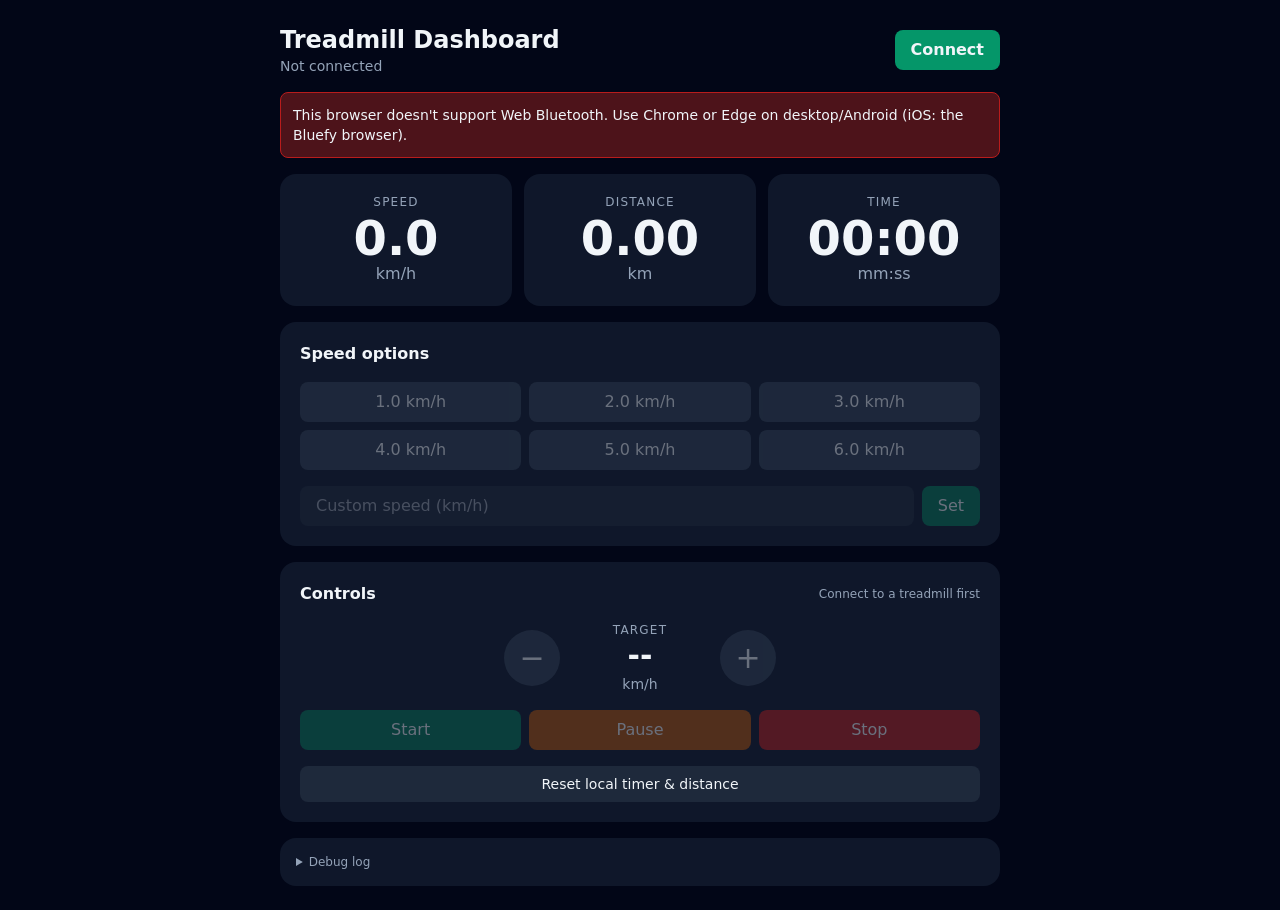
==== public/index.html @ bdf8dfa7 "Add full treadmill controller project Add project docs, Tailwind config, and component notes; move t" ====
<!DOCTYPE html>
<html lang="en">
<head>
  <meta charset="UTF-8" />
  <meta name="viewport" content="width=device-width, initial-scale=1" />
  <title>Treadmill Dashboard (FTMS)</title>
  <link rel="stylesheet" href="styles.css" />
</head>
<body class="bg-slate-950 text-slate-100 min-h-screen">
  <main class="max-w-3xl mx-auto p-4 sm:p-6 space-y-4">

    <header class="flex items-center justify-between gap-3">
      <div>
        <h1 class="text-xl sm:text-2xl font-bold">Treadmill Dashboard</h1>
        <p id="status" class="text-sm text-slate-400">Not connected</p>
      </div>
      <button id="connectBtn"
        class="px-4 py-2 rounded-lg bg-emerald-600 hover:bg-emerald-500 font-semibold transition">
        Connect
      </button>
    </header>

    <div id="error" class="hidden rounded-lg bg-red-900/60 border border-red-700 p-3 text-sm"></div>

    <section class="grid grid-cols-1 sm:grid-cols-3 gap-3">
      <div class="rounded-2xl bg-slate-900 p-5 text-center">
        <div class="text-xs uppercase tracking-widest text-slate-400">Speed</div>
        <div id="speed" class="text-5xl font-bold tabular-nums mt-1">0.0</div>
        <div class="text-slate-400">km/h</div>
      </div>
      <div class="rounded-2xl bg-slate-900 p-5 text-center">
        <div class="text-xs uppercase tracking-widest text-slate-400">Distance</div>
        <div id="distance" class="text-5xl font-bold tabular-nums mt-1">0.00</div>
        <div class="text-slate-400">km</div>
      </div>
      <div class="rounded-2xl bg-slate-900 p-5 text-center">
        <div class="text-xs uppercase tracking-widest text-slate-400">Time</div>
        <div id="time" class="text-5xl font-bold tabular-nums mt-1">00:00</div>
        <div class="text-slate-400">mm:ss</div>
      </div>
    </section>

    <section class="rounded-2xl bg-slate-900 p-5 space-y-4">
      <h2 class="font-semibold">Speed options</h2>
      <div class="grid grid-cols-3 gap-2">
        <button class="ctrl preset py-2 rounded-lg bg-slate-700 hover:bg-slate-600 disabled:opacity-40" data-speed="1" disabled>1.0 km/h</button>
        <button class="ctrl preset py-2 rounded-lg bg-slate-700 hover:bg-slate-600 disabled:opacity-40" data-speed="2" disabled>2.0 km/h</button>
        <button class="ctrl preset py-2 rounded-lg bg-slate-700 hover:bg-slate-600 disabled:opacity-40" data-speed="3" disabled>3.0 km/h</button>
        <button class="ctrl preset py-2 rounded-lg bg-slate-700 hover:bg-slate-600 disabled:opacity-40" data-speed="4" disabled>4.0 km/h</button>
        <button class="ctrl preset py-2 rounded-lg bg-slate-700 hover:bg-slate-600 disabled:opacity-40" data-speed="5" disabled>5.0 km/h</button>
        <button class="ctrl preset py-2 rounded-lg bg-slate-700 hover:bg-slate-600 disabled:opacity-40" data-speed="6" disabled>6.0 km/h</button>
      </div>
      <div class="flex gap-2">
        <input id="customSpeed" type="number" min="0" max="6" step="0.1" inputmode="decimal" placeholder="Custom speed (km/h)"
          class="ctrl w-full px-4 py-2 rounded-lg bg-slate-800 disabled:opacity-40" disabled />
        <button id="customBtn" class="ctrl px-4 py-2 rounded-lg bg-emerald-700 hover:bg-emerald-600 disabled:opacity-40" disabled>Set</button>
      </div>
    </section>

    <section class="rounded-2xl bg-slate-900 p-5 space-y-4">
      <div class="flex items-center justify-between">
        <h2 class="font-semibold">Controls</h2>
        <span id="ctrlState" class="text-xs text-slate-400">Connect to a treadmill first</span>
      </div>

      <div class="flex items-center justify-center gap-4">
        <button id="slower" class="ctrl w-14 h-14 rounded-full bg-slate-700 hover:bg-slate-600 text-3xl disabled:opacity-40" disabled>−</button>
        <div class="text-center w-32">
          <div class="text-xs uppercase tracking-widest text-slate-400">Target</div>
          <div id="target" class="text-3xl font-bold tabular-nums">--</div>
          <div class="text-slate-400 text-sm">km/h</div>
        </div>
        <button id="faster" class="ctrl w-14 h-14 rounded-full bg-slate-700 hover:bg-slate-600 text-3xl disabled:opacity-40" disabled>+</button>
      </div>

      <div class="grid grid-cols-3 gap-2">
        <button id="startBtn" class="ctrl py-2 rounded-lg bg-emerald-700 hover:bg-emerald-600 disabled:opacity-40" disabled>Start</button>
        <button id="pauseBtn" class="ctrl py-2 rounded-lg bg-amber-700 hover:bg-amber-600 disabled:opacity-40" disabled>Pause</button>
        <button id="stopBtn" class="ctrl py-2 rounded-lg bg-red-700 hover:bg-red-600 disabled:opacity-40" disabled>Stop</button>
      </div>
      <button id="resetBtn" class="w-full py-2 rounded-lg bg-slate-800 hover:bg-slate-700 text-sm">Reset local timer &amp; distance</button>
    </section>

    <details class="rounded-2xl bg-slate-900 p-4 text-xs">
      <summary class="cursor-pointer text-slate-400">Debug log</summary>
      <pre id="log" class="mt-2 max-h-48 overflow-auto whitespace-pre-wrap text-slate-300"></pre>
    </details>
  </main>

<script>
"use strict";

const UUID = {
  FTMS_SERVICE:      0x1826,
  FTMS_FEATURE:      0x2acc,
  TREADMILL_DATA:    0x2acd,
  SPEED_RANGE:       0x2ad4,
  CONTROL_POINT:     0x2ad9,
};

// FTMS Control Point opcodes
const OP = { REQUEST_CONTROL: 0x00, RESET: 0x01, SET_SPEED: 0x02, START: 0x07, STOP_PAUSE: 0x08, RESPONSE: 0x80 };
const RESULT = { 1: "Success", 2: "Op code not supported", 3: "Invalid parameter", 4: "Operation failed", 5: "Control not permitted" };

/* FTMS Treadmill Data (0x2ACD) parser. Little-endian. 16-bit Flags, then fields in fixed order,
   each present only if its flag bit is set (bit 0 is INVERTED: 0 => speed present). */
function parseTreadmillData(dv) {
  let o = 0;
  const u8  = () => { const v = dv.getUint8(o);          o += 1; return v; };
  const u16 = () => { const v = dv.getUint16(o, true);   o += 2; return v; };
  const s16 = () => { const v = dv.getInt16(o, true);    o += 2; return v; };
  const u24 = () => { const v = dv.getUint16(o, true) | (dv.getUint8(o + 2) << 16); o += 3; return v; };

  const flags = u16();
  const has = (bit) => (flags & (1 << bit)) !== 0;
  const r = {};

  if (!has(0)) r.speedKmh = u16() * 0.01;
  if (has(1))  r.avgSpeedKmh = u16() * 0.01;
  if (has(2))  r.distanceM = u24();
  if (has(3)) {
    r.inclinePct = s16() * 0.1;
    r.rampAngleDeg = s16() * 0.1;
  }
  if (has(4)) {
    r.elevGainPosM = u16() * 0.1;
    r.elevGainNegM = u16() * 0.1;
  }
  if (has(5))  r.paceMinPerKm = u8() * 0.1;
  if (has(6))  r.avgPaceMinPerKm = u8() * 0.1;
  if (has(7)) {
    const total = u16(), perHour = u16(), perMin = u8();
    if (total !== 0xffff)   r.energyKcal = total;
    if (perHour !== 0xffff) r.energyPerHour = perHour;
    if (perMin !== 0xff)    r.energyPerMin = perMin;
  }
  if (has(8))  r.heartRate = u8();
  if (has(9))  r.metabolicEq = u8() * 0.1;
  if (has(10)) r.elapsedS = u16();
  if (has(11)) r.remainingS = u16();
  if (has(12)) { r.forceOnBeltN = s16(); r.powerW = s16(); }
  return r;
}

const state = {
  device: null,
  userDisconnected: false,
  reconnecting: false,
  controlPoint: null,
  hasControl: false,
  pending: null,
  queue: Promise.resolve(),
  speedMin: 0, speedMax: 6.0, speedStep: 0.1,
  targetKmh: null,
  speed: 0,
  deviceDistanceM: null, deviceElapsedS: null,
  localDistanceKm: 0, localSeconds: 0,
  lastTick: performance.now(),
};

const $ = (id) => document.getElementById(id);
const el = {
  status: $("status"), error: $("error"), connect: $("connectBtn"), log: $("log"),
  speed: $("speed"), distance: $("distance"), time: $("time"),
  custom: $("customSpeed"),
  target: $("target"), ctrlState: $("ctrlState"),
  slower: $("slower"), faster: $("faster"), start: $("startBtn"), pause: $("pauseBtn"), stop: $("stopBtn"),
};

function log(msg) {
  el.log.textContent += `[${new Date().toLocaleTimeString()}] ${msg}\n`;
  el.log.scrollTop = el.log.scrollHeight;
  console.log(msg);
}
function setStatus(msg) { el.status.textContent = msg; }
function showError(msg) { el.error.textContent = msg; el.error.classList.remove("hidden"); log("ERROR: " + msg); }
function clearError() { el.error.classList.add("hidden"); }
function setControlsEnabled(on) {
  document.querySelectorAll(".ctrl").forEach((b) => (b.disabled = !on));
  el.ctrlState.textContent = on ? "Control granted" : "Controls unavailable";
}

/* Translate Web Bluetooth errors into something a human can act on */
function explainError(e) {
  switch (e && e.name) {
    case "NotFoundError":
      return /cancel/i.test(e.message) ? "Device selection was cancelled."
        : "No matching device found. Make sure the treadmill is on, awake, and not connected to another app/phone.";
    case "SecurityError":
      return "Bluetooth blocked: the page must be on HTTPS or localhost, and Bluetooth permission must be allowed.";
    case "NotAllowedError":
      return "Bluetooth permission denied. Allow it in the browser/site settings and make sure Bluetooth is on.";
    case "NetworkError":
      return "Connection to the treadmill failed or dropped. Move closer and try again.";
    case "NotSupportedError":
      return "The treadmill doesn't support this operation.";
    case "InvalidStateError":
      return "Bluetooth is busy or the device is in an invalid state. Try reconnecting.";
    default:
      return (e && e.message) || String(e);
  }
}

const fmtTime = (s) => {
  s = Math.floor(s);
  const h = Math.floor(s / 3600), m = Math.floor((s % 3600) / 60), sec = s % 60;
  const mm = String(m).padStart(2, "0"), ss = String(sec).padStart(2, "0");
  return h ? `${h}:${mm}:${ss}` : `${mm}:${ss}`;
};

function render() {
  el.speed.textContent = state.speed.toFixed(1);
  const km = state.deviceDistanceM != null ? state.deviceDistanceM / 1000 : state.localDistanceKm;
  el.distance.textContent = km.toFixed(2);
  el.time.textContent = fmtTime(state.deviceElapsedS != null ? state.deviceElapsedS : state.localSeconds);
  el.target.textContent = state.targetKmh != null ? state.targetKmh.toFixed(1) : "--";
}

/* Local fallback integration (used if the treadmill omits distance / elapsed time) */
setInterval(() => {
  const now = performance.now();
  const dt = (now - state.lastTick) / 1000;
  state.lastTick = now;
  if (state.device && state.device.gatt.connected && state.speed > 0) {
    state.localSeconds += dt;
    state.localDistanceKm += (state.speed * dt) / 3600;
  }
  render();
}, 250);

function onTreadmillData(ev) {
  let d;
  try { d = parseTreadmillData(ev.target.value); }
  catch (e) { log("Bad treadmill packet: " + e.message); return; }

  if (d.speedKmh != null) {
    state.speed = d.speedKmh;
    if (state.targetKmh == null) state.targetKmh = Math.max(state.speedMin, Math.round(d.speedKmh * 10) / 10);
  }
  if (d.distanceM != null) state.deviceDistanceM = d.distanceM;
  if (d.elapsedS != null)  state.deviceElapsedS = d.elapsedS;
  render();
}

/* Control-point indications: [0x80, requestOpcode, resultCode, ...] */
function onControlResponse(ev) {
  const v = ev.target.value;
  if (v.getUint8(0) !== OP.RESPONSE) return;
  const opcode = v.getUint8(1), result = v.getUint8(2);
  log(`CP response: op 0x${opcode.toString(16)} -> ${RESULT[result] || result}`);
  const p = state.pending;
  if (p && p.opcode === opcode) {
    clearTimeout(p.timer);
    state.pending = null;
    result === 1 ? p.resolve() : p.reject(new Error(RESULT[result] || `Result ${result}`));
  }
}

function sendControl(bytes) {
  const run = () => new Promise((resolve, reject) => {
    if (!state.controlPoint) return reject(new Error("Control point not available"));
    const timer = setTimeout(() => { state.pending = null; reject(new Error("Treadmill did not respond")); }, 5000);
    state.pending = { opcode: bytes[0], resolve, reject, timer };
    state.controlPoint.writeValueWithResponse(new Uint8Array(bytes)).catch((e) => {
      clearTimeout(timer); state.pending = null; reject(e);
    });
  });
  state.queue = state.queue.then(run, run);
  return state.queue;
}

async function safeControl(label, bytes) {
  try { clearError(); await sendControl(bytes); }
  catch (e) { showError(`${label} failed: ${explainError(e)}`); }
}

const setSpeedBytes = (kmh) => {
  const raw = Math.round(kmh * 100);
  return [OP.SET_SPEED, raw & 0xff, (raw >> 8) & 0xff];
};

async function setSpeed(kmh) {
  if (!Number.isFinite(kmh)) return;
  const next = Math.min(state.speedMax, Math.max(state.speedMin, Math.round(kmh * 10) / 10));
  state.targetKmh = next;
  render();
  await safeControl("Set speed", setSpeedBytes(next));
}

const changeSpeed = (delta) => setSpeed((state.targetKmh != null ? state.targetKmh : state.speed) + delta);

// Preset buttons and custom speed input
document.querySelectorAll(".preset").forEach((b) => (b.onclick = () => setSpeed(parseFloat(b.dataset.speed))));
$("customBtn").onclick = () => {
  const v = parseFloat(el.custom.value);
  if (!Number.isFinite(v) || v < state.speedMin || v > state.speedMax) {
    showError(`Enter a speed between ${state.speedMin.toFixed(1)} and ${state.speedMax.toFixed(1)} km/h.`);
    return;
  }
  setSpeed(v);
};
el.custom.onkeydown = (e) => { if (e.key === "Enter") $("customBtn").click(); };

el.faster.onclick = () => changeSpeed(+state.speedStep);
el.slower.onclick = () => changeSpeed(-state.speedStep);
el.start.onclick  = async () => {
  await safeControl("Start", [OP.START]);
  if (state.targetKmh != null) await safeControl("Set speed", setSpeedBytes(state.targetKmh));
};
el.pause.onclick  = async () => {
  try {
    clearError();
    await sendControl([OP.STOP_PAUSE, 0x02]);
    // Some treadmills ack pause with Success but keep running; verify the belt actually slowed
    await new Promise((r) => setTimeout(r, 3000));
    if (state.speed > 0.1) {
      log("Pause acknowledged but belt still at " + state.speed.toFixed(1) + " km/h; setting speed to 0 instead");
      await safeControl("Pause", setSpeedBytes(0));
    }
  } catch (e) {
    // Many treadmills ignore or reject FTMS pause; drop the belt to 0 instead (target is kept so Start resumes)
    log("Pause not accepted (" + explainError(e) + "); setting speed to 0 instead");
    await safeControl("Pause", setSpeedBytes(0));
  }
};
el.stop.onclick   = () => safeControl("Stop",  [OP.STOP_PAUSE, 0x01]);
$("resetBtn").onclick = () => {
  state.localSeconds = 0; state.localDistanceKm = 0;
  state.deviceDistanceM = null; state.deviceElapsedS = null;
  render();
};

async function setupGatt(server) {
  let ftms = null;
  try { ftms = await server.getPrimaryService(UUID.FTMS_SERVICE); } catch (_) { }

  if (ftms) {
    const data = await ftms.getCharacteristic(UUID.TREADMILL_DATA);
    data.addEventListener("characteristicvaluechanged", onTreadmillData);
    await data.startNotifications();
    log("Subscribed to Treadmill Data");

    try {
      const rng = await (await ftms.getCharacteristic(UUID.SPEED_RANGE)).readValue();
      state.speedMin  = rng.getUint16(0, true) * 0.01;
      state.speedMax  = rng.getUint16(2, true) * 0.01;
      state.speedStep = Math.max(0.1, rng.getUint16(4, true) * 0.01);
      log(`Speed range ${state.speedMin}-${state.speedMax} km/h`);
    } catch (_) { log("Speed range not readable; using defaults"); }

    try {
      const cp = await ftms.getCharacteristic(UUID.CONTROL_POINT);
      cp.addEventListener("characteristicvaluechanged", onControlResponse);
      await cp.startNotifications();
      state.controlPoint = cp;
      await sendControl([OP.REQUEST_CONTROL]);
      state.hasControl = true;
      setControlsEnabled(true);
      log("Control granted");
    } catch (e) {
      state.hasControl = false;
      setControlsEnabled(false);
      el.ctrlState.textContent = "Read-only (control not supported/permitted)";
      log("Control unavailable: " + explainError(e));
    }
  }

  if (!ftms) log("No FTMS service on this device (unsupported treadmill).");
}

async function connectToDevice(device) {
  setStatus(`Connecting to ${device.name || "device"}…`);
  const server = await device.gatt.connect();
  await setupGatt(server);
  setStatus(`Connected: ${device.name || "device"}`);
  el.connect.textContent = "Disconnect";
  el.connect.classList.replace("bg-emerald-600", "bg-red-600");
  el.connect.classList.replace("hover:bg-emerald-500", "hover:bg-red-500");
}

function resetUiDisconnected(msg) {
  setStatus(msg);
  setControlsEnabled(false);
  el.ctrlState.textContent = "Connect to a treadmill first";
  el.connect.textContent = "Connect";
  el.connect.classList.replace("bg-red-600", "bg-emerald-600");
  el.connect.classList.replace("hover:bg-red-500", "hover:bg-emerald-500");
  state.speed = 0; state.hasControl = false; state.controlPoint = null;
  render();
}

/* Auto-reconnect with exponential backoff (1,2,4,8,16 s) */
async function reconnect() {
  if (state.reconnecting) return;
  state.reconnecting = true;
  for (let attempt = 1; attempt <= 5 && !state.userDisconnected; attempt++) {
    const wait = 1000 * 2 ** (attempt - 1);
    setStatus(`Connection lost. Reconnecting (${attempt}/5) in ${wait / 1000}s…`);
    await new Promise((r) => setTimeout(r, wait));
    if (state.userDisconnected) break;
    try {
      await connectToDevice(state.device);
      clearError();
      state.reconnecting = false;
      log("Reconnected");
      return;
    } catch (e) { log(`Reconnect ${attempt} failed: ${explainError(e)}`); }
  }
  state.reconnecting = false;
  if (!state.userDisconnected) {
    resetUiDisconnected("Disconnected");
    showError("Could not reconnect automatically. Press Connect to try again.");
  }
}

function onGattDisconnected() {
  log("GATT disconnected");
  if (state.pending) { clearTimeout(state.pending.timer); state.pending = null; }
  setControlsEnabled(false);
  state.speed = 0; render();
  if (!state.userDisconnected) reconnect();
  else resetUiDisconnected("Disconnected");
}

async function connect() {
  clearError();
  state.userDisconnected = false;
  try {
    // Show only devices advertising FTMS
    const device = await navigator.bluetooth.requestDevice({
      filters: [{ services: [UUID.FTMS_SERVICE] }],
    });
    if (state.device) state.device.removeEventListener("gattserverdisconnected", onGattDisconnected);
    state.device = device;
    device.addEventListener("gattserverdisconnected", onGattDisconnected);
    state.lastTick = performance.now();
    await connectToDevice(device);
  } catch (e) {
    const msg = explainError(e);
    if (e.name === "NotFoundError" && /cancel/i.test(e.message)) { log(msg); setStatus("Not connected"); }
    else { showError(msg); resetUiDisconnected("Not connected"); }
  }
}

function disconnect() {
  state.userDisconnected = true;
  if (state.device && state.device.gatt.connected) state.device.gatt.disconnect();
  else resetUiDisconnected("Disconnected");
}

el.connect.onclick = () => {
  if (state.device && state.device.gatt.connected) disconnect(); else connect();
};

(function init() {
  setControlsEnabled(false);
  el.ctrlState.textContent = "Connect to a treadmill first";
  if (!window.isSecureContext) {
    showError("Web Bluetooth needs a secure context. Open this page via https:// or http://localhost.");
    el.connect.disabled = true;
  } else if (!("bluetooth" in navigator)) {
    showError("This browser doesn't support Web Bluetooth. Use Chrome or Edge on desktop/Android (iOS: the Bluefy browser).");
    el.connect.disabled = true;
  } else {
    navigator.bluetooth.getAvailability?.().then((ok) => {
      if (!ok) showError("No Bluetooth adapter available, or Bluetooth is turned off.");
    }).catch(() => {});
  }
  render();
})();
</script>
</body>
</html>
---- public/styles.css ----
*,:after,:before{--tw-border-spacing-x:0;--tw-border-spacing-y:0;--tw-translate-x:0;--tw-translate-y:0;--tw-rotate:0;--tw-skew-x:0;--tw-skew-y:0;--tw-scale-x:1;--tw-scale-y:1;--tw-pan-x: ;--tw-pan-y: ;--tw-pinch-zoom: ;--tw-scroll-snap-strictness:proximity;--tw-gradient-from-position: ;--tw-gradient-via-position: ;--tw-gradient-to-position: ;--tw-ordinal: ;--tw-slashed-zero: ;--tw-numeric-figure: ;--tw-numeric-spacing: ;--tw-numeric-fraction: ;--tw-ring-inset: ;--tw-ring-offset-width:0px;--tw-ring-offset-color:#fff;--tw-ring-color:rgba(59,130,246,.5);--tw-ring-offset-shadow:0 0 #0000;--tw-ring-shadow:0 0 #0000;--tw-shadow:0 0 #0000;--tw-shadow-colored:0 0 #0000;--tw-blur: ;--tw-brightness: ;--tw-contrast: ;--tw-grayscale: ;--tw-hue-rotate: ;--tw-invert: ;--tw-saturate: ;--tw-sepia: ;--tw-drop-shadow: ;--tw-backdrop-blur: ;--tw-backdrop-brightness: ;--tw-backdrop-contrast: ;--tw-backdrop-grayscale: ;--tw-backdrop-hue-rotate: ;--tw-backdrop-invert: ;--tw-backdrop-opacity: ;--tw-backdrop-saturate: ;--tw-backdrop-sepia: ;--tw-contain-size: ;--tw-contain-layout: ;--tw-contain-paint: ;--tw-contain-style: }::backdrop{--tw-border-spacing-x:0;--tw-border-spacing-y:0;--tw-translate-x:0;--tw-translate-y:0;--tw-rotate:0;--tw-skew-x:0;--tw-skew-y:0;--tw-scale-x:1;--tw-scale-y:1;--tw-pan-x: ;--tw-pan-y: ;--tw-pinch-zoom: ;--tw-scroll-snap-strictness:proximity;--tw-gradient-from-position: ;--tw-gradient-via-position: ;--tw-gradient-to-position: ;--tw-ordinal: ;--tw-slashed-zero: ;--tw-numeric-figure: ;--tw-numeric-spacing: ;--tw-numeric-fraction: ;--tw-ring-inset: ;--tw-ring-offset-width:0px;--tw-ring-offset-color:#fff;--tw-ring-color:rgba(59,130,246,.5);--tw-ring-offset-shadow:0 0 #0000;--tw-ring-shadow:0 0 #0000;--tw-shadow:0 0 #0000;--tw-shadow-colored:0 0 #0000;--tw-blur: ;--tw-brightness: ;--tw-contrast: ;--tw-grayscale: ;--tw-hue-rotate: ;--tw-invert: ;--tw-saturate: ;--tw-sepia: ;--tw-drop-shadow: ;--tw-backdrop-blur: ;--tw-backdrop-brightness: ;--tw-backdrop-contrast: ;--tw-backdrop-grayscale: ;--tw-backdrop-hue-rotate: ;--tw-backdrop-invert: ;--tw-backdrop-opacity: ;--tw-backdrop-saturate: ;--tw-backdrop-sepia: ;--tw-contain-size: ;--tw-contain-layout: ;--tw-contain-paint: ;--tw-contain-style: }/*! tailwindcss v3.4.17 | MIT License | https://tailwindcss.com*/*,:after,:before{box-sizing:border-box;border:0 solid #e5e7eb}:after,:before{--tw-content:""}:host,html{line-height:1.5;-webkit-text-size-adjust:100%;-moz-tab-size:4;-o-tab-size:4;tab-size:4;font-family:ui-sans-serif,system-ui,sans-serif,Apple Color Emoji,Segoe UI Emoji,Segoe UI Symbol,Noto Color Emoji;font-feature-settings:normal;font-variation-settings:normal;-webkit-tap-highlight-color:transparent}body{margin:0;line-height:inherit}hr{height:0;color:inherit;border-top-width:1px}abbr:where([title]){-webkit-text-decoration:underline dotted;text-decoration:underline dotted}h1,h2,h3,h4,h5,h6{font-size:inherit;font-weight:inherit}a{color:inherit;text-decoration:inherit}b,strong{font-weight:bolder}code,kbd,pre,samp{font-family:ui-monospace,SFMono-Regular,Menlo,Monaco,Consolas,Liberation Mono,Courier New,monospace;font-feature-settings:normal;font-variation-settings:normal;font-size:1em}small{font-size:80%}sub,sup{font-size:75%;line-height:0;position:relative;vertical-align:baseline}sub{bottom:-.25em}sup{top:-.5em}table{text-indent:0;border-color:inherit;border-collapse:collapse}button,input,optgroup,select,textarea{font-family:inherit;font-feature-settings:inherit;font-variation-settings:inherit;font-size:100%;font-weight:inherit;line-height:inherit;letter-spacing:inherit;color:inherit;margin:0;padding:0}button,select{text-transform:none}button,input:where([type=button]),input:where([type=reset]),input:where([type=submit]){-webkit-appearance:button;background-color:transparent;background-image:none}:-moz-focusring{outline:auto}:-moz-ui-invalid{box-shadow:none}progress{vertical-align:baseline}::-webkit-inner-spin-button,::-webkit-outer-spin-button{height:auto}[type=search]{-webkit-appearance:textfield;outline-offset:-2px}::-webkit-search-decoration{-webkit-appearance:none}::-webkit-file-upload-button{-webkit-appearance:button;font:inherit}summary{display:list-item}blockquote,dd,dl,figure,h1,h2,h3,h4,h5,h6,hr,p,pre{margin:0}fieldset{margin:0}fieldset,legend{padding:0}menu,ol,ul{list-style:none;margin:0;padding:0}dialog{padding:0}textarea{resize:vertical}input::-moz-placeholder,textarea::-moz-placeholder{opacity:1;color:#9ca3af}input::placeholder,textarea::placeholder{opacity:1;color:#9ca3af}[role=button],button{cursor:pointer}:disabled{cursor:default}audio,canvas,embed,iframe,img,object,svg,video{display:block;vertical-align:middle}img,video{max-width:100%;height:auto}[hidden]:where(:not([hidden=until-found])){display:none}.fixed{position:fixed}.mx-auto{margin-left:auto;margin-right:auto}.mt-1{margin-top:.25rem}.mt-2{margin-top:.5rem}.flex{display:flex}.grid{display:grid}.hidden{display:none}.h-14{height:3.5rem}.max-h-48{max-height:12rem}.min-h-screen{min-height:100vh}.w-14{width:3.5rem}.w-32{width:8rem}.w-full{width:100%}.max-w-3xl{max-width:48rem}.cursor-pointer{cursor:pointer}.grid-cols-1{grid-template-columns:repeat(1,minmax(0,1fr))}.grid-cols-3{grid-template-columns:repeat(3,minmax(0,1fr))}.items-center{align-items:center}.justify-center{justify-content:center}.justify-between{justify-content:space-between}.gap-2{gap:.5rem}.gap-3{gap:.75rem}.gap-4{gap:1rem}.space-y-4>:not([hidden])~:not([hidden]){--tw-space-y-reverse:0;margin-top:calc(1rem*(1 - var(--tw-space-y-reverse)));margin-bottom:calc(1rem*var(--tw-space-y-reverse))}.overflow-auto{overflow:auto}.whitespace-pre-wrap{white-space:pre-wrap}.rounded-2xl{border-radius:1rem}.rounded-full{border-radius:9999px}.rounded-lg{border-radius:.5rem}.border{border-width:1px}.border-red-700{--tw-border-opacity:1;border-color:rgb(185 28 28/var(--tw-border-opacity,1))}.bg-amber-700{--tw-bg-opacity:1;background-color:rgb(180 83 9/var(--tw-bg-opacity,1))}.bg-emerald-600{--tw-bg-opacity:1;background-color:rgb(5 150 105/var(--tw-bg-opacity,1))}.bg-emerald-700{--tw-bg-opacity:1;background-color:rgb(4 120 87/var(--tw-bg-opacity,1))}.bg-red-600{--tw-bg-opacity:1;background-color:rgb(220 38 38/var(--tw-bg-opacity,1))}.bg-red-700{--tw-bg-opacity:1;background-color:rgb(185 28 28/var(--tw-bg-opacity,1))}.bg-red-900\/60{background-color:rgba(127,29,29,.6)}.bg-slate-700{--tw-bg-opacity:1;background-color:rgb(51 65 85/var(--tw-bg-opacity,1))}.bg-slate-800{--tw-bg-opacity:1;background-color:rgb(30 41 59/var(--tw-bg-opacity,1))}.bg-slate-900{--tw-bg-opacity:1;background-color:rgb(15 23 42/var(--tw-bg-opacity,1))}.bg-slate-950{--tw-bg-opacity:1;background-color:rgb(2 6 23/var(--tw-bg-opacity,1))}.p-3{padding:.75rem}.p-4{padding:1rem}.p-5{padding:1.25rem}.px-4{padding-left:1rem;padding-right:1rem}.py-2{padding-top:.5rem;padding-bottom:.5rem}.text-center{text-align:center}.text-3xl{font-size:1.875rem;line-height:2.25rem}.text-5xl{font-size:3rem;line-height:1}.text-sm{font-size:.875rem;line-height:1.25rem}.text-xl{font-size:1.25rem;line-height:1.75rem}.text-xs{font-size:.75rem;line-height:1rem}.font-bold{font-weight:700}.font-semibold{font-weight:600}.uppercase{text-transform:uppercase}.tabular-nums{--tw-numeric-spacing:tabular-nums;font-variant-numeric:var(--tw-ordinal) var(--tw-slashed-zero) var(--tw-numeric-figure) var(--tw-numeric-spacing) var(--tw-numeric-fraction)}.tracking-widest{letter-spacing:.1em}.text-slate-100{--tw-text-opacity:1;color:rgb(241 245 249/var(--tw-text-opacity,1))}.text-slate-300{--tw-text-opacity:1;color:rgb(203 213 225/var(--tw-text-opacity,1))}.text-slate-400{--tw-text-opacity:1;color:rgb(148 163 184/var(--tw-text-opacity,1))}.transition{transition-property:color,background-color,border-color,text-decoration-color,fill,stroke,opacity,box-shadow,transform,filter,-webkit-backdrop-filter;transition-property:color,background-color,border-color,text-decoration-color,fill,stroke,opacity,box-shadow,transform,filter,backdrop-filter;transition-property:color,background-color,border-color,text-decoration-color,fill,stroke,opacity,box-shadow,transform,filter,backdrop-filter,-webkit-backdrop-filter;transition-timing-function:cubic-bezier(.4,0,.2,1);transition-duration:.15s}.hover\:bg-amber-600:hover{--tw-bg-opacity:1;background-color:rgb(217 119 6/var(--tw-bg-opacity,1))}.hover\:bg-emerald-500:hover{--tw-bg-opacity:1;background-color:rgb(16 185 129/var(--tw-bg-opacity,1))}.hover\:bg-emerald-600:hover{--tw-bg-opacity:1;background-color:rgb(5 150 105/var(--tw-bg-opacity,1))}.hover\:bg-red-500:hover{--tw-bg-opacity:1;background-color:rgb(239 68 68/var(--tw-bg-opacity,1))}.hover\:bg-red-600:hover{--tw-bg-opacity:1;background-color:rgb(220 38 38/var(--tw-bg-opacity,1))}.hover\:bg-slate-600:hover{--tw-bg-opacity:1;background-color:rgb(71 85 105/var(--tw-bg-opacity,1))}.hover\:bg-slate-700:hover{--tw-bg-opacity:1;background-color:rgb(51 65 85/var(--tw-bg-opacity,1))}.disabled\:opacity-40:disabled{opacity:.4}@media (min-width:640px){.sm\:grid-cols-3{grid-template-columns:repeat(3,minmax(0,1fr))}.sm\:p-6{padding:1.5rem}.sm\:text-2xl{font-size:1.5rem;line-height:2rem}}
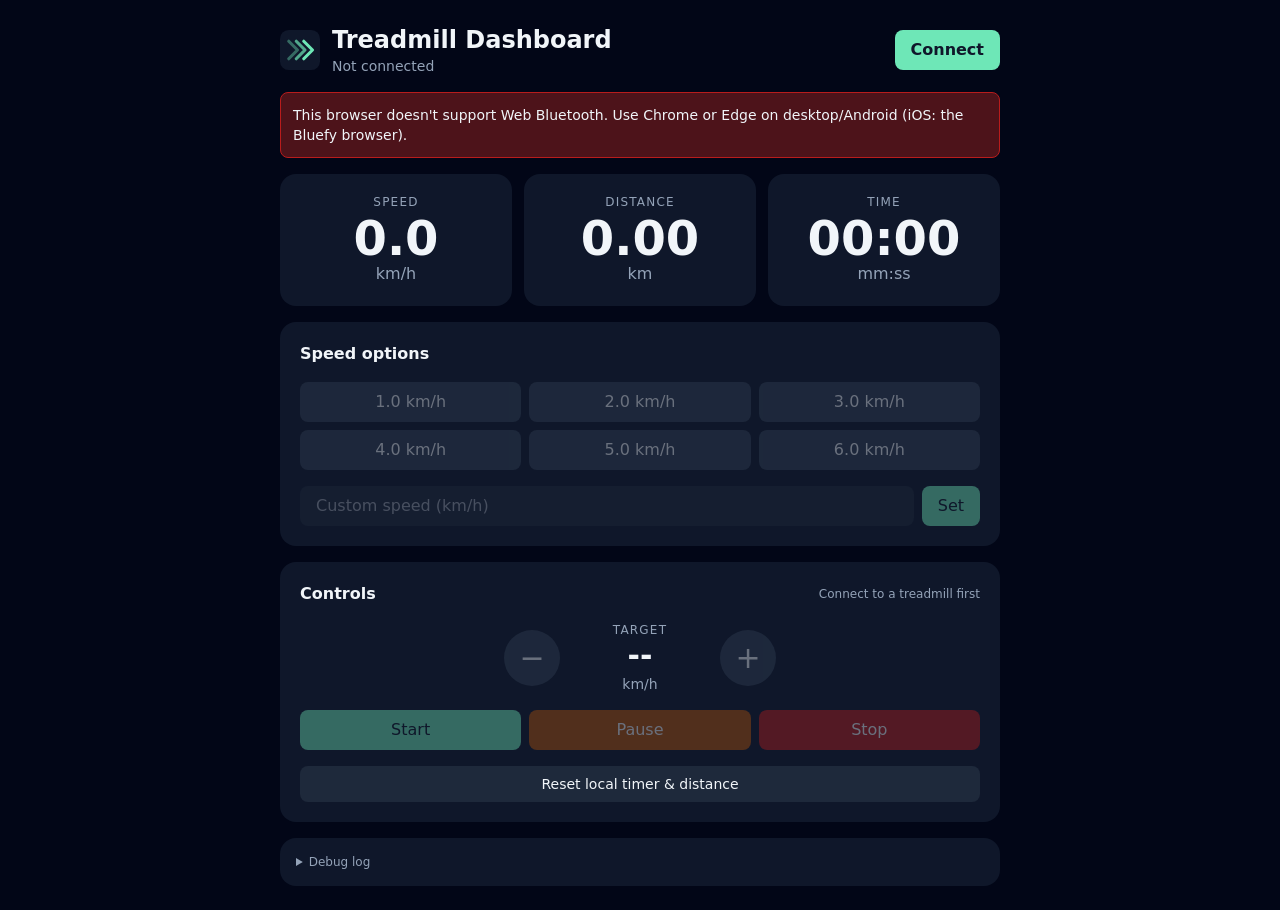
==== commit 2d6e7864: "Add mint chevrons logo and switch dashboard accent to mint Co-Authored-By: Claude Sonnet 5.5 <norepl" ====
--- a/public/index.html
+++ b/public/index.html
@@ -4,18 +4,22 @@
   <meta charset="UTF-8" />
   <meta name="viewport" content="width=device-width, initial-scale=1" />
   <title>Treadmill Dashboard (FTMS)</title>
+  <link rel="icon" type="image/svg+xml" href="favicon.svg" />
   <link rel="stylesheet" href="styles.css" />
 </head>
 <body class="bg-slate-950 text-slate-100 min-h-screen">
   <main class="max-w-3xl mx-auto p-4 sm:p-6 space-y-4">
 
     <header class="flex items-center justify-between gap-3">
-      <div>
-        <h1 class="text-xl sm:text-2xl font-bold">Treadmill Dashboard</h1>
-        <p id="status" class="text-sm text-slate-400">Not connected</p>
+      <div class="flex items-center gap-3">
+        <img src="favicon.svg" alt="" class="w-10 h-10" />
+        <div>
+          <h1 class="text-xl sm:text-2xl font-bold">Treadmill Dashboard</h1>
+          <p id="status" class="text-sm text-slate-400">Not connected</p>
+        </div>
       </div>
       <button id="connectBtn"
-        class="px-4 py-2 rounded-lg bg-emerald-600 hover:bg-emerald-500 font-semibold transition">
+        class="px-4 py-2 rounded-lg bg-emerald-300 hover:bg-emerald-200 text-slate-900 font-semibold transition">
         Connect
       </button>
     </header>
@@ -53,7 +57,7 @@
       <div class="flex gap-2">
         <input id="customSpeed" type="number" min="0" max="6" step="0.1" inputmode="decimal" placeholder="Custom speed (km/h)"
           class="ctrl w-full px-4 py-2 rounded-lg bg-slate-800 disabled:opacity-40" disabled />
-        <button id="customBtn" class="ctrl px-4 py-2 rounded-lg bg-emerald-700 hover:bg-emerald-600 disabled:opacity-40" disabled>Set</button>
+        <button id="customBtn" class="ctrl px-4 py-2 rounded-lg bg-emerald-300 hover:bg-emerald-200 text-slate-900 disabled:opacity-40" disabled>Set</button>
       </div>
     </section>
 
@@ -74,7 +78,7 @@
       </div>
 
       <div class="grid grid-cols-3 gap-2">
-        <button id="startBtn" class="ctrl py-2 rounded-lg bg-emerald-700 hover:bg-emerald-600 disabled:opacity-40" disabled>Start</button>
+        <button id="startBtn" class="ctrl py-2 rounded-lg bg-emerald-300 hover:bg-emerald-200 text-slate-900 disabled:opacity-40" disabled>Start</button>
         <button id="pauseBtn" class="ctrl py-2 rounded-lg bg-amber-700 hover:bg-amber-600 disabled:opacity-40" disabled>Pause</button>
         <button id="stopBtn" class="ctrl py-2 rounded-lg bg-red-700 hover:bg-red-600 disabled:opacity-40" disabled>Stop</button>
       </div>
@@ -374,8 +378,9 @@
   await setupGatt(server);
   setStatus(`Connected: ${device.name || "device"}`);
   el.connect.textContent = "Disconnect";
-  el.connect.classList.replace("bg-emerald-600", "bg-red-600");
-  el.connect.classList.replace("hover:bg-emerald-500", "hover:bg-red-500");
+  el.connect.classList.replace("bg-emerald-300", "bg-red-600");
+  el.connect.classList.replace("hover:bg-emerald-200", "hover:bg-red-500");
+  el.connect.classList.replace("text-slate-900", "text-white");
 }
 
 function resetUiDisconnected(msg) {
@@ -383,8 +388,9 @@
   setControlsEnabled(false);
   el.ctrlState.textContent = "Connect to a treadmill first";
   el.connect.textContent = "Connect";
-  el.connect.classList.replace("bg-red-600", "bg-emerald-600");
-  el.connect.classList.replace("hover:bg-red-500", "hover:bg-emerald-500");
+  el.connect.classList.replace("bg-red-600", "bg-emerald-300");
+  el.connect.classList.replace("hover:bg-red-500", "hover:bg-emerald-200");
+  el.connect.classList.replace("text-white", "text-slate-900");
   state.speed = 0; state.hasControl = false; state.controlPoint = null;
   render();
 }
--- a/public/styles.css
+++ b/public/styles.css
@@ -1 +1 @@
-*,:after,:before{--tw-border-spacing-x:0;--tw-border-spacing-y:0;--tw-translate-x:0;--tw-translate-y:0;--tw-rotate:0;--tw-skew-x:0;--tw-skew-y:0;--tw-scale-x:1;--tw-scale-y:1;--tw-pan-x: ;--tw-pan-y: ;--tw-pinch-zoom: ;--tw-scroll-snap-strictness:proximity;--tw-gradient-from-position: ;--tw-gradient-via-position: ;--tw-gradient-to-position: ;--tw-ordinal: ;--tw-slashed-zero: ;--tw-numeric-figure: ;--tw-numeric-spacing: ;--tw-numeric-fraction: ;--tw-ring-inset: ;--tw-ring-offset-width:0px;--tw-ring-offset-color:#fff;--tw-ring-color:rgba(59,130,246,.5);--tw-ring-offset-shadow:0 0 #0000;--tw-ring-shadow:0 0 #0000;--tw-shadow:0 0 #0000;--tw-shadow-colored:0 0 #0000;--tw-blur: ;--tw-brightness: ;--tw-contrast: ;--tw-grayscale: ;--tw-hue-rotate: ;--tw-invert: ;--tw-saturate: ;--tw-sepia: ;--tw-drop-shadow: ;--tw-backdrop-blur: ;--tw-backdrop-brightness: ;--tw-backdrop-contrast: ;--tw-backdrop-grayscale: ;--tw-backdrop-hue-rotate: ;--tw-backdrop-invert: ;--tw-backdrop-opacity: ;--tw-backdrop-saturate: ;--tw-backdrop-sepia: ;--tw-contain-size: ;--tw-contain-layout: ;--tw-contain-paint: ;--tw-contain-style: }::backdrop{--tw-border-spacing-x:0;--tw-border-spacing-y:0;--tw-translate-x:0;--tw-translate-y:0;--tw-rotate:0;--tw-skew-x:0;--tw-skew-y:0;--tw-scale-x:1;--tw-scale-y:1;--tw-pan-x: ;--tw-pan-y: ;--tw-pinch-zoom: ;--tw-scroll-snap-strictness:proximity;--tw-gradient-from-position: ;--tw-gradient-via-position: ;--tw-gradient-to-position: ;--tw-ordinal: ;--tw-slashed-zero: ;--tw-numeric-figure: ;--tw-numeric-spacing: ;--tw-numeric-fraction: ;--tw-ring-inset: ;--tw-ring-offset-width:0px;--tw-ring-offset-color:#fff;--tw-ring-color:rgba(59,130,246,.5);--tw-ring-offset-shadow:0 0 #0000;--tw-ring-shadow:0 0 #0000;--tw-shadow:0 0 #0000;--tw-shadow-colored:0 0 #0000;--tw-blur: ;--tw-brightness: ;--tw-contrast: ;--tw-grayscale: ;--tw-hue-rotate: ;--tw-invert: ;--tw-saturate: ;--tw-sepia: ;--tw-drop-shadow: ;--tw-backdrop-blur: ;--tw-backdrop-brightness: ;--tw-backdrop-contrast: ;--tw-backdrop-grayscale: ;--tw-backdrop-hue-rotate: ;--tw-backdrop-invert: ;--tw-backdrop-opacity: ;--tw-backdrop-saturate: ;--tw-backdrop-sepia: ;--tw-contain-size: ;--tw-contain-layout: ;--tw-contain-paint: ;--tw-contain-style: }/*! tailwindcss v3.4.17 | MIT License | https://tailwindcss.com*/*,:after,:before{box-sizing:border-box;border:0 solid #e5e7eb}:after,:before{--tw-content:""}:host,html{line-height:1.5;-webkit-text-size-adjust:100%;-moz-tab-size:4;-o-tab-size:4;tab-size:4;font-family:ui-sans-serif,system-ui,sans-serif,Apple Color Emoji,Segoe UI Emoji,Segoe UI Symbol,Noto Color Emoji;font-feature-settings:normal;font-variation-settings:normal;-webkit-tap-highlight-color:transparent}body{margin:0;line-height:inherit}hr{height:0;color:inherit;border-top-width:1px}abbr:where([title]){-webkit-text-decoration:underline dotted;text-decoration:underline dotted}h1,h2,h3,h4,h5,h6{font-size:inherit;font-weight:inherit}a{color:inherit;text-decoration:inherit}b,strong{font-weight:bolder}code,kbd,pre,samp{font-family:ui-monospace,SFMono-Regular,Menlo,Monaco,Consolas,Liberation Mono,Courier New,monospace;font-feature-settings:normal;font-variation-settings:normal;font-size:1em}small{font-size:80%}sub,sup{font-size:75%;line-height:0;position:relative;vertical-align:baseline}sub{bottom:-.25em}sup{top:-.5em}table{text-indent:0;border-color:inherit;border-collapse:collapse}button,input,optgroup,select,textarea{font-family:inherit;font-feature-settings:inherit;font-variation-settings:inherit;font-size:100%;font-weight:inherit;line-height:inherit;letter-spacing:inherit;color:inherit;margin:0;padding:0}button,select{text-transform:none}button,input:where([type=button]),input:where([type=reset]),input:where([type=submit]){-webkit-appearance:button;background-color:transparent;background-image:none}:-moz-focusring{outline:auto}:-moz-ui-invalid{box-shadow:none}progress{vertical-align:baseline}::-webkit-inner-spin-button,::-webkit-outer-spin-button{height:auto}[type=search]{-webkit-appearance:textfield;outline-offset:-2px}::-webkit-search-decoration{-webkit-appearance:none}::-webkit-file-upload-button{-webkit-appearance:button;font:inherit}summary{display:list-item}blockquote,dd,dl,figure,h1,h2,h3,h4,h5,h6,hr,p,pre{margin:0}fieldset{margin:0}fieldset,legend{padding:0}menu,ol,ul{list-style:none;margin:0;padding:0}dialog{padding:0}textarea{resize:vertical}input::-moz-placeholder,textarea::-moz-placeholder{opacity:1;color:#9ca3af}input::placeholder,textarea::placeholder{opacity:1;color:#9ca3af}[role=button],button{cursor:pointer}:disabled{cursor:default}audio,canvas,embed,iframe,img,object,svg,video{display:block;vertical-align:middle}img,video{max-width:100%;height:auto}[hidden]:where(:not([hidden=until-found])){display:none}.fixed{position:fixed}.mx-auto{margin-left:auto;margin-right:auto}.mt-1{margin-top:.25rem}.mt-2{margin-top:.5rem}.flex{display:flex}.grid{display:grid}.hidden{display:none}.h-14{height:3.5rem}.max-h-48{max-height:12rem}.min-h-screen{min-height:100vh}.w-14{width:3.5rem}.w-32{width:8rem}.w-full{width:100%}.max-w-3xl{max-width:48rem}.cursor-pointer{cursor:pointer}.grid-cols-1{grid-template-columns:repeat(1,minmax(0,1fr))}.grid-cols-3{grid-template-columns:repeat(3,minmax(0,1fr))}.items-center{align-items:center}.justify-center{justify-content:center}.justify-between{justify-content:space-between}.gap-2{gap:.5rem}.gap-3{gap:.75rem}.gap-4{gap:1rem}.space-y-4>:not([hidden])~:not([hidden]){--tw-space-y-reverse:0;margin-top:calc(1rem*(1 - var(--tw-space-y-reverse)));margin-bottom:calc(1rem*var(--tw-space-y-reverse))}.overflow-auto{overflow:auto}.whitespace-pre-wrap{white-space:pre-wrap}.rounded-2xl{border-radius:1rem}.rounded-full{border-radius:9999px}.rounded-lg{border-radius:.5rem}.border{border-width:1px}.border-red-700{--tw-border-opacity:1;border-color:rgb(185 28 28/var(--tw-border-opacity,1))}.bg-amber-700{--tw-bg-opacity:1;background-color:rgb(180 83 9/var(--tw-bg-opacity,1))}.bg-emerald-600{--tw-bg-opacity:1;background-color:rgb(5 150 105/var(--tw-bg-opacity,1))}.bg-emerald-700{--tw-bg-opacity:1;background-color:rgb(4 120 87/var(--tw-bg-opacity,1))}.bg-red-600{--tw-bg-opacity:1;background-color:rgb(220 38 38/var(--tw-bg-opacity,1))}.bg-red-700{--tw-bg-opacity:1;background-color:rgb(185 28 28/var(--tw-bg-opacity,1))}.bg-red-900\/60{background-color:rgba(127,29,29,.6)}.bg-slate-700{--tw-bg-opacity:1;background-color:rgb(51 65 85/var(--tw-bg-opacity,1))}.bg-slate-800{--tw-bg-opacity:1;background-color:rgb(30 41 59/var(--tw-bg-opacity,1))}.bg-slate-900{--tw-bg-opacity:1;background-color:rgb(15 23 42/var(--tw-bg-opacity,1))}.bg-slate-950{--tw-bg-opacity:1;background-color:rgb(2 6 23/var(--tw-bg-opacity,1))}.p-3{padding:.75rem}.p-4{padding:1rem}.p-5{padding:1.25rem}.px-4{padding-left:1rem;padding-right:1rem}.py-2{padding-top:.5rem;padding-bottom:.5rem}.text-center{text-align:center}.text-3xl{font-size:1.875rem;line-height:2.25rem}.text-5xl{font-size:3rem;line-height:1}.text-sm{font-size:.875rem;line-height:1.25rem}.text-xl{font-size:1.25rem;line-height:1.75rem}.text-xs{font-size:.75rem;line-height:1rem}.font-bold{font-weight:700}.font-semibold{font-weight:600}.uppercase{text-transform:uppercase}.tabular-nums{--tw-numeric-spacing:tabular-nums;font-variant-numeric:var(--tw-ordinal) var(--tw-slashed-zero) var(--tw-numeric-figure) var(--tw-numeric-spacing) var(--tw-numeric-fraction)}.tracking-widest{letter-spacing:.1em}.text-slate-100{--tw-text-opacity:1;color:rgb(241 245 249/var(--tw-text-opacity,1))}.text-slate-300{--tw-text-opacity:1;color:rgb(203 213 225/var(--tw-text-opacity,1))}.text-slate-400{--tw-text-opacity:1;color:rgb(148 163 184/var(--tw-text-opacity,1))}.transition{transition-property:color,background-color,border-color,text-decoration-color,fill,stroke,opacity,box-shadow,transform,filter,-webkit-backdrop-filter;transition-property:color,background-color,border-color,text-decoration-color,fill,stroke,opacity,box-shadow,transform,filter,backdrop-filter;transition-property:color,background-color,border-color,text-decoration-color,fill,stroke,opacity,box-shadow,transform,filter,backdrop-filter,-webkit-backdrop-filter;transition-timing-function:cubic-bezier(.4,0,.2,1);transition-duration:.15s}.hover\:bg-amber-600:hover{--tw-bg-opacity:1;background-color:rgb(217 119 6/var(--tw-bg-opacity,1))}.hover\:bg-emerald-500:hover{--tw-bg-opacity:1;background-color:rgb(16 185 129/var(--tw-bg-opacity,1))}.hover\:bg-emerald-600:hover{--tw-bg-opacity:1;background-color:rgb(5 150 105/var(--tw-bg-opacity,1))}.hover\:bg-red-500:hover{--tw-bg-opacity:1;background-color:rgb(239 68 68/var(--tw-bg-opacity,1))}.hover\:bg-red-600:hover{--tw-bg-opacity:1;background-color:rgb(220 38 38/var(--tw-bg-opacity,1))}.hover\:bg-slate-600:hover{--tw-bg-opacity:1;background-color:rgb(71 85 105/var(--tw-bg-opacity,1))}.hover\:bg-slate-700:hover{--tw-bg-opacity:1;background-color:rgb(51 65 85/var(--tw-bg-opacity,1))}.disabled\:opacity-40:disabled{opacity:.4}@media (min-width:640px){.sm\:grid-cols-3{grid-template-columns:repeat(3,minmax(0,1fr))}.sm\:p-6{padding:1.5rem}.sm\:text-2xl{font-size:1.5rem;line-height:2rem}}+*,:after,:before{--tw-border-spacing-x:0;--tw-border-spacing-y:0;--tw-translate-x:0;--tw-translate-y:0;--tw-rotate:0;--tw-skew-x:0;--tw-skew-y:0;--tw-scale-x:1;--tw-scale-y:1;--tw-pan-x: ;--tw-pan-y: ;--tw-pinch-zoom: ;--tw-scroll-snap-strictness:proximity;--tw-gradient-from-position: ;--tw-gradient-via-position: ;--tw-gradient-to-position: ;--tw-ordinal: ;--tw-slashed-zero: ;--tw-numeric-figure: ;--tw-numeric-spacing: ;--tw-numeric-fraction: ;--tw-ring-inset: ;--tw-ring-offset-width:0px;--tw-ring-offset-color:#fff;--tw-ring-color:rgba(59,130,246,.5);--tw-ring-offset-shadow:0 0 #0000;--tw-ring-shadow:0 0 #0000;--tw-shadow:0 0 #0000;--tw-shadow-colored:0 0 #0000;--tw-blur: ;--tw-brightness: ;--tw-contrast: ;--tw-grayscale: ;--tw-hue-rotate: ;--tw-invert: ;--tw-saturate: ;--tw-sepia: ;--tw-drop-shadow: ;--tw-backdrop-blur: ;--tw-backdrop-brightness: ;--tw-backdrop-contrast: ;--tw-backdrop-grayscale: ;--tw-backdrop-hue-rotate: ;--tw-backdrop-invert: ;--tw-backdrop-opacity: ;--tw-backdrop-saturate: ;--tw-backdrop-sepia: ;--tw-contain-size: ;--tw-contain-layout: ;--tw-contain-paint: ;--tw-contain-style: }::backdrop{--tw-border-spacing-x:0;--tw-border-spacing-y:0;--tw-translate-x:0;--tw-translate-y:0;--tw-rotate:0;--tw-skew-x:0;--tw-skew-y:0;--tw-scale-x:1;--tw-scale-y:1;--tw-pan-x: ;--tw-pan-y: ;--tw-pinch-zoom: ;--tw-scroll-snap-strictness:proximity;--tw-gradient-from-position: ;--tw-gradient-via-position: ;--tw-gradient-to-position: ;--tw-ordinal: ;--tw-slashed-zero: ;--tw-numeric-figure: ;--tw-numeric-spacing: ;--tw-numeric-fraction: ;--tw-ring-inset: ;--tw-ring-offset-width:0px;--tw-ring-offset-color:#fff;--tw-ring-color:rgba(59,130,246,.5);--tw-ring-offset-shadow:0 0 #0000;--tw-ring-shadow:0 0 #0000;--tw-shadow:0 0 #0000;--tw-shadow-colored:0 0 #0000;--tw-blur: ;--tw-brightness: ;--tw-contrast: ;--tw-grayscale: ;--tw-hue-rotate: ;--tw-invert: ;--tw-saturate: ;--tw-sepia: ;--tw-drop-shadow: ;--tw-backdrop-blur: ;--tw-backdrop-brightness: ;--tw-backdrop-contrast: ;--tw-backdrop-grayscale: ;--tw-backdrop-hue-rotate: ;--tw-backdrop-invert: ;--tw-backdrop-opacity: ;--tw-backdrop-saturate: ;--tw-backdrop-sepia: ;--tw-contain-size: ;--tw-contain-layout: ;--tw-contain-paint: ;--tw-contain-style: }/*! tailwindcss v3.4.19 | MIT License | https://tailwindcss.com*/*,:after,:before{box-sizing:border-box;border:0 solid #e5e7eb}:after,:before{--tw-content:""}:host,html{line-height:1.5;-webkit-text-size-adjust:100%;-moz-tab-size:4;-o-tab-size:4;tab-size:4;font-family:ui-sans-serif,system-ui,sans-serif,Apple Color Emoji,Segoe UI Emoji,Segoe UI Symbol,Noto Color Emoji;font-feature-settings:normal;font-variation-settings:normal;-webkit-tap-highlight-color:transparent}body{margin:0;line-height:inherit}hr{height:0;color:inherit;border-top-width:1px}abbr:where([title]){-webkit-text-decoration:underline dotted;text-decoration:underline dotted}h1,h2,h3,h4,h5,h6{font-size:inherit;font-weight:inherit}a{color:inherit;text-decoration:inherit}b,strong{font-weight:bolder}code,kbd,pre,samp{font-family:ui-monospace,SFMono-Regular,Menlo,Monaco,Consolas,Liberation Mono,Courier New,monospace;font-feature-settings:normal;font-variation-settings:normal;font-size:1em}small{font-size:80%}sub,sup{font-size:75%;line-height:0;position:relative;vertical-align:baseline}sub{bottom:-.25em}sup{top:-.5em}table{text-indent:0;border-color:inherit;border-collapse:collapse}button,input,optgroup,select,textarea{font-family:inherit;font-feature-settings:inherit;font-variation-settings:inherit;font-size:100%;font-weight:inherit;line-height:inherit;letter-spacing:inherit;color:inherit;margin:0;padding:0}button,select{text-transform:none}button,input:where([type=button]),input:where([type=reset]),input:where([type=submit]){-webkit-appearance:button;background-color:transparent;background-image:none}:-moz-focusring{outline:auto}:-moz-ui-invalid{box-shadow:none}progress{vertical-align:baseline}::-webkit-inner-spin-button,::-webkit-outer-spin-button{height:auto}[type=search]{-webkit-appearance:textfield;outline-offset:-2px}::-webkit-search-decoration{-webkit-appearance:none}::-webkit-file-upload-button{-webkit-appearance:button;font:inherit}summary{display:list-item}blockquote,dd,dl,figure,h1,h2,h3,h4,h5,h6,hr,p,pre{margin:0}fieldset{margin:0}fieldset,legend{padding:0}menu,ol,ul{list-style:none;margin:0;padding:0}dialog{padding:0}textarea{resize:vertical}input::-moz-placeholder,textarea::-moz-placeholder{opacity:1;color:#9ca3af}input::placeholder,textarea::placeholder{opacity:1;color:#9ca3af}[role=button],button{cursor:pointer}:disabled{cursor:default}audio,canvas,embed,iframe,img,object,svg,video{display:block;vertical-align:middle}img,video{max-width:100%;height:auto}[hidden]:where(:not([hidden=until-found])){display:none}.fixed{position:fixed}.mx-auto{margin-left:auto;margin-right:auto}.mt-1{margin-top:.25rem}.mt-2{margin-top:.5rem}.flex{display:flex}.grid{display:grid}.hidden{display:none}.h-10{height:2.5rem}.h-14{height:3.5rem}.max-h-48{max-height:12rem}.min-h-screen{min-height:100vh}.w-10{width:2.5rem}.w-14{width:3.5rem}.w-32{width:8rem}.w-full{width:100%}.max-w-3xl{max-width:48rem}.cursor-pointer{cursor:pointer}.grid-cols-1{grid-template-columns:repeat(1,minmax(0,1fr))}.grid-cols-3{grid-template-columns:repeat(3,minmax(0,1fr))}.items-center{align-items:center}.justify-center{justify-content:center}.justify-between{justify-content:space-between}.gap-2{gap:.5rem}.gap-3{gap:.75rem}.gap-4{gap:1rem}.space-y-4>:not([hidden])~:not([hidden]){--tw-space-y-reverse:0;margin-top:calc(1rem*(1 - var(--tw-space-y-reverse)));margin-bottom:calc(1rem*var(--tw-space-y-reverse))}.overflow-auto{overflow:auto}.whitespace-pre-wrap{white-space:pre-wrap}.rounded-2xl{border-radius:1rem}.rounded-full{border-radius:9999px}.rounded-lg{border-radius:.5rem}.border{border-width:1px}.border-red-700{--tw-border-opacity:1;border-color:rgb(185 28 28/var(--tw-border-opacity,1))}.bg-amber-700{--tw-bg-opacity:1;background-color:rgb(180 83 9/var(--tw-bg-opacity,1))}.bg-emerald-300{--tw-bg-opacity:1;background-color:rgb(110 231 183/var(--tw-bg-opacity,1))}.bg-red-600{--tw-bg-opacity:1;background-color:rgb(220 38 38/var(--tw-bg-opacity,1))}.bg-red-700{--tw-bg-opacity:1;background-color:rgb(185 28 28/var(--tw-bg-opacity,1))}.bg-red-900\/60{background-color:rgba(127,29,29,.6)}.bg-slate-700{--tw-bg-opacity:1;background-color:rgb(51 65 85/var(--tw-bg-opacity,1))}.bg-slate-800{--tw-bg-opacity:1;background-color:rgb(30 41 59/var(--tw-bg-opacity,1))}.bg-slate-900{--tw-bg-opacity:1;background-color:rgb(15 23 42/var(--tw-bg-opacity,1))}.bg-slate-950{--tw-bg-opacity:1;background-color:rgb(2 6 23/var(--tw-bg-opacity,1))}.p-3{padding:.75rem}.p-4{padding:1rem}.p-5{padding:1.25rem}.px-4{padding-left:1rem;padding-right:1rem}.py-2{padding-top:.5rem;padding-bottom:.5rem}.text-center{text-align:center}.text-3xl{font-size:1.875rem;line-height:2.25rem}.text-5xl{font-size:3rem;line-height:1}.text-sm{font-size:.875rem;line-height:1.25rem}.text-xl{font-size:1.25rem;line-height:1.75rem}.text-xs{font-size:.75rem;line-height:1rem}.font-bold{font-weight:700}.font-semibold{font-weight:600}.uppercase{text-transform:uppercase}.tabular-nums{--tw-numeric-spacing:tabular-nums;font-variant-numeric:var(--tw-ordinal) var(--tw-slashed-zero) var(--tw-numeric-figure) var(--tw-numeric-spacing) var(--tw-numeric-fraction)}.tracking-widest{letter-spacing:.1em}.text-slate-100{--tw-text-opacity:1;color:rgb(241 245 249/var(--tw-text-opacity,1))}.text-slate-300{--tw-text-opacity:1;color:rgb(203 213 225/var(--tw-text-opacity,1))}.text-slate-400{--tw-text-opacity:1;color:rgb(148 163 184/var(--tw-text-opacity,1))}.text-slate-900{--tw-text-opacity:1;color:rgb(15 23 42/var(--tw-text-opacity,1))}.text-white{--tw-text-opacity:1;color:rgb(255 255 255/var(--tw-text-opacity,1))}.transition{transition-property:color,background-color,border-color,text-decoration-color,fill,stroke,opacity,box-shadow,transform,filter,-webkit-backdrop-filter;transition-property:color,background-color,border-color,text-decoration-color,fill,stroke,opacity,box-shadow,transform,filter,backdrop-filter;transition-property:color,background-color,border-color,text-decoration-color,fill,stroke,opacity,box-shadow,transform,filter,backdrop-filter,-webkit-backdrop-filter;transition-timing-function:cubic-bezier(.4,0,.2,1);transition-duration:.15s}.hover\:bg-amber-600:hover{--tw-bg-opacity:1;background-color:rgb(217 119 6/var(--tw-bg-opacity,1))}.hover\:bg-emerald-200:hover{--tw-bg-opacity:1;background-color:rgb(167 243 208/var(--tw-bg-opacity,1))}.hover\:bg-red-500:hover{--tw-bg-opacity:1;background-color:rgb(239 68 68/var(--tw-bg-opacity,1))}.hover\:bg-red-600:hover{--tw-bg-opacity:1;background-color:rgb(220 38 38/var(--tw-bg-opacity,1))}.hover\:bg-slate-600:hover{--tw-bg-opacity:1;background-color:rgb(71 85 105/var(--tw-bg-opacity,1))}.hover\:bg-slate-700:hover{--tw-bg-opacity:1;background-color:rgb(51 65 85/var(--tw-bg-opacity,1))}.disabled\:opacity-40:disabled{opacity:.4}@media (min-width:640px){.sm\:grid-cols-3{grid-template-columns:repeat(3,minmax(0,1fr))}.sm\:p-6{padding:1.5rem}.sm\:text-2xl{font-size:1.5rem;line-height:2rem}}
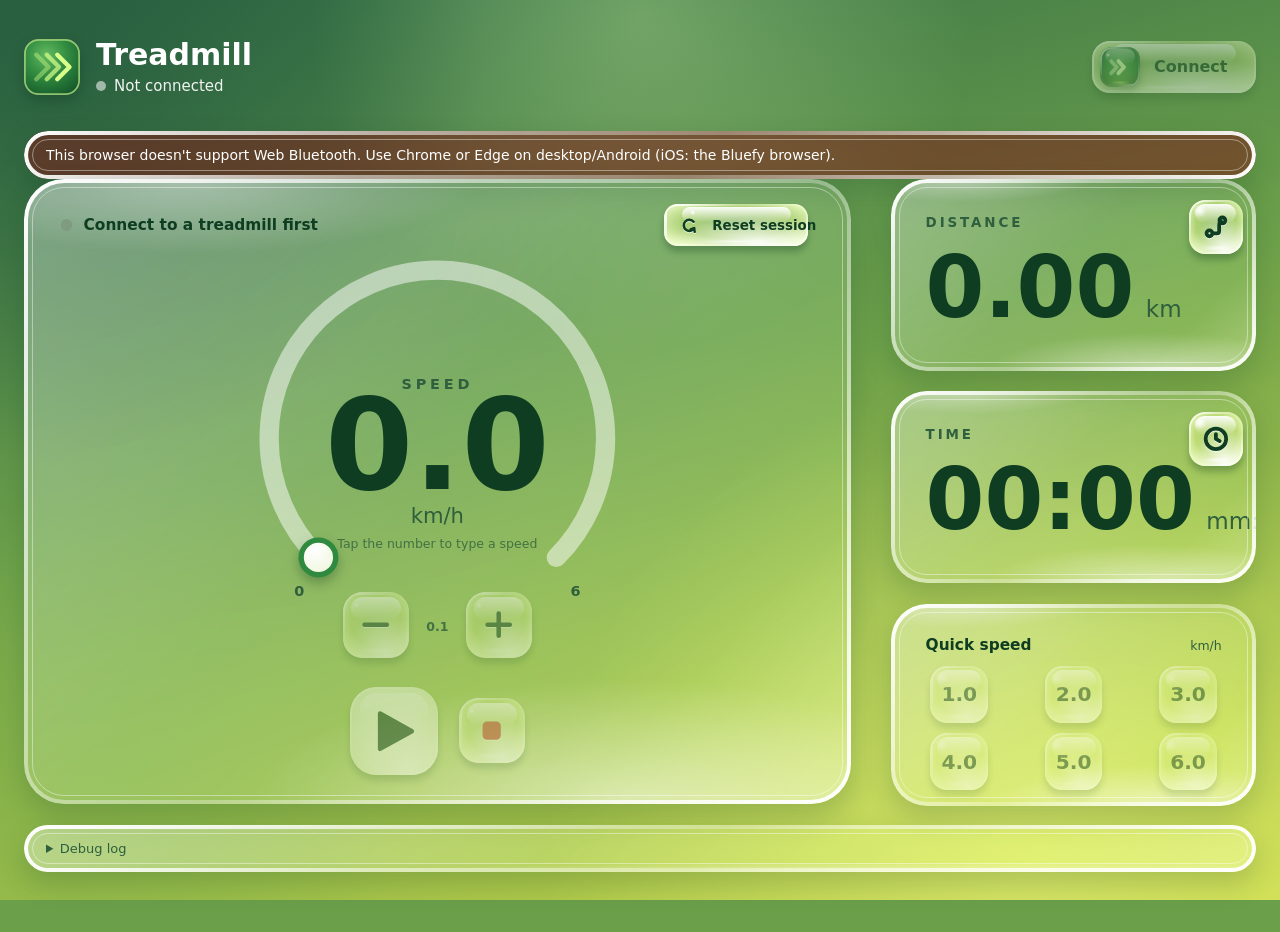
==== commit 3e472d91: "Apply glass dashboard A design to the site Rebuild index.html around the traced glass layout (hero s" ====
--- a/public/index.html
+++ b/public/index.html
@@ -5,89 +5,107 @@
   <meta name="viewport" content="width=device-width, initial-scale=1" />
   <title>Treadmill Dashboard (FTMS)</title>
   <link rel="icon" type="image/svg+xml" href="favicon.svg" />
-  <link rel="stylesheet" href="styles.css" />
+  <link rel="stylesheet" href="glass.css" />
 </head>
-<body class="bg-slate-950 text-slate-100 min-h-screen">
-  <main class="max-w-3xl mx-auto p-4 sm:p-6 space-y-4">
-
-    <header class="flex items-center justify-between gap-3">
-      <div class="flex items-center gap-3">
-        <img src="favicon.svg" alt="" class="w-10 h-10" />
+<body>
+  <!-- shared icon symbols (24-unit grid scaled to the button: 100 x 100) -->
+  <svg width="0" height="0" style="position:absolute" aria-hidden="true">
+    <defs>
+      <radialGradient id="logoFill" cx=".4" cy=".28" r=".9"><stop offset="0" stop-color="#63ba5f"/><stop offset=".45" stop-color="#2f8a3f"/><stop offset="1" stop-color="#114f27"/></radialGradient>
+      <symbol id="i-minus" viewBox="0 0 100 100"><line x1="33" y1="50" x2="67" y2="50" stroke="currentColor" stroke-width="7" stroke-linecap="round"/></symbol>
+      <symbol id="i-plus" viewBox="0 0 100 100"><g stroke="currentColor" stroke-width="7" stroke-linecap="round"><line x1="33" y1="50" x2="67" y2="50"/><line x1="50" y1="33" x2="50" y2="67"/></g></symbol>
+      <symbol id="i-play" viewBox="0 0 100 100"><path d="M34 30 L70 50 L34 70 Z" fill="currentColor" stroke="currentColor" stroke-width="5" stroke-linejoin="round"/></symbol>
+      <symbol id="i-pause" viewBox="0 0 100 100"><g fill="currentColor"><rect x="33" y="33" width="11" height="34" rx="4.4"/><rect x="56" y="33" width="11" height="34" rx="4.4"/></g></symbol>
+      <symbol id="i-stop" viewBox="0 0 100 100"><rect x="36" y="36" width="28" height="28" rx="7" fill="#c2402f"/></symbol>
+      <symbol id="i-reset" viewBox="0 0 100 100"><g fill="none" stroke="currentColor" stroke-width="7.5" stroke-linecap="round" stroke-linejoin="round"><path d="M63.02 39.07 A17 17 0 1 0 64.72 58.5"/><polyline points="66.46,69.89 64.72,58.5 53.98,62.69"/></g></symbol>
+      <symbol id="i-route" viewBox="0 0 100 100"><g fill="none" stroke="currentColor" stroke-width="7" stroke-linecap="round" stroke-linejoin="round"><circle cx="38" cy="62" r="5.5"/><circle cx="62" cy="38" r="5.5"/><path d="M44 62 H52 Q56 62 56 57 V47 Q56 40 60 40"/></g></symbol>
+      <symbol id="i-clock" viewBox="0 0 100 100"><g fill="none" stroke="currentColor" stroke-width="7" stroke-linecap="round" stroke-linejoin="round"><circle cx="50" cy="50" r="19"/><polyline points="50,41 50,50 57,54"/></g></symbol>
+      <symbol id="i-chev" viewBox="0 0 100 100"><g fill="none" stroke="#e8ffc0" stroke-width="9" stroke-linecap="round" stroke-linejoin="round"><polyline points="36,35 50,50 36,65" transform="translate(10 0)"/><polyline points="36,35 50,50 36,65" transform="translate(-8 0)" opacity=".55"/></g></symbol>
+    </defs>
+  </svg>
+
+  <main class="page">
+
+    <header class="top">
+      <div class="brand">
+        <svg class="logo" viewBox="0 0 64 64" aria-hidden="true"><rect x="1" y="1" width="62" height="62" rx="16" fill="url(#logoFill)" stroke="#bff08a" stroke-opacity=".7" stroke-width="2"/><g fill="none" stroke="#d7ff8a" stroke-width="5" stroke-linecap="round" stroke-linejoin="round"><path d="M14 18 28 32 14 46" opacity=".4"/><path d="M26 18 40 32 26 46" opacity=".7"/><path d="M38 18 52 32 38 46"/></g></svg>
         <div>
-          <h1 class="text-xl sm:text-2xl font-bold">Treadmill Dashboard</h1>
-          <p id="status" class="text-sm text-slate-400">Not connected</p>
+          <h1>Treadmill</h1>
+          <p><i id="statusDot" class="dot"></i><span id="status">Not connected</span></p>
         </div>
       </div>
-      <button id="connectBtn"
-        class="px-4 py-2 rounded-lg bg-emerald-300 hover:bg-emerald-200 text-slate-900 font-semibold transition">
-        Connect
+      <button id="connectBtn" class="gbtn pill" style="--w:164;--h:52;--r:18;padding-left:8px;gap:14px;font-size:16px">
+        <span class="gbtn dark" style="--s:40;--r:12"><svg class="ic"><use href="#i-chev"/></svg></span>
+        <span id="connectLabel">Connect</span>
       </button>
     </header>
 
-    <div id="error" class="hidden rounded-lg bg-red-900/60 border border-red-700 p-3 text-sm"></div>
-
-    <section class="grid grid-cols-1 sm:grid-cols-3 gap-3">
-      <div class="rounded-2xl bg-slate-900 p-5 text-center">
-        <div class="text-xs uppercase tracking-widest text-slate-400">Speed</div>
-        <div id="speed" class="text-5xl font-bold tabular-nums mt-1">0.0</div>
-        <div class="text-slate-400">km/h</div>
+    <div id="error" class="hidden glass plain err"></div>
+
+    <div class="board">
+
+      <!-- hero: speed gauge -->
+      <section class="glass hero"><div class="hero-in">
+        <div class="chip at" style="--x:38;--y:36"><i id="ctrlDot" class="dot"></i><span id="ctrlState">Connect to a treadmill first</span></div>
+
+        <button id="resetBtn" class="gbtn pill reset at" style="--x:666;--y:26;--w:150;--h:44;--r:14">
+          <svg class="ic sm"><use href="#i-reset"/></svg><span>Reset session</span>
+        </button>
+
+        <svg class="gauge" viewBox="0 0 860 650" aria-hidden="false">
+          <defs>
+            <linearGradient id="prog" gradientUnits="userSpaceOnUse" x1="255" y1="401.2" x2="430" y2="95"><stop offset="0" stop-color="#1d7a3a"/><stop offset="1" stop-color="#b4e04a"/></linearGradient>
+            <radialGradient id="knobFill" cx=".4" cy=".3" r=".9"><stop offset="0" stop-color="#fff"/><stop offset="1" stop-color="#eaf4d4"/></radialGradient>
+            <filter id="glow" x="-30%" y="-30%" width="160%" height="160%"><feGaussianBlur stdDeviation="9"/></filter>
+          </defs>
+          <path d="M306.3 393.7 A175 175 0 1 1 553.7 393.7" fill="none" stroke="#fff" stroke-opacity=".5" stroke-width="20" stroke-linecap="round"/>
+          <path id="arcGlow" fill="none" stroke="#9be04a" stroke-opacity=".55" stroke-width="26" stroke-linecap="round" filter="url(#glow)"/>
+          <path id="arc" fill="none" stroke="url(#prog)" stroke-width="20" stroke-linecap="round"/>
+          <circle id="knob" cx="306.3" cy="393.7" r="18" fill="url(#knobFill)" stroke="#2f8a3f" stroke-width="5.6"/>
+          <text x="286.3" y="433.7" font-size="15" font-weight="600" fill="#2f5f3d" text-anchor="middle">0</text>
+          <text id="maxLabel" x="573.7" y="433.7" font-size="15" font-weight="600" fill="#2f5f3d" text-anchor="middle">12</text>
+          <text x="430" y="218" font-size="15" font-weight="600" fill="#2f5f3d" text-anchor="middle" letter-spacing="4">SPEED</text>
+          <text id="speed" class="num" x="430" y="322" font-size="132" font-weight="700" fill="#0f3d22" text-anchor="middle" style="font-variant-numeric:tabular-nums">0.0</text>
+          <text x="430" y="358" font-size="22" font-weight="500" fill="#2f5f3d" text-anchor="middle">km/h</text>
+          <text x="430" y="384" font-size="13" font-weight="500" fill="#2f5f3d" fill-opacity=".8" text-anchor="middle">Tap the number to type a speed</text>
+          <text id="stepLabel" x="430" y="470" font-size="13" font-weight="600" fill="#2f5f3d" fill-opacity=".8" text-anchor="middle">0.1</text>
+        </svg>
+        <input id="customSpeed" class="ctrl speed-input" type="number" min="0" max="6" step="0.1" inputmode="decimal" aria-label="Speed in km/h" hidden disabled />
+
+        <button id="slower" class="gbtn ctrl at" style="--x:332;--y:430;--s:68;--r:20.4" aria-label="Slower"><svg class="ic"><use href="#i-minus"/></svg></button>
+        <button id="faster" class="gbtn ctrl at" style="--x:460;--y:430;--s:68;--r:20.4" aria-label="Faster"><svg class="ic"><use href="#i-plus"/></svg></button>
+        <button id="toggleBtn" class="gbtn white ctrl at" style="--x:339;--y:528;--s:92;--r:27.6" aria-label="Start / pause">
+          <svg class="ic i-play"><use href="#i-play"/></svg><svg class="ic i-pause"><use href="#i-pause"/></svg>
+        </button>
+        <button id="stopBtn" class="gbtn ctrl at" style="--x:453;--y:540;--s:68;--r:20.4" aria-label="Stop"><svg class="ic"><use href="#i-stop"/></svg></button>
+      </div></section>
+
+      <div class="side">
+        <section class="glass rt dt"><div class="rt-in">
+          <svg class="fill" viewBox="0 0 380 200"><text class="lbl" x="36" y="50">DISTANCE</text><text class="big" x="36" y="144"><tspan id="distance">0.00</tspan><tspan class="unit" dx="12">km</tspan></text></svg>
+          <span class="gbtn at" style="--x:310;--y:22;--s:56;--r:16.8"><svg class="ic"><use href="#i-route"/></svg></span>
+        </div></section>
+
+        <section class="glass rt dt"><div class="rt-in">
+          <svg class="fill" viewBox="0 0 380 200"><text class="lbl" x="36" y="50">TIME</text><text class="big" x="36" y="144"><tspan id="time">00:00</tspan><tspan class="unit" dx="12">mm:ss</tspan></text></svg>
+          <span class="gbtn at" style="--x:310;--y:22;--s:56;--r:16.8"><svg class="ic"><use href="#i-clock"/></svg></span>
+        </div></section>
+
+        <section class="glass rt q"><div class="rt-in">
+          <svg class="fill" viewBox="0 0 380 210"><text x="36" y="48" font-size="16" font-weight="600" fill="#0f3d22">Quick speed</text><text x="344" y="48" font-size="13" font-weight="500" fill="#2f5f3d" text-anchor="end">km/h</text></svg>
+          <button class="gbtn preset ctrl at" style="--x:41;--y:64;--s:60;--r:18" data-speed="1" disabled>1.0</button>
+          <button class="gbtn preset ctrl at" style="--x:160;--y:64;--s:60;--r:18" data-speed="2" disabled>2.0</button>
+          <button class="gbtn preset ctrl at" style="--x:279;--y:64;--s:60;--r:18" data-speed="3" disabled>3.0</button>
+          <button class="gbtn preset ctrl at" style="--x:41;--y:134;--s:60;--r:18" data-speed="4" disabled>4.0</button>
+          <button class="gbtn preset ctrl at" style="--x:160;--y:134;--s:60;--r:18" data-speed="5" disabled>5.0</button>
+          <button class="gbtn preset ctrl at" style="--x:279;--y:134;--s:60;--r:18" data-speed="6" disabled>6.0</button>
+        </div></section>
       </div>
-      <div class="rounded-2xl bg-slate-900 p-5 text-center">
-        <div class="text-xs uppercase tracking-widest text-slate-400">Distance</div>
-        <div id="distance" class="text-5xl font-bold tabular-nums mt-1">0.00</div>
-        <div class="text-slate-400">km</div>
-      </div>
-      <div class="rounded-2xl bg-slate-900 p-5 text-center">
-        <div class="text-xs uppercase tracking-widest text-slate-400">Time</div>
-        <div id="time" class="text-5xl font-bold tabular-nums mt-1">00:00</div>
-        <div class="text-slate-400">mm:ss</div>
-      </div>
-    </section>
-
-    <section class="rounded-2xl bg-slate-900 p-5 space-y-4">
-      <h2 class="font-semibold">Speed options</h2>
-      <div class="grid grid-cols-3 gap-2">
-        <button class="ctrl preset py-2 rounded-lg bg-slate-700 hover:bg-slate-600 disabled:opacity-40" data-speed="1" disabled>1.0 km/h</button>
-        <button class="ctrl preset py-2 rounded-lg bg-slate-700 hover:bg-slate-600 disabled:opacity-40" data-speed="2" disabled>2.0 km/h</button>
-        <button class="ctrl preset py-2 rounded-lg bg-slate-700 hover:bg-slate-600 disabled:opacity-40" data-speed="3" disabled>3.0 km/h</button>
-        <button class="ctrl preset py-2 rounded-lg bg-slate-700 hover:bg-slate-600 disabled:opacity-40" data-speed="4" disabled>4.0 km/h</button>
-        <button class="ctrl preset py-2 rounded-lg bg-slate-700 hover:bg-slate-600 disabled:opacity-40" data-speed="5" disabled>5.0 km/h</button>
-        <button class="ctrl preset py-2 rounded-lg bg-slate-700 hover:bg-slate-600 disabled:opacity-40" data-speed="6" disabled>6.0 km/h</button>
-      </div>
-      <div class="flex gap-2">
-        <input id="customSpeed" type="number" min="0" max="6" step="0.1" inputmode="decimal" placeholder="Custom speed (km/h)"
-          class="ctrl w-full px-4 py-2 rounded-lg bg-slate-800 disabled:opacity-40" disabled />
-        <button id="customBtn" class="ctrl px-4 py-2 rounded-lg bg-emerald-300 hover:bg-emerald-200 text-slate-900 disabled:opacity-40" disabled>Set</button>
-      </div>
-    </section>
-
-    <section class="rounded-2xl bg-slate-900 p-5 space-y-4">
-      <div class="flex items-center justify-between">
-        <h2 class="font-semibold">Controls</h2>
-        <span id="ctrlState" class="text-xs text-slate-400">Connect to a treadmill first</span>
-      </div>
-
-      <div class="flex items-center justify-center gap-4">
-        <button id="slower" class="ctrl w-14 h-14 rounded-full bg-slate-700 hover:bg-slate-600 text-3xl disabled:opacity-40" disabled>−</button>
-        <div class="text-center w-32">
-          <div class="text-xs uppercase tracking-widest text-slate-400">Target</div>
-          <div id="target" class="text-3xl font-bold tabular-nums">--</div>
-          <div class="text-slate-400 text-sm">km/h</div>
-        </div>
-        <button id="faster" class="ctrl w-14 h-14 rounded-full bg-slate-700 hover:bg-slate-600 text-3xl disabled:opacity-40" disabled>+</button>
-      </div>
-
-      <div class="grid grid-cols-3 gap-2">
-        <button id="startBtn" class="ctrl py-2 rounded-lg bg-emerald-300 hover:bg-emerald-200 text-slate-900 disabled:opacity-40" disabled>Start</button>
-        <button id="pauseBtn" class="ctrl py-2 rounded-lg bg-amber-700 hover:bg-amber-600 disabled:opacity-40" disabled>Pause</button>
-        <button id="stopBtn" class="ctrl py-2 rounded-lg bg-red-700 hover:bg-red-600 disabled:opacity-40" disabled>Stop</button>
-      </div>
-      <button id="resetBtn" class="w-full py-2 rounded-lg bg-slate-800 hover:bg-slate-700 text-sm">Reset local timer &amp; distance</button>
-    </section>
-
-    <details class="rounded-2xl bg-slate-900 p-4 text-xs">
-      <summary class="cursor-pointer text-slate-400">Debug log</summary>
-      <pre id="log" class="mt-2 max-h-48 overflow-auto whitespace-pre-wrap text-slate-300"></pre>
+    </div>
+
+    <details class="glass plain log">
+      <summary>Debug log</summary>
+      <pre id="log"></pre>
     </details>
   </main>
 
@@ -167,8 +185,9 @@
   status: $("status"), error: $("error"), connect: $("connectBtn"), log: $("log"),
   speed: $("speed"), distance: $("distance"), time: $("time"),
   custom: $("customSpeed"),
-  target: $("target"), ctrlState: $("ctrlState"),
-  slower: $("slower"), faster: $("faster"), start: $("startBtn"), pause: $("pauseBtn"), stop: $("stopBtn"),
+  ctrlState: $("ctrlState"), ctrlDot: $("ctrlDot"), statusDot: $("statusDot"), connectLabel: $("connectLabel"),
+  maxLabel: $("maxLabel"), stepLabel: $("stepLabel"), arc: $("arc"), arcGlow: $("arcGlow"), knob: $("knob"),
+  slower: $("slower"), faster: $("faster"), toggle: $("toggleBtn"), stop: $("stopBtn"),
 };
 
 function log(msg) {
@@ -176,7 +195,10 @@
   el.log.scrollTop = el.log.scrollHeight;
   console.log(msg);
 }
-function setStatus(msg) { el.status.textContent = msg; }
+function setStatus(msg) {
+  el.status.textContent = msg;
+  el.statusDot.classList.toggle("on", /^Connected/.test(msg));
+}
 function showError(msg) { el.error.textContent = msg; el.error.classList.remove("hidden"); log("ERROR: " + msg); }
 function clearError() { el.error.classList.add("hidden"); }
 function setControlsEnabled(on) {
@@ -217,7 +239,25 @@
   const km = state.deviceDistanceM != null ? state.deviceDistanceM / 1000 : state.localDistanceKm;
   el.distance.textContent = km.toFixed(2);
   el.time.textContent = fmtTime(state.deviceElapsedS != null ? state.deviceElapsedS : state.localSeconds);
-  el.target.textContent = state.targetKmh != null ? state.targetKmh.toFixed(1) : "--";
+
+  // Gauge: 270 degree arc from bottom-left (135 deg) round the top to bottom-right
+  const max = state.speedMax > 0 ? state.speedMax : 12;
+  const f = Math.min(1, Math.max(0, state.speed / max));
+  const a = (135 + 270 * f) * Math.PI / 180;
+  const ex = (430 + 175 * Math.cos(a)).toFixed(1), ey = (270 + 175 * Math.sin(a)).toFixed(1);
+  el.knob.setAttribute("cx", ex); el.knob.setAttribute("cy", ey);
+  const d = f > 0.002 ? `M306.3 393.7 A175 175 0 ${f > 2 / 3 ? 1 : 0} 1 ${ex} ${ey}` : "";
+  el.arc.setAttribute("d", d); el.arcGlow.setAttribute("d", d);
+  el.maxLabel.textContent = String(Math.round(max * 10) / 10);
+  el.stepLabel.textContent = state.speedStep.toFixed(1);
+
+  const running = state.speed > 0.05;
+  el.toggle.classList.toggle("running", running);
+  const shown = state.targetKmh != null ? state.targetKmh : state.speed;
+  document.querySelectorAll(".preset").forEach((b) =>
+    b.classList.toggle("is-active", Math.abs(parseFloat(b.dataset.speed) - shown) < 0.05));
+  el.ctrlDot.classList.toggle("on", state.hasControl);
+  if (state.hasControl) el.ctrlState.textContent = running ? "Running" : "Stopped";
 }
 
 /* Local fallback integration (used if the treadmill omits distance / elapsed time) */
@@ -295,23 +335,34 @@
 
 // Preset buttons and custom speed input
 document.querySelectorAll(".preset").forEach((b) => (b.onclick = () => setSpeed(parseFloat(b.dataset.speed))));
-$("customBtn").onclick = () => {
+// Tap the big number to type a speed
+el.speed.onclick = () => {
+  if (el.custom.disabled) return;
+  el.custom.min = state.speedMin; el.custom.max = state.speedMax;
+  el.custom.value = (state.targetKmh != null ? state.targetKmh : state.speed).toFixed(1);
+  el.custom.hidden = false; el.custom.focus(); el.custom.select();
+};
+const closeCustom = () => { el.custom.hidden = true; };
+el.custom.onblur = closeCustom;
+el.custom.onkeydown = (e) => {
+  if (e.key === "Escape") return closeCustom();
+  if (e.key !== "Enter") return;
   const v = parseFloat(el.custom.value);
   if (!Number.isFinite(v) || v < state.speedMin || v > state.speedMax) {
     showError(`Enter a speed between ${state.speedMin.toFixed(1)} and ${state.speedMax.toFixed(1)} km/h.`);
     return;
   }
+  closeCustom();
   setSpeed(v);
 };
-el.custom.onkeydown = (e) => { if (e.key === "Enter") $("customBtn").click(); };
 
 el.faster.onclick = () => changeSpeed(+state.speedStep);
 el.slower.onclick = () => changeSpeed(-state.speedStep);
-el.start.onclick  = async () => {
+const doStart = async () => {
   await safeControl("Start", [OP.START]);
   if (state.targetKmh != null) await safeControl("Set speed", setSpeedBytes(state.targetKmh));
 };
-el.pause.onclick  = async () => {
+const doPause = async () => {
   try {
     clearError();
     await sendControl([OP.STOP_PAUSE, 0x02]);
@@ -328,6 +379,7 @@
   }
 };
 el.stop.onclick   = () => safeControl("Stop",  [OP.STOP_PAUSE, 0x01]);
+el.toggle.onclick = () => (state.speed > 0.05 ? doPause() : doStart());
 $("resetBtn").onclick = () => {
   state.localSeconds = 0; state.localDistanceKm = 0;
   state.deviceDistanceM = null; state.deviceElapsedS = null;
@@ -376,21 +428,15 @@
   setStatus(`Connecting to ${device.name || "device"}…`);
   const server = await device.gatt.connect();
   await setupGatt(server);
-  setStatus(`Connected: ${device.name || "device"}`);
-  el.connect.textContent = "Disconnect";
-  el.connect.classList.replace("bg-emerald-300", "bg-red-600");
-  el.connect.classList.replace("hover:bg-emerald-200", "hover:bg-red-500");
-  el.connect.classList.replace("text-slate-900", "text-white");
+  setStatus(`Connected · ${device.name || "device"}`);
+  el.connectLabel.textContent = "Disconnect";
 }
 
 function resetUiDisconnected(msg) {
   setStatus(msg);
   setControlsEnabled(false);
   el.ctrlState.textContent = "Connect to a treadmill first";
-  el.connect.textContent = "Connect";
-  el.connect.classList.replace("bg-red-600", "bg-emerald-300");
-  el.connect.classList.replace("hover:bg-red-500", "hover:bg-emerald-200");
-  el.connect.classList.replace("text-white", "text-slate-900");
+  el.connectLabel.textContent = "Connect";
   state.speed = 0; state.hasControl = false; state.controlPoint = null;
   render();
 }
--- a/public/glass.css
+++ b/public/glass.css
@@ -0,0 +1,155 @@
+/* Glass dashboard (mockups/dashboard-desktop-glass-a.svg).
+   Hero and side tiles are scaled with container units: 1 design px = var(--u). */
+:root { --u: 1px; --ink: #0f3d22; --mid: #2f5f3d; }
+* { box-sizing: border-box; }
+[hidden], .hidden { display: none !important; }
+html { min-height: 100%; }
+body {
+  margin: 0; min-height: 100vh; color: var(--ink);
+  font-family: Inter, 'SF Pro Display', 'Segoe UI', system-ui, sans-serif;
+  background-color: #6b9f4a;
+  background-image:
+    radial-gradient(circle 420px at 5% 5%, rgba(34,86,58,.65), rgba(34,86,58,0)),
+    radial-gradient(circle 330px at 50% 2%, rgba(169,211,138,.45), rgba(169,211,138,0)),
+    radial-gradient(circle 480px at 80% 95%, rgba(232,242,122,.6), rgba(232,242,122,0)),
+    radial-gradient(circle 290px at 10% 85%, rgba(127,178,74,.5), rgba(127,178,74,0)),
+    linear-gradient(165deg, #2f6b48 0%, #6b9f4a 45%, #c9d94a 100%);
+  background-attachment: fixed;
+}
+.page { max-width: 1280px; margin: 0 auto; padding: 38px 24px 60px; }
+
+/* ---------- header ---------- */
+.top { display: flex; align-items: center; justify-content: space-between; gap: 16px; margin-bottom: 36px; }
+.brand { display: flex; align-items: center; gap: 16px; color: #fff; }
+.logo { width: 56px; height: 56px; flex: none; filter: drop-shadow(0 6px 6px rgba(10,53,25,.32)); }
+.brand h1 { margin: 0; font-size: 30px; line-height: 1.1; font-weight: 700; }
+.brand p { margin: 6px 0 0; display: flex; align-items: center; gap: 8px; font-size: 15px; font-weight: 500; color: rgba(255,255,255,.92); }
+.brand .dot { background: rgba(255,255,255,.55); box-shadow: none; width: 10px; height: 10px; }
+.brand .dot.on { background: #c9f27a; box-shadow: 0 0 0 4px rgba(201,242,122,.3); }
+
+/* ---------- glass tile ---------- */
+.glass {
+  position: relative; isolation: isolate; border-radius: var(--gr, 36px);
+  background:
+    radial-gradient(ellipse 45% 20% at 72% 100%, rgba(255,255,255,.5), rgba(255,255,255,0)),
+    radial-gradient(ellipse 35% 12% at 20% 0, rgba(255,255,255,.4), rgba(255,255,255,0)),
+    linear-gradient(135deg, rgba(255,255,255,.34), rgba(255,255,255,.12) 45%, rgba(234,255,176,.10) 80%, rgba(244,255,200,.34));
+  -webkit-backdrop-filter: blur(7px) brightness(1.05); backdrop-filter: blur(7px) brightness(1.05);
+  box-shadow: 0 12px 28px rgba(11,58,28,.2);
+}
+.glass::before { /* bright rim, strongest at the top-left and bottom-right corners */
+  content: ""; position: absolute; inset: 0; border-radius: inherit; padding: 3.6px; pointer-events: none; z-index: 3;
+  background: linear-gradient(135deg, #fff, rgba(255,255,255,.55) 30%, rgba(255,255,255,.3) 55%, rgba(255,255,255,.7) 80%, #fff);
+  -webkit-mask: linear-gradient(#000 0 0) content-box, linear-gradient(#000 0 0); -webkit-mask-composite: xor;
+  mask: linear-gradient(#000 0 0) content-box exclude, linear-gradient(#000 0 0);
+}
+.glass::after { /* thin inner line */
+  content: ""; position: absolute; inset: 8px; border-radius: calc(var(--gr, 36px) - 8px);
+  border: 1.2px solid rgba(255,255,255,.42); pointer-events: none; z-index: 3;
+}
+.glass.plain { --gr: 24px; padding: 16px 22px; margin-top: 20px; }
+
+/* ---------- glass bubble button (rounded square) ---------- */
+.gbtn {
+  --w: var(--s); --h: var(--s);
+  position: relative; isolation: isolate; flex: none; display: inline-grid; place-items: center;
+  width: calc(var(--w) * var(--u)); height: calc(var(--h) * var(--u)); border-radius: calc(var(--r) * var(--u));
+  border: 0; padding: 0; margin: 0; cursor: pointer; font: inherit; color: var(--ink);
+  background:
+    radial-gradient(circle calc(2 * var(--u)) at 20% 20%, rgba(255,255,255,.95), rgba(255,255,255,0)),
+    radial-gradient(ellipse 26% 5% at 50% 89%, rgba(255,255,255,.6), rgba(255,255,255,0)),
+    radial-gradient(ellipse 60% 60% at 65% 92%, rgba(255,255,255,.9), rgba(255,255,255,0)),
+    radial-gradient(ellipse 62% 62% at 50% 45%, rgba(244,255,208,.3), rgba(214,239,134,.55) 60%, rgba(242,255,200,.95));
+  box-shadow: 0 calc(6 * var(--u)) calc(8 * var(--u)) rgba(10,53,25,.3);
+  transition: transform .12s, filter .12s;
+}
+.gbtn::before { /* top gloss */
+  content: ""; position: absolute; z-index: 0; inset: 7% 12% auto 12%; height: 36%;
+  border-radius: calc(var(--r) * .7 * var(--u)); pointer-events: none;
+  background: linear-gradient(rgba(255,255,255,.95), rgba(255,255,255,0));
+}
+.gbtn::after { /* rim */
+  content: ""; position: absolute; inset: 0; z-index: 2; border-radius: inherit; padding: calc(2.4 * var(--u)); pointer-events: none;
+  background: linear-gradient(135deg, #fff, rgba(255,255,255,.1) 42%, rgba(255,255,255,.12) 70%, rgba(255,255,255,.85));
+  -webkit-mask: linear-gradient(#000 0 0) content-box, linear-gradient(#000 0 0); -webkit-mask-composite: xor;
+  mask: linear-gradient(#000 0 0) content-box exclude, linear-gradient(#000 0 0);
+}
+.gbtn > * { position: relative; z-index: 1; }
+.gbtn.white {
+  background:
+    radial-gradient(circle calc(2.8 * var(--u)) at 20% 20%, rgba(255,255,255,.95), rgba(255,255,255,0)),
+    radial-gradient(ellipse 60% 60% at 65% 92%, rgba(255,255,255,.9), rgba(255,255,255,0)),
+    radial-gradient(ellipse 70% 70% at 50% 40%, rgba(255,255,255,.98), rgba(230,242,204,.96));
+}
+.gbtn.dark, .gbtn.is-active {
+  color: #eaffc4;
+  background:
+    radial-gradient(circle calc(2 * var(--u)) at 20% 20%, rgba(255,255,255,.95), rgba(255,255,255,0)),
+    radial-gradient(ellipse 26% 5% at 50% 89%, rgba(227,255,154,.55), rgba(227,255,154,0)),
+    radial-gradient(ellipse 75% 75% at 50% 100%, rgba(196,245,96,.42), rgba(196,245,96,0)),
+    radial-gradient(ellipse 72% 72% at 50% 38%, #43a04a, #1d7433 55%, #0b4120);
+}
+.gbtn.dark::before, .gbtn.is-active::before { opacity: .55; }
+.gbtn:not(:disabled):hover { filter: brightness(1.05); transform: translateY(-1px); }
+.gbtn:not(:disabled):active { transform: translateY(1px) scale(.97); }
+.gbtn:disabled { opacity: .45; cursor: not-allowed; }
+.gbtn:focus-visible { outline: 3px solid #fff; outline-offset: 3px; }
+.gbtn .ic { display: block; width: 100%; height: 100%; filter: drop-shadow(0 1px .5px rgba(255,255,255,.65)); }
+.gbtn.dark .ic, .gbtn.is-active .ic { filter: drop-shadow(0 1px .5px rgba(255,255,255,.3)); }
+.gbtn.pill { display: flex; align-items: center; justify-content: flex-start; font-weight: 600; }
+.gbtn.pill .ic.sm { width: calc(34 * var(--u)); height: calc(34 * var(--u)); flex: none; }
+.gbtn.pill .gbtn { flex: none; }
+.at { position: absolute; left: calc(var(--x) * var(--u)); top: calc(var(--y) * var(--u)); }
+.preset { font-size: calc(var(--s) * .35 * var(--u)); font-weight: 700; }
+
+/* big play/pause toggle shows the right icon for the state */
+#toggleBtn .i-pause { display: none; }
+#toggleBtn.running .i-pause { display: block; }
+#toggleBtn.running .i-play { display: none; }
+
+/* ---------- layout ---------- */
+.board { display: grid; grid-template-columns: 860fr 380fr; gap: 40px; align-items: start; }
+.hero { aspect-ratio: 860 / 650; --gr: 40px; container-type: inline-size; }
+.hero-in { --u: calc(100cqw / 860); position: absolute; inset: 0; z-index: 1; }
+.side { display: flex; flex-direction: column; gap: 20px; }
+.rt { container-type: inline-size; }
+.rt.dt { aspect-ratio: 380 / 200; }
+.rt.q { aspect-ratio: 380 / 210; }
+.rt-in { --u: calc(100cqw / 380); position: absolute; inset: 0; z-index: 1; }
+.fill { position: absolute; inset: 0; width: 100%; height: 100%; }
+.fill text { font-family: inherit; }
+.lbl { font-size: 14px; font-weight: 600; fill: var(--mid); letter-spacing: 3px; }
+.big { font-size: 88px; font-weight: 700; fill: var(--ink); font-variant-numeric: tabular-nums; }
+.unit { font-size: 24px; font-weight: 500; fill: var(--mid); }
+
+.chip { display: flex; align-items: center; gap: calc(12 * var(--u)); height: calc(24 * var(--u)); font-size: max(12px, calc(16 * var(--u))); font-weight: 600; }
+.dot { width: calc(12 * var(--u)); height: calc(12 * var(--u)); min-width: 6px; min-height: 6px; border-radius: 50%; background: #7f9c80; flex: none; }
+.dot.on { background: #2e9b46; box-shadow: 0 0 0 calc(5.5 * var(--u)) rgba(46,155,70,.25); }
+.reset { white-space: nowrap; font-size: max(11px, calc(14 * var(--u))); padding-left: calc(9 * var(--u)); gap: calc(7 * var(--u)); }
+
+.gauge { position: absolute; inset: 0; width: 100%; height: 100%; overflow: visible; }
+.gauge text { font-family: inherit; }
+.gauge .num { cursor: pointer; }
+#knob { filter: drop-shadow(0 6px 6px rgba(10,53,25,.32)); }
+.speed-input {
+  position: absolute; left: calc(270 * var(--u)); top: calc(196 * var(--u)); width: calc(320 * var(--u)); height: calc(140 * var(--u));
+  z-index: 4; text-align: center; font-family: inherit; font-weight: 700; font-size: calc(96 * var(--u)); line-height: 1; color: var(--ink);
+  background: rgba(255,255,255,.65); border: calc(3 * var(--u)) solid #2f8a3f; border-radius: calc(28 * var(--u)); outline: 0;
+}
+
+.err { background: rgba(120,20,20,.55); border-color: rgba(255,255,255,.4); color: #fff; font-size: 14px; }
+.log summary { cursor: pointer; font-size: 13px; color: var(--mid); }
+.log pre { margin: 8px 0 0; max-height: 192px; overflow: auto; white-space: pre-wrap; font-size: 12px; color: var(--ink); }
+
+/* ---------- phones / narrow: crop the hero to its gauge column and stack ---------- */
+@media (max-width: 900px) {
+  .page { padding: 20px 14px 40px; }
+  .top { margin-bottom: 20px; }
+  .brand h1 { font-size: 24px; }
+  .brand p { font-size: 13px; }
+  .board { grid-template-columns: 1fr; gap: 20px; }
+  .hero { aspect-ratio: 560 / 650; overflow: hidden; }
+  .hero-in { --u: calc(100cqw / 560); inset: 0 auto auto calc(-150 * var(--u)); width: calc(860 * var(--u)); height: calc(650 * var(--u)); }
+  .hero .chip { --x: 170 !important; }
+  .hero .reset { --x: 560 !important; }
+}
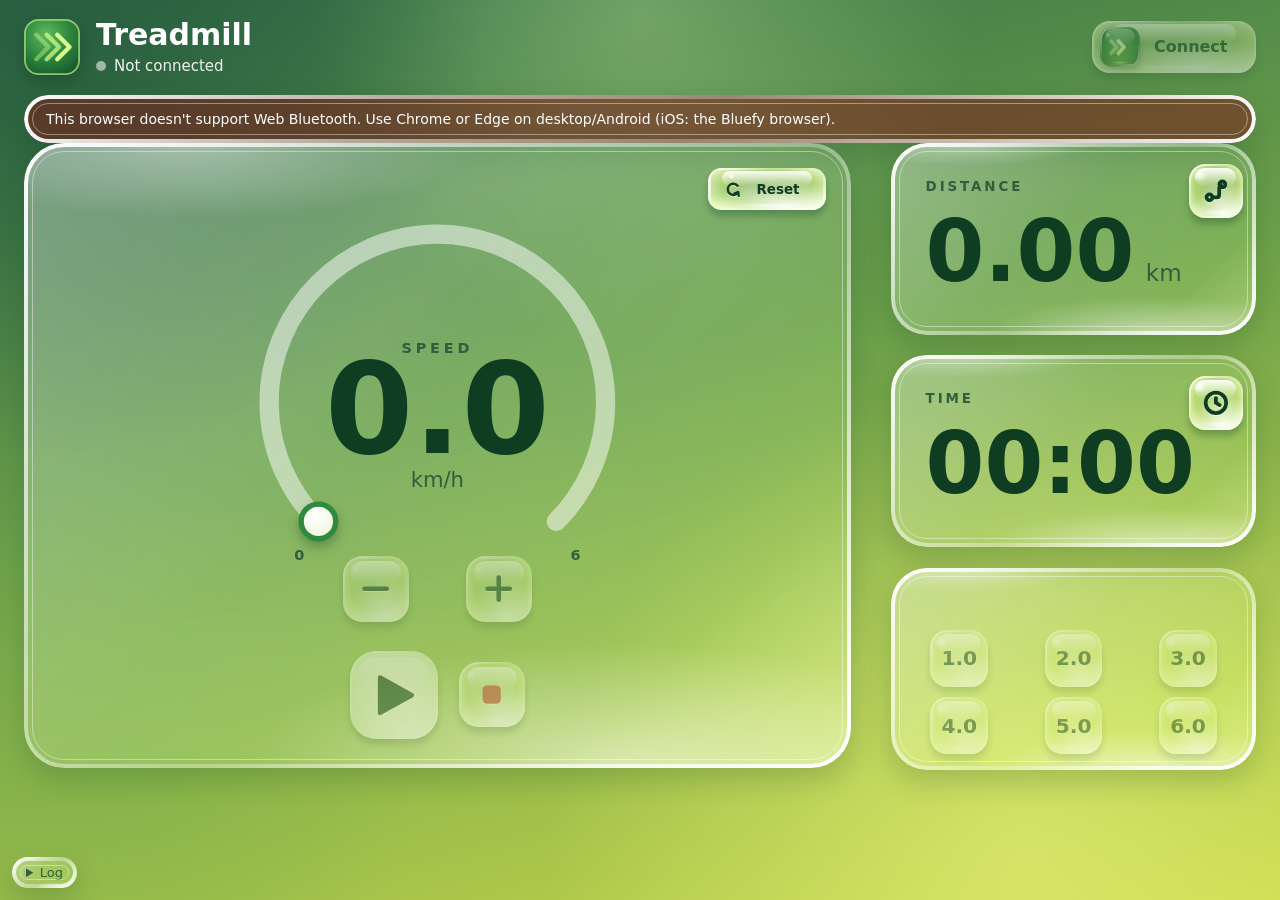
==== commit 6bd2fff3: "Fit dashboard to one screen and remove filler text Co-Authored-By: Claude Sonnet 5.5 <noreply@anthro" ====
--- a/public/index.html
+++ b/public/index.html
@@ -46,10 +46,8 @@
 
       <!-- hero: speed gauge -->
       <section class="glass hero"><div class="hero-in">
-        <div class="chip at" style="--x:38;--y:36"><i id="ctrlDot" class="dot"></i><span id="ctrlState">Connect to a treadmill first</span></div>
-
-        <button id="resetBtn" class="gbtn pill reset at" style="--x:666;--y:26;--w:150;--h:44;--r:14">
-          <svg class="ic sm"><use href="#i-reset"/></svg><span>Reset session</span>
+        <button id="resetBtn" class="gbtn pill reset at" style="--x:712;--y:26;--w:122;--h:44;--r:14">
+          <svg class="ic sm"><use href="#i-reset"/></svg><span>Reset</span>
         </button>
 
         <svg class="gauge" viewBox="0 0 860 650" aria-hidden="false">
@@ -67,8 +65,6 @@
           <text x="430" y="218" font-size="15" font-weight="600" fill="#2f5f3d" text-anchor="middle" letter-spacing="4">SPEED</text>
           <text id="speed" class="num" x="430" y="322" font-size="132" font-weight="700" fill="#0f3d22" text-anchor="middle" style="font-variant-numeric:tabular-nums">0.0</text>
           <text x="430" y="358" font-size="22" font-weight="500" fill="#2f5f3d" text-anchor="middle">km/h</text>
-          <text x="430" y="384" font-size="13" font-weight="500" fill="#2f5f3d" fill-opacity=".8" text-anchor="middle">Tap the number to type a speed</text>
-          <text id="stepLabel" x="430" y="470" font-size="13" font-weight="600" fill="#2f5f3d" fill-opacity=".8" text-anchor="middle">0.1</text>
         </svg>
         <input id="customSpeed" class="ctrl speed-input" type="number" min="0" max="6" step="0.1" inputmode="decimal" aria-label="Speed in km/h" hidden disabled />
 
@@ -87,12 +83,12 @@
         </div></section>
 
         <section class="glass rt dt"><div class="rt-in">
-          <svg class="fill" viewBox="0 0 380 200"><text class="lbl" x="36" y="50">TIME</text><text class="big" x="36" y="144"><tspan id="time">00:00</tspan><tspan class="unit" dx="12">mm:ss</tspan></text></svg>
+          <svg class="fill" viewBox="0 0 380 200"><text class="lbl" x="36" y="50">TIME</text><text class="big" x="36" y="144"><tspan id="time">00:00</tspan></text></svg>
           <span class="gbtn at" style="--x:310;--y:22;--s:56;--r:16.8"><svg class="ic"><use href="#i-clock"/></svg></span>
         </div></section>
 
         <section class="glass rt q"><div class="rt-in">
-          <svg class="fill" viewBox="0 0 380 210"><text x="36" y="48" font-size="16" font-weight="600" fill="#0f3d22">Quick speed</text><text x="344" y="48" font-size="13" font-weight="500" fill="#2f5f3d" text-anchor="end">km/h</text></svg>
+          <svg class="fill" viewBox="0 0 380 210"></svg>
           <button class="gbtn preset ctrl at" style="--x:41;--y:64;--s:60;--r:18" data-speed="1" disabled>1.0</button>
           <button class="gbtn preset ctrl at" style="--x:160;--y:64;--s:60;--r:18" data-speed="2" disabled>2.0</button>
           <button class="gbtn preset ctrl at" style="--x:279;--y:64;--s:60;--r:18" data-speed="3" disabled>3.0</button>
@@ -104,7 +100,7 @@
     </div>
 
     <details class="glass plain log">
-      <summary>Debug log</summary>
+      <summary>Log</summary>
       <pre id="log"></pre>
     </details>
   </main>
@@ -185,8 +181,8 @@
   status: $("status"), error: $("error"), connect: $("connectBtn"), log: $("log"),
   speed: $("speed"), distance: $("distance"), time: $("time"),
   custom: $("customSpeed"),
-  ctrlState: $("ctrlState"), ctrlDot: $("ctrlDot"), statusDot: $("statusDot"), connectLabel: $("connectLabel"),
-  maxLabel: $("maxLabel"), stepLabel: $("stepLabel"), arc: $("arc"), arcGlow: $("arcGlow"), knob: $("knob"),
+  statusDot: $("statusDot"), connectLabel: $("connectLabel"),
+  maxLabel: $("maxLabel"), arc: $("arc"), arcGlow: $("arcGlow"), knob: $("knob"),
   slower: $("slower"), faster: $("faster"), toggle: $("toggleBtn"), stop: $("stopBtn"),
 };
 
@@ -203,7 +199,6 @@
 function clearError() { el.error.classList.add("hidden"); }
 function setControlsEnabled(on) {
   document.querySelectorAll(".ctrl").forEach((b) => (b.disabled = !on));
-  el.ctrlState.textContent = on ? "Control granted" : "Controls unavailable";
 }
 
 /* Translate Web Bluetooth errors into something a human can act on */
@@ -249,15 +244,12 @@
   const d = f > 0.002 ? `M306.3 393.7 A175 175 0 ${f > 2 / 3 ? 1 : 0} 1 ${ex} ${ey}` : "";
   el.arc.setAttribute("d", d); el.arcGlow.setAttribute("d", d);
   el.maxLabel.textContent = String(Math.round(max * 10) / 10);
-  el.stepLabel.textContent = state.speedStep.toFixed(1);
 
   const running = state.speed > 0.05;
   el.toggle.classList.toggle("running", running);
   const shown = state.targetKmh != null ? state.targetKmh : state.speed;
   document.querySelectorAll(".preset").forEach((b) =>
     b.classList.toggle("is-active", Math.abs(parseFloat(b.dataset.speed) - shown) < 0.05));
-  el.ctrlDot.classList.toggle("on", state.hasControl);
-  if (state.hasControl) el.ctrlState.textContent = running ? "Running" : "Stopped";
 }
 
 /* Local fallback integration (used if the treadmill omits distance / elapsed time) */
@@ -416,7 +408,6 @@
     } catch (e) {
       state.hasControl = false;
       setControlsEnabled(false);
-      el.ctrlState.textContent = "Read-only (control not supported/permitted)";
       log("Control unavailable: " + explainError(e));
     }
   }
@@ -435,7 +426,6 @@
 function resetUiDisconnected(msg) {
   setStatus(msg);
   setControlsEnabled(false);
-  el.ctrlState.textContent = "Connect to a treadmill first";
   el.connectLabel.textContent = "Connect";
   state.speed = 0; state.hasControl = false; state.controlPoint = null;
   render();
@@ -506,7 +496,6 @@
 
 (function init() {
   setControlsEnabled(false);
-  el.ctrlState.textContent = "Connect to a treadmill first";
   if (!window.isSecureContext) {
     showError("Web Bluetooth needs a secure context. Open this page via https:// or http://localhost.");
     el.connect.disabled = true;
--- a/public/glass.css
+++ b/public/glass.css
@@ -16,10 +16,10 @@
     linear-gradient(165deg, #2f6b48 0%, #6b9f4a 45%, #c9d94a 100%);
   background-attachment: fixed;
 }
-.page { max-width: 1280px; margin: 0 auto; padding: 38px 24px 60px; }
+.page { max-width: 1280px; margin: 0 auto; padding: 18px 24px; }
 
 /* ---------- header ---------- */
-.top { display: flex; align-items: center; justify-content: space-between; gap: 16px; margin-bottom: 36px; }
+.top { display: flex; align-items: center; justify-content: space-between; gap: 16px; margin-bottom: 14px; }
 .brand { display: flex; align-items: center; gap: 16px; color: #fff; }
 .logo { width: 56px; height: 56px; flex: none; filter: drop-shadow(0 6px 6px rgba(10,53,25,.32)); }
 .brand h1 { margin: 0; font-size: 30px; line-height: 1.1; font-weight: 700; }
@@ -138,8 +138,14 @@
 }
 
 .err { background: rgba(120,20,20,.55); border-color: rgba(255,255,255,.4); color: #fff; font-size: 14px; }
+.glass.plain.log { position: fixed; left: 12px; bottom: 12px; z-index: 10; margin: 0; padding: 8px 14px; max-width: min(520px, 92vw); }
 .log summary { cursor: pointer; font-size: 13px; color: var(--mid); }
 .log pre { margin: 8px 0 0; max-height: 192px; overflow: auto; white-space: pre-wrap; font-size: 12px; color: var(--ink); }
+
+/* desktop: size the board so the hero (and the page) fits the viewport height */
+@media (min-width: 901px) {
+  .board { width: min(100%, calc((100vh - 120px) * 1.9)); margin: 0 auto; }
+}
 
 /* ---------- phones / narrow: crop the hero to its gauge column and stack ---------- */
 @media (max-width: 900px) {
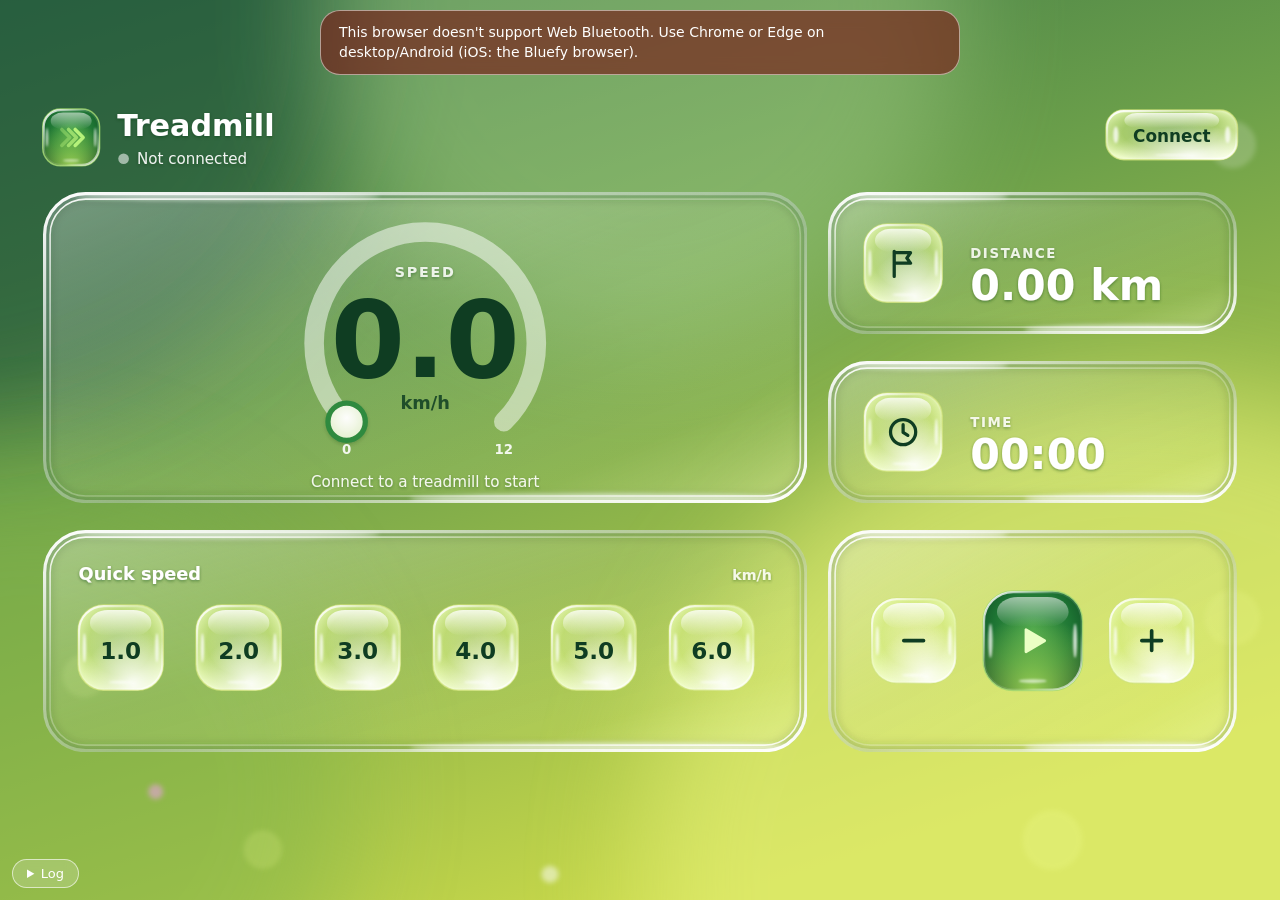
==== commit 25e8fdc1: "Rebuild site from the new glass mockups with phone and desktop layouts Inline-SVG glass panels and b" ====
--- a/public/index.html
+++ b/public/index.html
@@ -2,513 +2,72 @@
 <html lang="en">
 <head>
   <meta charset="UTF-8" />
-  <meta name="viewport" content="width=device-width, initial-scale=1" />
+  <meta name="viewport" content="width=device-width, initial-scale=1, viewport-fit=cover" />
+  <meta name="theme-color" content="#2f6b48" />
+  <meta name="color-scheme" content="light" />
+  <meta name="mobile-web-app-capable" content="yes" />
+  <meta name="apple-mobile-web-app-capable" content="yes" />
+  <meta name="apple-mobile-web-app-status-bar-style" content="black-translucent" />
+  <meta name="apple-mobile-web-app-title" content="Treadmill" />
   <title>Treadmill Dashboard (FTMS)</title>
   <link rel="icon" type="image/svg+xml" href="favicon.svg" />
   <link rel="stylesheet" href="glass.css" />
 </head>
 <body>
-  <!-- shared icon symbols (24-unit grid scaled to the button: 100 x 100) -->
+  <!-- shared gradients and filters used by every glass element -->
   <svg width="0" height="0" style="position:absolute" aria-hidden="true">
-    <defs>
-      <radialGradient id="logoFill" cx=".4" cy=".28" r=".9"><stop offset="0" stop-color="#63ba5f"/><stop offset=".45" stop-color="#2f8a3f"/><stop offset="1" stop-color="#114f27"/></radialGradient>
-      <symbol id="i-minus" viewBox="0 0 100 100"><line x1="33" y1="50" x2="67" y2="50" stroke="currentColor" stroke-width="7" stroke-linecap="round"/></symbol>
-      <symbol id="i-plus" viewBox="0 0 100 100"><g stroke="currentColor" stroke-width="7" stroke-linecap="round"><line x1="33" y1="50" x2="67" y2="50"/><line x1="50" y1="33" x2="50" y2="67"/></g></symbol>
-      <symbol id="i-play" viewBox="0 0 100 100"><path d="M34 30 L70 50 L34 70 Z" fill="currentColor" stroke="currentColor" stroke-width="5" stroke-linejoin="round"/></symbol>
-      <symbol id="i-pause" viewBox="0 0 100 100"><g fill="currentColor"><rect x="33" y="33" width="11" height="34" rx="4.4"/><rect x="56" y="33" width="11" height="34" rx="4.4"/></g></symbol>
-      <symbol id="i-stop" viewBox="0 0 100 100"><rect x="36" y="36" width="28" height="28" rx="7" fill="#c2402f"/></symbol>
-      <symbol id="i-reset" viewBox="0 0 100 100"><g fill="none" stroke="currentColor" stroke-width="7.5" stroke-linecap="round" stroke-linejoin="round"><path d="M63.02 39.07 A17 17 0 1 0 64.72 58.5"/><polyline points="66.46,69.89 64.72,58.5 53.98,62.69"/></g></symbol>
-      <symbol id="i-route" viewBox="0 0 100 100"><g fill="none" stroke="currentColor" stroke-width="7" stroke-linecap="round" stroke-linejoin="round"><circle cx="38" cy="62" r="5.5"/><circle cx="62" cy="38" r="5.5"/><path d="M44 62 H52 Q56 62 56 57 V47 Q56 40 60 40"/></g></symbol>
-      <symbol id="i-clock" viewBox="0 0 100 100"><g fill="none" stroke="currentColor" stroke-width="7" stroke-linecap="round" stroke-linejoin="round"><circle cx="50" cy="50" r="19"/><polyline points="50,41 50,50 57,54"/></g></symbol>
-      <symbol id="i-chev" viewBox="0 0 100 100"><g fill="none" stroke="#e8ffc0" stroke-width="9" stroke-linecap="round" stroke-linejoin="round"><polyline points="36,35 50,50 36,65" transform="translate(10 0)"/><polyline points="36,35 50,50 36,65" transform="translate(-8 0)" opacity=".55"/></g></symbol>
-    </defs>
-  </svg>
+<defs>
+<style>text{font-family:Inter,'SF Pro Display','Segoe UI',system-ui,sans-serif;}</style>
+<linearGradient id="bg" x1="0" y1="0" x2="0.55" y2="1">
+ <stop offset="0" stop-color="#2f6b48"/><stop offset=".45" stop-color="#6b9f4a"/><stop offset="1" stop-color="#c9d94a"/></linearGradient>
+<!-- glass panel: clear, slightly greyed body -->
+<linearGradient id="pBody" x1="0" y1="0" x2="1" y2="1">
+ <stop offset="0" stop-color="#fff" stop-opacity=".34"/><stop offset=".45" stop-color="#e4efd6" stop-opacity=".13"/>
+ <stop offset=".8" stop-color="#eaffb0" stop-opacity=".10"/><stop offset="1" stop-color="#f4ffc8" stop-opacity=".34"/></linearGradient>
+<linearGradient id="pRim" x1="0" y1="0" x2="1" y2="1">
+ <stop offset="0" stop-color="#fff"/><stop offset=".3" stop-color="#fff" stop-opacity=".5"/><stop offset=".55" stop-color="#fff" stop-opacity=".28"/>
+ <stop offset=".8" stop-color="#fff" stop-opacity=".7"/><stop offset="1" stop-color="#fff"/></linearGradient>
+<linearGradient id="pLine" x1="0" y1="0" x2="1" y2="1">
+ <stop offset="0" stop-color="#fff" stop-opacity=".95"/><stop offset=".35" stop-color="#fff" stop-opacity=".3"/><stop offset=".65" stop-color="#fff" stop-opacity=".25"/>
+ <stop offset="1" stop-color="#fff" stop-opacity=".9"/></linearGradient>
+<linearGradient id="gloss" x1="0" y1="0" x2="0" y2="1"><stop offset="0" stop-color="#fff" stop-opacity=".95"/><stop offset="1" stop-color="#fff" stop-opacity="0"/></linearGradient>
+<!-- bubble buttons -->
+<radialGradient id="gPale" cx=".5" cy=".45" r=".62"><stop offset="0" stop-color="#f4ffd0" stop-opacity=".3"/><stop offset=".6" stop-color="#d6ef86" stop-opacity=".55"/><stop offset="1" stop-color="#f2ffc8" stop-opacity=".95"/></radialGradient>
+<radialGradient id="gWhite" cx=".5" cy=".4" r=".7"><stop offset="0" stop-color="#fff" stop-opacity=".98"/><stop offset="1" stop-color="#e6f2cc" stop-opacity=".96"/></radialGradient>
+<radialGradient id="gDark" cx=".5" cy=".38" r=".72"><stop offset="0" stop-color="#43a04a"/><stop offset=".55" stop-color="#1d7433"/><stop offset="1" stop-color="#0b4120"/></radialGradient>
+<radialGradient id="gGlowPale" cx=".65" cy=".92" r=".6"><stop offset="0" stop-color="#fff" stop-opacity=".9"/><stop offset="1" stop-color="#fff" stop-opacity="0"/></radialGradient>
+<radialGradient id="gGlowDark" cx=".5" cy="1" r=".75"><stop offset="0" stop-color="#c4f560" stop-opacity=".75"/><stop offset="1" stop-color="#c4f560" stop-opacity="0"/></radialGradient>
+<linearGradient id="gRim" x1="0" y1="0" x2="1" y2="1"><stop offset="0" stop-color="#fff"/><stop offset=".42" stop-color="#fff" stop-opacity=".1"/><stop offset=".7" stop-color="#fff" stop-opacity=".12"/><stop offset="1" stop-color="#fff" stop-opacity=".85"/></linearGradient>
+<linearGradient id="fillBar" x1="0" y1="0" x2="1" y2="0"><stop offset="0" stop-color="#1d7a3a"/><stop offset="1" stop-color="#c4f560"/></linearGradient>
+<linearGradient id="fillTall" x1="0" y1="0" x2="0" y2="1"><stop offset="0" stop-color="#e8ff9a" stop-opacity=".95"/><stop offset="1" stop-color="#fff" stop-opacity=".98"/></linearGradient>
+<linearGradient id="emptyTall" x1="0" y1="0" x2="0" y2="1"><stop offset="0" stop-color="#2f8a3f" stop-opacity=".95"/><stop offset="1" stop-color="#3f9a48" stop-opacity=".85"/></linearGradient>
+<filter id="shadow" x="-20%" y="-20%" width="140%" height="150%"><feDropShadow dx="0" dy="12" stdDeviation="14" flood-color="#0b3a1c" flood-opacity=".28"/></filter>
+<filter id="bshadow" x="-40%" y="-40%" width="180%" height="190%"><feDropShadow dx="0" dy="6" stdDeviation="6" flood-color="#0a3519" flood-opacity=".32"/></filter>
+<filter id="tshadow" x="-10%" y="-20%" width="120%" height="150%"><feDropShadow dx="0" dy="1.5" stdDeviation="1.6" flood-color="#0b3a1c" flood-opacity=".45"/></filter>
+<filter id="b2" x="-50%" y="-50%" width="200%" height="200%"><feGaussianBlur stdDeviation="2.5"/></filter>
+<filter id="b6" x="-50%" y="-50%" width="200%" height="200%"><feGaussianBlur stdDeviation="6"/></filter>
+<filter id="b1" x="-50%" y="-50%" width="200%" height="200%"><feGaussianBlur stdDeviation="1.1"/></filter>
+<filter id="b60" x="-50%" y="-50%" width="200%" height="200%"><feGaussianBlur stdDeviation="50"/></filter>
+</defs></svg>
+  <svg class="bg bg-m" viewBox="0 0 430 932" preserveAspectRatio="xMidYMid slice" aria-hidden="true"><rect width="430" height="932" fill="url(#bg)"/><circle cx="20" cy="20" r="190" fill="#22563a" opacity="0.65" filter="url(#b60)"/><circle cx="215" cy="8" r="150" fill="#a9d38a" opacity="0.45" filter="url(#b60)"/><circle cx="350" cy="912" r="230" fill="#e8f27a" opacity="0.6" filter="url(#b60)"/><circle cx="40" cy="812" r="150" fill="#7fb24a" opacity="0.5" filter="url(#b60)"/><circle cx="60" cy="700" r="20" fill="#d3f08a" opacity="0.18" filter="url(#b2)"/><circle cx="380" cy="640" r="26" fill="#f3ff9a" opacity="0.16" filter="url(#b2)"/><circle cx="330" cy="870" r="28" fill="#f3ff9a" opacity="0.2" filter="url(#b2)"/><circle cx="110" cy="880" r="18" fill="#f3ff9a" opacity="0.17" filter="url(#b2)"/><circle cx="380" cy="150" r="22" fill="#ffffff" opacity="0.18" filter="url(#b2)"/><circle cx="30" cy="330" r="18" fill="#ffffff" opacity="0.14" filter="url(#b2)"/><circle cx="400" cy="480" r="20" fill="#d3f08a" opacity="0.16" filter="url(#b2)"/><circle cx="190" cy="905" r="8" fill="#ffffff" opacity="0.5" filter="url(#b2)"/><circle cx="80" cy="820" r="7" fill="#f0a0ea" opacity="0.55" filter="url(#b2)"/></svg>
+  <svg class="bg bg-d" viewBox="0 0 1440 840" preserveAspectRatio="xMidYMid slice" aria-hidden="true"><rect width="1440" height="840" fill="url(#bg)"/><circle cx="72" cy="17" r="380" fill="#22563a" opacity="0.65" filter="url(#b60)"/><circle cx="720" cy="17" r="300" fill="#a9d38a" opacity="0.45" filter="url(#b60)"/><circle cx="1180" cy="820" r="460" fill="#e8f27a" opacity="0.6" filter="url(#b60)"/><circle cx="150" cy="740" r="300" fill="#7fb24a" opacity="0.5" filter="url(#b60)"/><circle cx="201" cy="631" r="20" fill="#d3f08a" opacity="0.18" filter="url(#b2)"/><circle cx="1273" cy="577" r="26" fill="#f3ff9a" opacity="0.16" filter="url(#b2)"/><circle cx="1105" cy="784" r="28" fill="#f3ff9a" opacity="0.2" filter="url(#b2)"/><circle cx="368" cy="793" r="18" fill="#f3ff9a" opacity="0.17" filter="url(#b2)"/><circle cx="1273" cy="135" r="22" fill="#ffffff" opacity="0.18" filter="url(#b2)"/><circle cx="100" cy="297" r="18" fill="#ffffff" opacity="0.14" filter="url(#b2)"/><circle cx="1340" cy="433" r="20" fill="#d3f08a" opacity="0.16" filter="url(#b2)"/><circle cx="636" cy="816" r="8" fill="#ffffff" opacity="0.5" filter="url(#b2)"/><circle cx="268" cy="739" r="7" fill="#f0a0ea" opacity="0.55" filter="url(#b2)"/></svg>
+
+  <div id="error" class="err" role="alert" hidden></div>
 
   <main class="page">
-
-    <header class="top">
-      <div class="brand">
-        <svg class="logo" viewBox="0 0 64 64" aria-hidden="true"><rect x="1" y="1" width="62" height="62" rx="16" fill="url(#logoFill)" stroke="#bff08a" stroke-opacity=".7" stroke-width="2"/><g fill="none" stroke="#d7ff8a" stroke-width="5" stroke-linecap="round" stroke-linejoin="round"><path d="M14 18 28 32 14 46" opacity=".4"/><path d="M26 18 40 32 26 46" opacity=".7"/><path d="M38 18 52 32 38 46"/></g></svg>
-        <div>
-          <h1>Treadmill</h1>
-          <p><i id="statusDot" class="dot"></i><span id="status">Not connected</span></p>
-        </div>
-      </div>
-      <button id="connectBtn" class="gbtn pill" style="--w:164;--h:52;--r:18;padding-left:8px;gap:14px;font-size:16px">
-        <span class="gbtn dark" style="--s:40;--r:12"><svg class="ic"><use href="#i-chev"/></svg></span>
-        <span id="connectLabel">Connect</span>
-      </button>
-    </header>
-
-    <div id="error" class="hidden glass plain err"></div>
-
-    <div class="board">
-
-      <!-- hero: speed gauge -->
-      <section class="glass hero"><div class="hero-in">
-        <button id="resetBtn" class="gbtn pill reset at" style="--x:712;--y:26;--w:122;--h:44;--r:14">
-          <svg class="ic sm"><use href="#i-reset"/></svg><span>Reset</span>
-        </button>
-
-        <svg class="gauge" viewBox="0 0 860 650" aria-hidden="false">
-          <defs>
-            <linearGradient id="prog" gradientUnits="userSpaceOnUse" x1="255" y1="401.2" x2="430" y2="95"><stop offset="0" stop-color="#1d7a3a"/><stop offset="1" stop-color="#b4e04a"/></linearGradient>
-            <radialGradient id="knobFill" cx=".4" cy=".3" r=".9"><stop offset="0" stop-color="#fff"/><stop offset="1" stop-color="#eaf4d4"/></radialGradient>
-            <filter id="glow" x="-30%" y="-30%" width="160%" height="160%"><feGaussianBlur stdDeviation="9"/></filter>
-          </defs>
-          <path d="M306.3 393.7 A175 175 0 1 1 553.7 393.7" fill="none" stroke="#fff" stroke-opacity=".5" stroke-width="20" stroke-linecap="round"/>
-          <path id="arcGlow" fill="none" stroke="#9be04a" stroke-opacity=".55" stroke-width="26" stroke-linecap="round" filter="url(#glow)"/>
-          <path id="arc" fill="none" stroke="url(#prog)" stroke-width="20" stroke-linecap="round"/>
-          <circle id="knob" cx="306.3" cy="393.7" r="18" fill="url(#knobFill)" stroke="#2f8a3f" stroke-width="5.6"/>
-          <text x="286.3" y="433.7" font-size="15" font-weight="600" fill="#2f5f3d" text-anchor="middle">0</text>
-          <text id="maxLabel" x="573.7" y="433.7" font-size="15" font-weight="600" fill="#2f5f3d" text-anchor="middle">12</text>
-          <text x="430" y="218" font-size="15" font-weight="600" fill="#2f5f3d" text-anchor="middle" letter-spacing="4">SPEED</text>
-          <text id="speed" class="num" x="430" y="322" font-size="132" font-weight="700" fill="#0f3d22" text-anchor="middle" style="font-variant-numeric:tabular-nums">0.0</text>
-          <text x="430" y="358" font-size="22" font-weight="500" fill="#2f5f3d" text-anchor="middle">km/h</text>
-        </svg>
-        <input id="customSpeed" class="ctrl speed-input" type="number" min="0" max="6" step="0.1" inputmode="decimal" aria-label="Speed in km/h" hidden disabled />
-
-        <button id="slower" class="gbtn ctrl at" style="--x:332;--y:430;--s:68;--r:20.4" aria-label="Slower"><svg class="ic"><use href="#i-minus"/></svg></button>
-        <button id="faster" class="gbtn ctrl at" style="--x:460;--y:430;--s:68;--r:20.4" aria-label="Faster"><svg class="ic"><use href="#i-plus"/></svg></button>
-        <button id="toggleBtn" class="gbtn white ctrl at" style="--x:339;--y:528;--s:92;--r:27.6" aria-label="Start / pause">
-          <svg class="ic i-play"><use href="#i-play"/></svg><svg class="ic i-pause"><use href="#i-pause"/></svg>
-        </button>
-        <button id="stopBtn" class="gbtn ctrl at" style="--x:453;--y:540;--s:68;--r:20.4" aria-label="Stop"><svg class="ic"><use href="#i-stop"/></svg></button>
-      </div></section>
-
-      <div class="side">
-        <section class="glass rt dt"><div class="rt-in">
-          <svg class="fill" viewBox="0 0 380 200"><text class="lbl" x="36" y="50">DISTANCE</text><text class="big" x="36" y="144"><tspan id="distance">0.00</tspan><tspan class="unit" dx="12">km</tspan></text></svg>
-          <span class="gbtn at" style="--x:310;--y:22;--s:56;--r:16.8"><svg class="ic"><use href="#i-route"/></svg></span>
-        </div></section>
-
-        <section class="glass rt dt"><div class="rt-in">
-          <svg class="fill" viewBox="0 0 380 200"><text class="lbl" x="36" y="50">TIME</text><text class="big" x="36" y="144"><tspan id="time">00:00</tspan></text></svg>
-          <span class="gbtn at" style="--x:310;--y:22;--s:56;--r:16.8"><svg class="ic"><use href="#i-clock"/></svg></span>
-        </div></section>
-
-        <section class="glass rt q"><div class="rt-in">
-          <svg class="fill" viewBox="0 0 380 210"></svg>
-          <button class="gbtn preset ctrl at" style="--x:41;--y:64;--s:60;--r:18" data-speed="1" disabled>1.0</button>
-          <button class="gbtn preset ctrl at" style="--x:160;--y:64;--s:60;--r:18" data-speed="2" disabled>2.0</button>
-          <button class="gbtn preset ctrl at" style="--x:279;--y:64;--s:60;--r:18" data-speed="3" disabled>3.0</button>
-          <button class="gbtn preset ctrl at" style="--x:41;--y:134;--s:60;--r:18" data-speed="4" disabled>4.0</button>
-          <button class="gbtn preset ctrl at" style="--x:160;--y:134;--s:60;--r:18" data-speed="5" disabled>5.0</button>
-          <button class="gbtn preset ctrl at" style="--x:279;--y:134;--s:60;--r:18" data-speed="6" disabled>6.0</button>
-        </div></section>
-      </div>
-    </div>
-
-    <details class="glass plain log">
-      <summary>Log</summary>
-      <pre id="log"></pre>
-    </details>
+    <section class="stage stage-m" aria-label="Treadmill controls">
+      <div class="canvas"><header class="el head" style="--x:0;--y:0;--w:430;--h:130" ><svg class="" viewBox="0 0 430 130" aria-hidden="true"><g><rect x="24" y="56" width="52" height="52" rx="16" fill="url(#gDark)"/><rect x="24" y="56" width="52" height="52" rx="16" fill="url(#gGlowDark)"/><rect x="24" y="56" width="52" height="52" rx="16" fill="none" stroke="#a6dc6e" stroke-opacity=".8" stroke-width="1.6"/><rect x="31.28" y="59.12" width="37.44" height="15.6" rx="11.2" fill="url(#gloss)" opacity="0.6"/><ellipse cx="27.9" cy="82.0" rx="1.04" ry="8.84" fill="#fff" fill-opacity=".75" filter="url(#b1)"/><ellipse cx="72.1" cy="82.0" rx="1.04" ry="8.84" fill="#fff" fill-opacity=".75" filter="url(#b1)"/><ellipse cx="50.0" cy="103.06" rx="7.280000000000001" ry="0.9359999999999999" fill="#fff" fill-opacity=".6" filter="url(#b1)"/><rect x="25.2" y="57.2" width="49.6" height="49.6" rx="14.8" fill="none" stroke="url(#gRim)" stroke-width="2.4"/></g><g transform="translate(36.0,68.0) scale(1.1666666666666667)" fill="none" stroke-linecap="round" stroke-linejoin="round"><path d="M5 6l6 6-6 6" opacity=".4" stroke="#b6f27a" stroke-width="2.6"/><path d="M10 6l6 6-6 6" opacity=".7" stroke="#b6f27a" stroke-width="2.6"/><path d="M15 6l6 6-6 6" stroke="#b6f27a" stroke-width="2.6"/></g><text x="90" y="78" font-size="26" font-weight="700" fill="#fff" text-anchor="start" opacity="1" letter-spacing="0" filter="url(#tshadow)">Treadmill</text><circle class="halo" cx="95" cy="98" r="9" fill="#c9f27a" fill-opacity="0"/><circle class="sdot" cx="95" cy="98" r="5"/><text class="status" data-max="182" x="108" y="103" font-size="15" font-weight="500" fill="#fff" text-anchor="start" opacity="0.92" letter-spacing="0" filter="url(#tshadow)">Not connected</text></svg></header><button type="button" class="el b conn" style="--x:302;--y:58;--w:104;--h:48" aria-label="Connect to treadmill" data-act="connect"><svg viewBox="302 58 104 48" aria-hidden="true"><g class="k"><g><rect x="302" y="58" width="104" height="48" rx="16" fill="url(#gPale)"/><rect x="302" y="58" width="104" height="48" rx="16" fill="url(#gGlowPale)"/><rect x="302" y="58" width="104" height="48" rx="16" fill="none" stroke="#cfe27a" stroke-opacity=".8" stroke-width="1.6"/><rect x="316.56" y="60.88" width="74.88" height="14.399999999999999" rx="11.2" fill="url(#gloss)" opacity="0.85"/><ellipse cx="309.8" cy="82.0" rx="2.08" ry="8.16" fill="#fff" fill-opacity=".75" filter="url(#b1)"/><ellipse cx="398.2" cy="82.0" rx="2.08" ry="8.16" fill="#fff" fill-opacity=".75" filter="url(#b1)"/><ellipse cx="354.0" cy="101.44" rx="14.560000000000002" ry="0.8639999999999999" fill="#fff" fill-opacity=".6" filter="url(#b1)"/><rect x="303.2" y="59.2" width="101.6" height="45.6" rx="14.8" fill="none" stroke="url(#gRim)" stroke-width="2.4"/></g><text data-bind="connectLabel" x="354" y="88" font-size="17" font-weight="700" fill="#0f3d22" text-anchor="middle" opacity="1" letter-spacing="0">Connect</text></g></svg></button><div class="el panel" style="--x:24;--y:136;--w:382;--h:268" ><svg class="" viewBox="24 136 382 268" aria-hidden="true"><g><clipPath id="c1"><rect x="24" y="136" width="382" height="268" rx="40"/></clipPath><rect x="24" y="136" width="382" height="268" rx="40" fill="url(#pBody)"/><g clip-path="url(#c1)"><rect x="24" y="136" width="382" height="268" rx="40" fill="none" stroke="#0b3a1c" stroke-opacity=".22" stroke-width="14" filter="url(#b6)"/><ellipse cx="115.67999999999999" cy="141" rx="76.4" ry="5" fill="#fff" fill-opacity=".55" filter="url(#b2)"/><ellipse cx="306.68" cy="399" rx="99.32000000000001" ry="6" fill="#fff" fill-opacity=".6" filter="url(#b2)"/></g><rect x="25.8" y="137.8" width="378.4" height="264.4" rx="38.2" fill="none" stroke="url(#pRim)" stroke-width="3.6"/><rect x="32" y="144" width="366" height="252" rx="32" fill="none" stroke="url(#pLine)" stroke-width="1.8"/></g></svg></div><div class="el wheel" style="--x:24;--y:136;--w:382;--h:268" data-cx="215" data-cy="262" data-r="100"><svg class="" viewBox="24 136 382 268" aria-hidden="true"><defs><linearGradient id="progm" gradientUnits="userSpaceOnUse" x1="144.3" y1="332.7" x2="215" y2="162"><stop offset="0" stop-color="#1d7a3a"/><stop offset="1" stop-color="#c4f560"/></linearGradient></defs><path d="M144.3 332.7A100 100 0 1 1 285.7 332.7" fill="none" stroke="#fff" stroke-opacity=".5" stroke-width="18" stroke-linecap="round"/><path class="w-arc" d="" fill="none" stroke="url(#progm)" stroke-width="18" stroke-linecap="round"/><circle class="w-ksh" cx="144.3" cy="334.7" r="19" fill="#0b3a1c" fill-opacity=".3" filter="url(#b2)"/><circle class="w-knob" cx="144.3" cy="332.7" r="17" fill="url(#gWhite)" stroke="#2f8a3f" stroke-width="4.8"/><text x="144.28932188134524" y="364.71067811865476" font-size="15" font-weight="600" fill="#fff" text-anchor="middle" opacity="0.9" letter-spacing="0">0</text><text class="w-max" x="285.71067811865476" y="364.71067811865476" font-size="15" font-weight="600" fill="#fff" text-anchor="middle" opacity="0.9" letter-spacing="0">12</text><text x="215" y="209.92000000000002" font-size="14" font-weight="700" fill="#fff" text-anchor="middle" opacity="0.85" letter-spacing="2" filter="url(#tshadow)">SPEED</text><text class="num" data-bind="speed" data-act="editspeed" x="215" y="288.88" font-size="84" font-weight="700" fill="#0f3d22" text-anchor="middle" opacity="1" letter-spacing="0">0.0</text><text x="215" y="324.88" font-size="20" font-weight="600" fill="#0f3d22" text-anchor="middle" opacity="0.85" letter-spacing="0">km/h</text></svg></div><div class="el ov" style="--x:24;--y:136;--w:382;--h:268" ><svg class="" viewBox="24 136 382 268" aria-hidden="true"><text data-bind="caption" x="215" y="388" font-size="15" font-weight="500" fill="#fff" text-anchor="middle" opacity="0.9" letter-spacing="0" filter="url(#tshadow)">Connect to a treadmill to start</text></svg></div><div class="el panel" style="--x:24;--y:424;--w:183;--h:104" ><svg class="" viewBox="24 424 183 104" aria-hidden="true"><g><clipPath id="c2"><rect x="24" y="424" width="183" height="104" rx="32"/></clipPath><rect x="24" y="424" width="183" height="104" rx="32" fill="url(#pBody)"/><g clip-path="url(#c2)"><rect x="24" y="424" width="183" height="104" rx="32" fill="none" stroke="#0b3a1c" stroke-opacity=".22" stroke-width="14" filter="url(#b6)"/><ellipse cx="67.92" cy="429" rx="36.6" ry="5" fill="#fff" fill-opacity=".55" filter="url(#b2)"/><ellipse cx="159.42" cy="523" rx="47.58" ry="6" fill="#fff" fill-opacity=".6" filter="url(#b2)"/></g><rect x="25.8" y="425.8" width="179.4" height="100.4" rx="30.2" fill="none" stroke="url(#pRim)" stroke-width="3.6"/><rect x="32" y="432" width="167" height="88" rx="24" fill="none" stroke="url(#pLine)" stroke-width="1.8"/></g></svg></div><div class="el b static" style="--x:44;--y:452;--w:48;--h:48" ><svg class="" viewBox="44 452 48 48" aria-hidden="true"><g><rect x="44" y="452" width="48" height="48" rx="15" fill="url(#gPale)"/><rect x="44" y="452" width="48" height="48" rx="15" fill="url(#gGlowPale)"/><rect x="44" y="452" width="48" height="48" rx="15" fill="none" stroke="#cfe27a" stroke-opacity=".8" stroke-width="1.6"/><rect x="50.72" y="454.88" width="34.56" height="14.399999999999999" rx="10.5" fill="url(#gloss)" opacity="0.85"/><ellipse cx="47.6" cy="476.0" rx="0.96" ry="8.16" fill="#fff" fill-opacity=".75" filter="url(#b1)"/><ellipse cx="88.4" cy="476.0" rx="0.96" ry="8.16" fill="#fff" fill-opacity=".75" filter="url(#b1)"/><ellipse cx="68.0" cy="495.44" rx="6.720000000000001" ry="0.8639999999999999" fill="#fff" fill-opacity=".6" filter="url(#b1)"/><rect x="45.2" y="453.2" width="45.6" height="45.6" rx="13.8" fill="none" stroke="url(#gRim)" stroke-width="2.4"/></g><g transform="translate(56.0,464.0) scale(1.0)" fill="none" stroke-linecap="round" stroke-linejoin="round"><path d="M6 21V4M6 5h11l-2.5 3.6L17 12H6" stroke="#0f3d22" stroke-width="2.2"/></g></svg></div><div class="el ov" style="--x:24;--y:424;--w:183;--h:104" ><svg class="" viewBox="24 424 183 104" aria-hidden="true"><text x="104" y="466" font-size="12" font-weight="700" fill="#fff" text-anchor="start" opacity="0.85" letter-spacing="1.2" filter="url(#tshadow)">DISTANCE</text><text data-bind="distance" x="104" y="496" font-size="27" font-weight="700" fill="#fff" text-anchor="start" opacity="1" letter-spacing="0" filter="url(#tshadow)">0.00</text></svg></div><div class="el panel" style="--x:223;--y:424;--w:183;--h:104" ><svg class="" viewBox="223 424 183 104" aria-hidden="true"><g><clipPath id="c3"><rect x="223" y="424" width="183" height="104" rx="32"/></clipPath><rect x="223" y="424" width="183" height="104" rx="32" fill="url(#pBody)"/><g clip-path="url(#c3)"><rect x="223" y="424" width="183" height="104" rx="32" fill="none" stroke="#0b3a1c" stroke-opacity=".22" stroke-width="14" filter="url(#b6)"/><ellipse cx="266.92" cy="429" rx="36.6" ry="5" fill="#fff" fill-opacity=".55" filter="url(#b2)"/><ellipse cx="358.41999999999996" cy="523" rx="47.58" ry="6" fill="#fff" fill-opacity=".6" filter="url(#b2)"/></g><rect x="224.8" y="425.8" width="179.4" height="100.4" rx="30.2" fill="none" stroke="url(#pRim)" stroke-width="3.6"/><rect x="231" y="432" width="167" height="88" rx="24" fill="none" stroke="url(#pLine)" stroke-width="1.8"/></g></svg></div><div class="el b static" style="--x:243;--y:452;--w:48;--h:48" ><svg class="" viewBox="243 452 48 48" aria-hidden="true"><g><rect x="243" y="452" width="48" height="48" rx="15" fill="url(#gPale)"/><rect x="243" y="452" width="48" height="48" rx="15" fill="url(#gGlowPale)"/><rect x="243" y="452" width="48" height="48" rx="15" fill="none" stroke="#cfe27a" stroke-opacity=".8" stroke-width="1.6"/><rect x="249.72" y="454.88" width="34.56" height="14.399999999999999" rx="10.5" fill="url(#gloss)" opacity="0.85"/><ellipse cx="246.6" cy="476.0" rx="0.96" ry="8.16" fill="#fff" fill-opacity=".75" filter="url(#b1)"/><ellipse cx="287.4" cy="476.0" rx="0.96" ry="8.16" fill="#fff" fill-opacity=".75" filter="url(#b1)"/><ellipse cx="267.0" cy="495.44" rx="6.720000000000001" ry="0.8639999999999999" fill="#fff" fill-opacity=".6" filter="url(#b1)"/><rect x="244.2" y="453.2" width="45.6" height="45.6" rx="13.8" fill="none" stroke="url(#gRim)" stroke-width="2.4"/></g><g transform="translate(255.0,464.0) scale(1.0)" fill="none" stroke-linecap="round" stroke-linejoin="round"><circle cx="12" cy="12" r="8.5" stroke="#0f3d22" stroke-width="2.2"/><path d="M12 7v5.2l3.2 2" stroke="#0f3d22" stroke-width="2.2"/></g></svg></div><div class="el ov" style="--x:223;--y:424;--w:183;--h:104" ><svg class="" viewBox="223 424 183 104" aria-hidden="true"><text x="303" y="466" font-size="12" font-weight="700" fill="#fff" text-anchor="start" opacity="0.85" letter-spacing="1.2" filter="url(#tshadow)">TIME</text><text data-bind="time" x="303" y="496" font-size="27" font-weight="700" fill="#fff" text-anchor="start" opacity="1" letter-spacing="0" filter="url(#tshadow)">00:00</text></svg></div><div class="el panel" style="--x:24;--y:548;--w:382;--h:266" ><svg class="" viewBox="24 548 382 266" aria-hidden="true"><g><clipPath id="c4"><rect x="24" y="548" width="382" height="266" rx="40"/></clipPath><rect x="24" y="548" width="382" height="266" rx="40" fill="url(#pBody)"/><g clip-path="url(#c4)"><rect x="24" y="548" width="382" height="266" rx="40" fill="none" stroke="#0b3a1c" stroke-opacity=".22" stroke-width="14" filter="url(#b6)"/><ellipse cx="115.67999999999999" cy="553" rx="76.4" ry="5" fill="#fff" fill-opacity=".55" filter="url(#b2)"/><ellipse cx="306.68" cy="809" rx="99.32000000000001" ry="6" fill="#fff" fill-opacity=".6" filter="url(#b2)"/></g><rect x="25.8" y="549.8" width="378.4" height="262.4" rx="38.2" fill="none" stroke="url(#pRim)" stroke-width="3.6"/><rect x="32" y="556" width="366" height="250" rx="32" fill="none" stroke="url(#pLine)" stroke-width="1.8"/></g></svg></div><div class="el ov" style="--x:24;--y:548;--w:382;--h:266" ><svg class="" viewBox="24 548 382 266" aria-hidden="true"><text x="52" y="594" font-size="17" font-weight="700" fill="#fff" text-anchor="start" opacity="1" letter-spacing="0" filter="url(#tshadow)">Quick speed</text><text x="380" y="594" font-size="14" font-weight="600" fill="#fff" text-anchor="end" opacity="0.85" letter-spacing="0" filter="url(#tshadow)">km/h</text></svg></div><button type="button" class="el b ctrl preset" style="--x:52;--y:614;--w:80;--h:80" aria-label="1.0 kilometres per hour" data-act="preset" data-speed="1"><svg viewBox="52 614 80 80" aria-hidden="true"><g class="k-pale"><g><rect x="52" y="614" width="80" height="80" rx="24" fill="url(#gPale)"/><rect x="52" y="614" width="80" height="80" rx="24" fill="url(#gGlowPale)"/><rect x="52" y="614" width="80" height="80" rx="24" fill="none" stroke="#cfe27a" stroke-opacity=".8" stroke-width="1.6"/><rect x="63.2" y="618.8" width="57.599999999999994" height="24.0" rx="16.799999999999997" fill="url(#gloss)" opacity="0.85"/><ellipse cx="58.0" cy="654.0" rx="1.6" ry="13.600000000000001" fill="#fff" fill-opacity=".75" filter="url(#b1)"/><ellipse cx="126.0" cy="654.0" rx="1.6" ry="13.600000000000001" fill="#fff" fill-opacity=".75" filter="url(#b1)"/><ellipse cx="92.0" cy="686.4" rx="11.200000000000001" ry="1.44" fill="#fff" fill-opacity=".6" filter="url(#b1)"/><rect x="53.2" y="615.2" width="77.6" height="77.6" rx="22.8" fill="none" stroke="url(#gRim)" stroke-width="2.4"/></g><text x="92.0" y="664.4" font-size="22" font-weight="700" fill="#0f3d22" text-anchor="middle" opacity="1" letter-spacing="0">1.0</text></g><g class="k-dark"><g><rect x="52" y="614" width="80" height="80" rx="24" fill="url(#gDark)"/><rect x="52" y="614" width="80" height="80" rx="24" fill="url(#gGlowDark)"/><rect x="52" y="614" width="80" height="80" rx="24" fill="none" stroke="#a6dc6e" stroke-opacity=".8" stroke-width="1.6"/><rect x="63.2" y="618.8" width="57.599999999999994" height="24.0" rx="16.799999999999997" fill="url(#gloss)" opacity="0.6"/><ellipse cx="58.0" cy="654.0" rx="1.6" ry="13.600000000000001" fill="#fff" fill-opacity=".75" filter="url(#b1)"/><ellipse cx="126.0" cy="654.0" rx="1.6" ry="13.600000000000001" fill="#fff" fill-opacity=".75" filter="url(#b1)"/><ellipse cx="92.0" cy="686.4" rx="11.200000000000001" ry="1.44" fill="#fff" fill-opacity=".6" filter="url(#b1)"/><rect x="53.2" y="615.2" width="77.6" height="77.6" rx="22.8" fill="none" stroke="url(#gRim)" stroke-width="2.4"/></g><text x="92.0" y="664.4" font-size="22" font-weight="700" fill="#eaffc4" text-anchor="middle" opacity="1" letter-spacing="0">1.0</text></g></svg></button><button type="button" class="el b ctrl preset" style="--x:179;--y:614;--w:80;--h:80" aria-label="2.0 kilometres per hour" data-act="preset" data-speed="2"><svg viewBox="179 614 80 80" aria-hidden="true"><g class="k-pale"><g><rect x="179" y="614" width="80" height="80" rx="24" fill="url(#gPale)"/><rect x="179" y="614" width="80" height="80" rx="24" fill="url(#gGlowPale)"/><rect x="179" y="614" width="80" height="80" rx="24" fill="none" stroke="#cfe27a" stroke-opacity=".8" stroke-width="1.6"/><rect x="190.2" y="618.8" width="57.599999999999994" height="24.0" rx="16.799999999999997" fill="url(#gloss)" opacity="0.85"/><ellipse cx="185.0" cy="654.0" rx="1.6" ry="13.600000000000001" fill="#fff" fill-opacity=".75" filter="url(#b1)"/><ellipse cx="253.0" cy="654.0" rx="1.6" ry="13.600000000000001" fill="#fff" fill-opacity=".75" filter="url(#b1)"/><ellipse cx="219.0" cy="686.4" rx="11.200000000000001" ry="1.44" fill="#fff" fill-opacity=".6" filter="url(#b1)"/><rect x="180.2" y="615.2" width="77.6" height="77.6" rx="22.8" fill="none" stroke="url(#gRim)" stroke-width="2.4"/></g><text x="219.0" y="664.4" font-size="22" font-weight="700" fill="#0f3d22" text-anchor="middle" opacity="1" letter-spacing="0">2.0</text></g><g class="k-dark"><g><rect x="179" y="614" width="80" height="80" rx="24" fill="url(#gDark)"/><rect x="179" y="614" width="80" height="80" rx="24" fill="url(#gGlowDark)"/><rect x="179" y="614" width="80" height="80" rx="24" fill="none" stroke="#a6dc6e" stroke-opacity=".8" stroke-width="1.6"/><rect x="190.2" y="618.8" width="57.599999999999994" height="24.0" rx="16.799999999999997" fill="url(#gloss)" opacity="0.6"/><ellipse cx="185.0" cy="654.0" rx="1.6" ry="13.600000000000001" fill="#fff" fill-opacity=".75" filter="url(#b1)"/><ellipse cx="253.0" cy="654.0" rx="1.6" ry="13.600000000000001" fill="#fff" fill-opacity=".75" filter="url(#b1)"/><ellipse cx="219.0" cy="686.4" rx="11.200000000000001" ry="1.44" fill="#fff" fill-opacity=".6" filter="url(#b1)"/><rect x="180.2" y="615.2" width="77.6" height="77.6" rx="22.8" fill="none" stroke="url(#gRim)" stroke-width="2.4"/></g><text x="219.0" y="664.4" font-size="22" font-weight="700" fill="#eaffc4" text-anchor="middle" opacity="1" letter-spacing="0">2.0</text></g></svg></button><button type="button" class="el b ctrl preset" style="--x:306;--y:614;--w:80;--h:80" aria-label="3.0 kilometres per hour" data-act="preset" data-speed="3"><svg viewBox="306 614 80 80" aria-hidden="true"><g class="k-pale"><g><rect x="306" y="614" width="80" height="80" rx="24" fill="url(#gPale)"/><rect x="306" y="614" width="80" height="80" rx="24" fill="url(#gGlowPale)"/><rect x="306" y="614" width="80" height="80" rx="24" fill="none" stroke="#cfe27a" stroke-opacity=".8" stroke-width="1.6"/><rect x="317.2" y="618.8" width="57.599999999999994" height="24.0" rx="16.799999999999997" fill="url(#gloss)" opacity="0.85"/><ellipse cx="312.0" cy="654.0" rx="1.6" ry="13.600000000000001" fill="#fff" fill-opacity=".75" filter="url(#b1)"/><ellipse cx="380.0" cy="654.0" rx="1.6" ry="13.600000000000001" fill="#fff" fill-opacity=".75" filter="url(#b1)"/><ellipse cx="346.0" cy="686.4" rx="11.200000000000001" ry="1.44" fill="#fff" fill-opacity=".6" filter="url(#b1)"/><rect x="307.2" y="615.2" width="77.6" height="77.6" rx="22.8" fill="none" stroke="url(#gRim)" stroke-width="2.4"/></g><text x="346.0" y="664.4" font-size="22" font-weight="700" fill="#0f3d22" text-anchor="middle" opacity="1" letter-spacing="0">3.0</text></g><g class="k-dark"><g><rect x="306" y="614" width="80" height="80" rx="24" fill="url(#gDark)"/><rect x="306" y="614" width="80" height="80" rx="24" fill="url(#gGlowDark)"/><rect x="306" y="614" width="80" height="80" rx="24" fill="none" stroke="#a6dc6e" stroke-opacity=".8" stroke-width="1.6"/><rect x="317.2" y="618.8" width="57.599999999999994" height="24.0" rx="16.799999999999997" fill="url(#gloss)" opacity="0.6"/><ellipse cx="312.0" cy="654.0" rx="1.6" ry="13.600000000000001" fill="#fff" fill-opacity=".75" filter="url(#b1)"/><ellipse cx="380.0" cy="654.0" rx="1.6" ry="13.600000000000001" fill="#fff" fill-opacity=".75" filter="url(#b1)"/><ellipse cx="346.0" cy="686.4" rx="11.200000000000001" ry="1.44" fill="#fff" fill-opacity=".6" filter="url(#b1)"/><rect x="307.2" y="615.2" width="77.6" height="77.6" rx="22.8" fill="none" stroke="url(#gRim)" stroke-width="2.4"/></g><text x="346.0" y="664.4" font-size="22" font-weight="700" fill="#eaffc4" text-anchor="middle" opacity="1" letter-spacing="0">3.0</text></g></svg></button><button type="button" class="el b ctrl preset" style="--x:52;--y:712;--w:80;--h:80" aria-label="4.0 kilometres per hour" data-act="preset" data-speed="4"><svg viewBox="52 712 80 80" aria-hidden="true"><g class="k-pale"><g><rect x="52" y="712" width="80" height="80" rx="24" fill="url(#gPale)"/><rect x="52" y="712" width="80" height="80" rx="24" fill="url(#gGlowPale)"/><rect x="52" y="712" width="80" height="80" rx="24" fill="none" stroke="#cfe27a" stroke-opacity=".8" stroke-width="1.6"/><rect x="63.2" y="716.8" width="57.599999999999994" height="24.0" rx="16.799999999999997" fill="url(#gloss)" opacity="0.85"/><ellipse cx="58.0" cy="752.0" rx="1.6" ry="13.600000000000001" fill="#fff" fill-opacity=".75" filter="url(#b1)"/><ellipse cx="126.0" cy="752.0" rx="1.6" ry="13.600000000000001" fill="#fff" fill-opacity=".75" filter="url(#b1)"/><ellipse cx="92.0" cy="784.4" rx="11.200000000000001" ry="1.44" fill="#fff" fill-opacity=".6" filter="url(#b1)"/><rect x="53.2" y="713.2" width="77.6" height="77.6" rx="22.8" fill="none" stroke="url(#gRim)" stroke-width="2.4"/></g><text x="92.0" y="762.4" font-size="22" font-weight="700" fill="#0f3d22" text-anchor="middle" opacity="1" letter-spacing="0">4.0</text></g><g class="k-dark"><g><rect x="52" y="712" width="80" height="80" rx="24" fill="url(#gDark)"/><rect x="52" y="712" width="80" height="80" rx="24" fill="url(#gGlowDark)"/><rect x="52" y="712" width="80" height="80" rx="24" fill="none" stroke="#a6dc6e" stroke-opacity=".8" stroke-width="1.6"/><rect x="63.2" y="716.8" width="57.599999999999994" height="24.0" rx="16.799999999999997" fill="url(#gloss)" opacity="0.6"/><ellipse cx="58.0" cy="752.0" rx="1.6" ry="13.600000000000001" fill="#fff" fill-opacity=".75" filter="url(#b1)"/><ellipse cx="126.0" cy="752.0" rx="1.6" ry="13.600000000000001" fill="#fff" fill-opacity=".75" filter="url(#b1)"/><ellipse cx="92.0" cy="784.4" rx="11.200000000000001" ry="1.44" fill="#fff" fill-opacity=".6" filter="url(#b1)"/><rect x="53.2" y="713.2" width="77.6" height="77.6" rx="22.8" fill="none" stroke="url(#gRim)" stroke-width="2.4"/></g><text x="92.0" y="762.4" font-size="22" font-weight="700" fill="#eaffc4" text-anchor="middle" opacity="1" letter-spacing="0">4.0</text></g></svg></button><button type="button" class="el b ctrl preset" style="--x:179;--y:712;--w:80;--h:80" aria-label="5.0 kilometres per hour" data-act="preset" data-speed="5"><svg viewBox="179 712 80 80" aria-hidden="true"><g class="k-pale"><g><rect x="179" y="712" width="80" height="80" rx="24" fill="url(#gPale)"/><rect x="179" y="712" width="80" height="80" rx="24" fill="url(#gGlowPale)"/><rect x="179" y="712" width="80" height="80" rx="24" fill="none" stroke="#cfe27a" stroke-opacity=".8" stroke-width="1.6"/><rect x="190.2" y="716.8" width="57.599999999999994" height="24.0" rx="16.799999999999997" fill="url(#gloss)" opacity="0.85"/><ellipse cx="185.0" cy="752.0" rx="1.6" ry="13.600000000000001" fill="#fff" fill-opacity=".75" filter="url(#b1)"/><ellipse cx="253.0" cy="752.0" rx="1.6" ry="13.600000000000001" fill="#fff" fill-opacity=".75" filter="url(#b1)"/><ellipse cx="219.0" cy="784.4" rx="11.200000000000001" ry="1.44" fill="#fff" fill-opacity=".6" filter="url(#b1)"/><rect x="180.2" y="713.2" width="77.6" height="77.6" rx="22.8" fill="none" stroke="url(#gRim)" stroke-width="2.4"/></g><text x="219.0" y="762.4" font-size="22" font-weight="700" fill="#0f3d22" text-anchor="middle" opacity="1" letter-spacing="0">5.0</text></g><g class="k-dark"><g><rect x="179" y="712" width="80" height="80" rx="24" fill="url(#gDark)"/><rect x="179" y="712" width="80" height="80" rx="24" fill="url(#gGlowDark)"/><rect x="179" y="712" width="80" height="80" rx="24" fill="none" stroke="#a6dc6e" stroke-opacity=".8" stroke-width="1.6"/><rect x="190.2" y="716.8" width="57.599999999999994" height="24.0" rx="16.799999999999997" fill="url(#gloss)" opacity="0.6"/><ellipse cx="185.0" cy="752.0" rx="1.6" ry="13.600000000000001" fill="#fff" fill-opacity=".75" filter="url(#b1)"/><ellipse cx="253.0" cy="752.0" rx="1.6" ry="13.600000000000001" fill="#fff" fill-opacity=".75" filter="url(#b1)"/><ellipse cx="219.0" cy="784.4" rx="11.200000000000001" ry="1.44" fill="#fff" fill-opacity=".6" filter="url(#b1)"/><rect x="180.2" y="713.2" width="77.6" height="77.6" rx="22.8" fill="none" stroke="url(#gRim)" stroke-width="2.4"/></g><text x="219.0" y="762.4" font-size="22" font-weight="700" fill="#eaffc4" text-anchor="middle" opacity="1" letter-spacing="0">5.0</text></g></svg></button><button type="button" class="el b ctrl preset" style="--x:306;--y:712;--w:80;--h:80" aria-label="6.0 kilometres per hour" data-act="preset" data-speed="6"><svg viewBox="306 712 80 80" aria-hidden="true"><g class="k-pale"><g><rect x="306" y="712" width="80" height="80" rx="24" fill="url(#gPale)"/><rect x="306" y="712" width="80" height="80" rx="24" fill="url(#gGlowPale)"/><rect x="306" y="712" width="80" height="80" rx="24" fill="none" stroke="#cfe27a" stroke-opacity=".8" stroke-width="1.6"/><rect x="317.2" y="716.8" width="57.599999999999994" height="24.0" rx="16.799999999999997" fill="url(#gloss)" opacity="0.85"/><ellipse cx="312.0" cy="752.0" rx="1.6" ry="13.600000000000001" fill="#fff" fill-opacity=".75" filter="url(#b1)"/><ellipse cx="380.0" cy="752.0" rx="1.6" ry="13.600000000000001" fill="#fff" fill-opacity=".75" filter="url(#b1)"/><ellipse cx="346.0" cy="784.4" rx="11.200000000000001" ry="1.44" fill="#fff" fill-opacity=".6" filter="url(#b1)"/><rect x="307.2" y="713.2" width="77.6" height="77.6" rx="22.8" fill="none" stroke="url(#gRim)" stroke-width="2.4"/></g><text x="346.0" y="762.4" font-size="22" font-weight="700" fill="#0f3d22" text-anchor="middle" opacity="1" letter-spacing="0">6.0</text></g><g class="k-dark"><g><rect x="306" y="712" width="80" height="80" rx="24" fill="url(#gDark)"/><rect x="306" y="712" width="80" height="80" rx="24" fill="url(#gGlowDark)"/><rect x="306" y="712" width="80" height="80" rx="24" fill="none" stroke="#a6dc6e" stroke-opacity=".8" stroke-width="1.6"/><rect x="317.2" y="716.8" width="57.599999999999994" height="24.0" rx="16.799999999999997" fill="url(#gloss)" opacity="0.6"/><ellipse cx="312.0" cy="752.0" rx="1.6" ry="13.600000000000001" fill="#fff" fill-opacity=".75" filter="url(#b1)"/><ellipse cx="380.0" cy="752.0" rx="1.6" ry="13.600000000000001" fill="#fff" fill-opacity=".75" filter="url(#b1)"/><ellipse cx="346.0" cy="784.4" rx="11.200000000000001" ry="1.44" fill="#fff" fill-opacity=".6" filter="url(#b1)"/><rect x="307.2" y="713.2" width="77.6" height="77.6" rx="22.8" fill="none" stroke="url(#gRim)" stroke-width="2.4"/></g><text x="346.0" y="762.4" font-size="22" font-weight="700" fill="#eaffc4" text-anchor="middle" opacity="1" letter-spacing="0">6.0</text></g></svg></button><button type="button" class="el b ctrl" style="--x:77;--y:834;--w:72;--h:72" aria-label="Slower" data-act="slower"><svg viewBox="77 834 72 72" aria-hidden="true"><g class="k"><g><rect x="77" y="834" width="72" height="72" rx="22" fill="url(#gPale)"/><rect x="77" y="834" width="72" height="72" rx="22" fill="url(#gGlowPale)"/><rect x="77" y="834" width="72" height="72" rx="22" fill="none" stroke="#cfe27a" stroke-opacity=".8" stroke-width="1.6"/><rect x="87.08" y="838.32" width="51.839999999999996" height="21.599999999999998" rx="15.399999999999999" fill="url(#gloss)" opacity="0.85"/><ellipse cx="82.4" cy="870.0" rx="1.44" ry="12.24" fill="#fff" fill-opacity=".75" filter="url(#b1)"/><ellipse cx="143.60000000000002" cy="870.0" rx="1.44" ry="12.24" fill="#fff" fill-opacity=".75" filter="url(#b1)"/><ellipse cx="113.0" cy="899.16" rx="10.080000000000002" ry="1.2959999999999998" fill="#fff" fill-opacity=".6" filter="url(#b1)"/><rect x="78.2" y="835.2" width="69.6" height="69.6" rx="20.8" fill="none" stroke="url(#gRim)" stroke-width="2.4"/></g><g transform="translate(98.0,855.0) scale(1.25)" fill="none" stroke-linecap="round" stroke-linejoin="round"><path d="M5 12h14" stroke="#0f3d22" stroke-width="2.6"/></g></g></svg></button><button type="button" class="el b ctrl play" style="--x:175;--y:830;--w:80;--h:80" aria-label="Start or pause" data-act="toggle"><svg viewBox="175 830 80 80" aria-hidden="true"><g class="k"><g><rect x="175" y="830" width="80" height="80" rx="24" fill="url(#gDark)"/><rect x="175" y="830" width="80" height="80" rx="24" fill="url(#gGlowDark)"/><rect x="175" y="830" width="80" height="80" rx="24" fill="none" stroke="#a6dc6e" stroke-opacity=".8" stroke-width="1.6"/><rect x="186.2" y="834.8" width="57.599999999999994" height="24.0" rx="16.799999999999997" fill="url(#gloss)" opacity="0.6"/><ellipse cx="181.0" cy="870.0" rx="1.6" ry="13.600000000000001" fill="#fff" fill-opacity=".75" filter="url(#b1)"/><ellipse cx="249.0" cy="870.0" rx="1.6" ry="13.600000000000001" fill="#fff" fill-opacity=".75" filter="url(#b1)"/><ellipse cx="215.0" cy="902.4" rx="11.200000000000001" ry="1.44" fill="#fff" fill-opacity=".6" filter="url(#b1)"/><rect x="176.2" y="831.2" width="77.6" height="77.6" rx="22.8" fill="none" stroke="url(#gRim)" stroke-width="2.4"/></g><g class="ico-play"><g transform="translate(198.0,853.0) scale(1.4166666666666667)" fill="none" stroke-linecap="round" stroke-linejoin="round"><path d="M8 5.5v13l11-6.5z" fill="#eaffc4" stroke="#eaffc4" stroke-width="1.6"/></g></g><g class="ico-pause"><g transform="translate(198.0,853.0) scale(1.4166666666666667)" fill="none" stroke-linecap="round" stroke-linejoin="round"><rect x="6.5" y="5.5" width="3.8" height="13" rx="1.4" fill="#eaffc4" stroke="none"/><rect x="13.7" y="5.5" width="3.8" height="13" rx="1.4" fill="#eaffc4" stroke="none"/></g></g></g></svg></button><button type="button" class="el b ctrl" style="--x:281;--y:834;--w:72;--h:72" aria-label="Faster" data-act="faster"><svg viewBox="281 834 72 72" aria-hidden="true"><g class="k"><g><rect x="281" y="834" width="72" height="72" rx="22" fill="url(#gPale)"/><rect x="281" y="834" width="72" height="72" rx="22" fill="url(#gGlowPale)"/><rect x="281" y="834" width="72" height="72" rx="22" fill="none" stroke="#cfe27a" stroke-opacity=".8" stroke-width="1.6"/><rect x="291.08" y="838.32" width="51.839999999999996" height="21.599999999999998" rx="15.399999999999999" fill="url(#gloss)" opacity="0.85"/><ellipse cx="286.4" cy="870.0" rx="1.44" ry="12.24" fill="#fff" fill-opacity=".75" filter="url(#b1)"/><ellipse cx="347.6" cy="870.0" rx="1.44" ry="12.24" fill="#fff" fill-opacity=".75" filter="url(#b1)"/><ellipse cx="317.0" cy="899.16" rx="10.080000000000002" ry="1.2959999999999998" fill="#fff" fill-opacity=".6" filter="url(#b1)"/><rect x="282.2" y="835.2" width="69.6" height="69.6" rx="20.8" fill="none" stroke="url(#gRim)" stroke-width="2.4"/></g><g transform="translate(302.0,855.0) scale(1.25)" fill="none" stroke-linecap="round" stroke-linejoin="round"><path d="M12 5v14M5 12h14" stroke="#0f3d22" stroke-width="2.6"/></g></g></svg></button><input class="el speed-input" style="--x:140;--y:180;--w:150;--h:100;--fs:84" type="number" step="0.1" inputmode="decimal" aria-label="Speed in km/h" hidden disabled /></div>
+    </section>
+    <section class="stage stage-d" aria-label="Treadmill controls">
+      <div class="canvas"><header class="el head" style="--x:0;--y:0;--w:1440;--h:130" ><svg class="" viewBox="0 0 1440 130" aria-hidden="true"><g><rect x="48" y="36" width="64" height="64" rx="20" fill="url(#gDark)"/><rect x="48" y="36" width="64" height="64" rx="20" fill="url(#gGlowDark)"/><rect x="48" y="36" width="64" height="64" rx="20" fill="none" stroke="#a6dc6e" stroke-opacity=".8" stroke-width="1.6"/><rect x="56.96" y="39.84" width="46.08" height="19.2" rx="14.0" fill="url(#gloss)" opacity="0.6"/><ellipse cx="52.8" cy="68.0" rx="1.28" ry="10.88" fill="#fff" fill-opacity=".75" filter="url(#b1)"/><ellipse cx="107.2" cy="68.0" rx="1.28" ry="10.88" fill="#fff" fill-opacity=".75" filter="url(#b1)"/><ellipse cx="80.0" cy="93.92" rx="8.96" ry="1.152" fill="#fff" fill-opacity=".6" filter="url(#b1)"/><rect x="49.2" y="37.2" width="61.6" height="61.6" rx="18.8" fill="none" stroke="url(#gRim)" stroke-width="2.4"/></g><g transform="translate(62.0,50.0) scale(1.5)" fill="none" stroke-linecap="round" stroke-linejoin="round"><path d="M5 6l6 6-6 6" opacity=".4" stroke="#b6f27a" stroke-width="2.6"/><path d="M10 6l6 6-6 6" opacity=".7" stroke="#b6f27a" stroke-width="2.6"/><path d="M15 6l6 6-6 6" stroke="#b6f27a" stroke-width="2.6"/></g><text x="132" y="66" font-size="34" font-weight="700" fill="#fff" text-anchor="start" opacity="1" letter-spacing="0" filter="url(#tshadow)">Treadmill</text><circle class="halo" cx="139" cy="92" r="9" fill="#c9f27a" fill-opacity="0"/><circle class="sdot" cx="139" cy="92" r="6"/><text class="status" data-max="1000" x="154" y="98" font-size="17" font-weight="500" fill="#fff" text-anchor="start" opacity="0.92" letter-spacing="0" filter="url(#tshadow)">Not connected</text></svg></header><button type="button" class="el b conn" style="--x:1244;--y:38;--w:148;--h:56" aria-label="Connect to treadmill" data-act="connect"><svg viewBox="1244 38 148 56" aria-hidden="true"><g class="k"><g><rect x="1244" y="38" width="148" height="56" rx="20" fill="url(#gPale)"/><rect x="1244" y="38" width="148" height="56" rx="20" fill="url(#gGlowPale)"/><rect x="1244" y="38" width="148" height="56" rx="20" fill="none" stroke="#cfe27a" stroke-opacity=".8" stroke-width="1.6"/><rect x="1264.72" y="41.36" width="106.56" height="16.8" rx="14.0" fill="url(#gloss)" opacity="0.85"/><ellipse cx="1255.1" cy="66.0" rx="2.96" ry="9.520000000000001" fill="#fff" fill-opacity=".75" filter="url(#b1)"/><ellipse cx="1380.9" cy="66.0" rx="2.96" ry="9.520000000000001" fill="#fff" fill-opacity=".75" filter="url(#b1)"/><ellipse cx="1318.0" cy="88.68" rx="20.720000000000002" ry="1.008" fill="#fff" fill-opacity=".6" filter="url(#b1)"/><rect x="1245.2" y="39.2" width="145.6" height="53.6" rx="18.8" fill="none" stroke="url(#gRim)" stroke-width="2.4"/></g><text data-bind="connectLabel" x="1318" y="74" font-size="19" font-weight="700" fill="#0f3d22" text-anchor="middle" opacity="1" letter-spacing="0">Connect</text></g></svg></button><div class="el panel" style="--x:48;--y:130;--w:860;--h:350" ><svg class="" viewBox="48 130 860 350" aria-hidden="true"><g><clipPath id="c5"><rect x="48" y="130" width="860" height="350" rx="48"/></clipPath><rect x="48" y="130" width="860" height="350" rx="48" fill="url(#pBody)"/><g clip-path="url(#c5)"><rect x="48" y="130" width="860" height="350" rx="48" fill="none" stroke="#0b3a1c" stroke-opacity=".22" stroke-width="14" filter="url(#b6)"/><ellipse cx="254.4" cy="135" rx="172.0" ry="5" fill="#fff" fill-opacity=".55" filter="url(#b2)"/><ellipse cx="684.4" cy="475" rx="223.6" ry="6" fill="#fff" fill-opacity=".6" filter="url(#b2)"/></g><rect x="49.8" y="131.8" width="856.4" height="346.4" rx="46.2" fill="none" stroke="url(#pRim)" stroke-width="3.6"/><rect x="56" y="138" width="844" height="334" rx="40" fill="none" stroke="url(#pLine)" stroke-width="1.8"/></g></svg></div><div class="el wheel" style="--x:48;--y:130;--w:860;--h:350" data-cx="478" data-cy="300" data-r="125"><svg class="" viewBox="48 130 860 350" aria-hidden="true"><defs><linearGradient id="progd" gradientUnits="userSpaceOnUse" x1="389.6" y1="388.4" x2="478" y2="175"><stop offset="0" stop-color="#1d7a3a"/><stop offset="1" stop-color="#c4f560"/></linearGradient></defs><path d="M389.6 388.4A125 125 0 1 1 566.4 388.4" fill="none" stroke="#fff" stroke-opacity=".5" stroke-width="22" stroke-linecap="round"/><path class="w-arc" d="" fill="none" stroke="url(#progd)" stroke-width="22" stroke-linecap="round"/><circle class="w-ksh" cx="389.6" cy="390.4" r="23" fill="#0b3a1c" fill-opacity=".3" filter="url(#b2)"/><circle class="w-knob" cx="389.6" cy="388.4" r="21" fill="url(#gWhite)" stroke="#2f8a3f" stroke-width="5.9"/><text x="389.6116523516816" y="424.3883476483185" font-size="15" font-weight="600" fill="#fff" text-anchor="middle" opacity="0.9" letter-spacing="0">0</text><text class="w-max" x="566.3883476483185" y="424.3883476483185" font-size="15" font-weight="600" fill="#fff" text-anchor="middle" opacity="0.9" letter-spacing="0">12</text><text x="478" y="225.6" font-size="16" font-weight="700" fill="#fff" text-anchor="middle" opacity="0.85" letter-spacing="2" filter="url(#tshadow)">SPEED</text><text class="num" data-bind="speed" data-act="editspeed" x="478" y="338.4" font-size="120" font-weight="700" fill="#0f3d22" text-anchor="middle" opacity="1" letter-spacing="0">0.0</text><text x="478" y="374.4" font-size="20" font-weight="600" fill="#0f3d22" text-anchor="middle" opacity="0.85" letter-spacing="0">km/h</text></svg></div><div class="el ov" style="--x:48;--y:130;--w:860;--h:350" ><svg class="" viewBox="48 130 860 350" aria-hidden="true"><text data-bind="caption" x="478" y="462" font-size="17" font-weight="500" fill="#fff" text-anchor="middle" opacity="0.9" letter-spacing="0" filter="url(#tshadow)">Connect to a treadmill to start</text></svg></div><div class="el panel" style="--x:932;--y:130;--w:460;--h:160" ><svg class="" viewBox="932 130 460 160" aria-hidden="true"><g><clipPath id="c6"><rect x="932" y="130" width="460" height="160" rx="44"/></clipPath><rect x="932" y="130" width="460" height="160" rx="44" fill="url(#pBody)"/><g clip-path="url(#c6)"><rect x="932" y="130" width="460" height="160" rx="44" fill="none" stroke="#0b3a1c" stroke-opacity=".22" stroke-width="14" filter="url(#b6)"/><ellipse cx="1042.4" cy="135" rx="92.0" ry="5" fill="#fff" fill-opacity=".55" filter="url(#b2)"/><ellipse cx="1272.4" cy="285" rx="119.60000000000001" ry="6" fill="#fff" fill-opacity=".6" filter="url(#b2)"/></g><rect x="933.8" y="131.8" width="456.4" height="156.4" rx="42.2" fill="none" stroke="url(#pRim)" stroke-width="3.6"/><rect x="940" y="138" width="444" height="144" rx="36" fill="none" stroke="url(#pLine)" stroke-width="1.8"/></g></svg></div><div class="el b static" style="--x:972;--y:166;--w:88;--h:88" ><svg class="" viewBox="972 166 88 88" aria-hidden="true"><g><rect x="972" y="166" width="88" height="88" rx="26" fill="url(#gPale)"/><rect x="972" y="166" width="88" height="88" rx="26" fill="url(#gGlowPale)"/><rect x="972" y="166" width="88" height="88" rx="26" fill="none" stroke="#cfe27a" stroke-opacity=".8" stroke-width="1.6"/><rect x="984.32" y="171.28" width="63.36" height="26.4" rx="18.2" fill="url(#gloss)" opacity="0.85"/><ellipse cx="978.6" cy="210.0" rx="1.76" ry="14.96" fill="#fff" fill-opacity=".75" filter="url(#b1)"/><ellipse cx="1053.4" cy="210.0" rx="1.76" ry="14.96" fill="#fff" fill-opacity=".75" filter="url(#b1)"/><ellipse cx="1016.0" cy="245.64" rx="12.32" ry="1.5839999999999999" fill="#fff" fill-opacity=".6" filter="url(#b1)"/><rect x="973.2" y="167.2" width="85.6" height="85.6" rx="24.8" fill="none" stroke="url(#gRim)" stroke-width="2.4"/></g><g transform="translate(996.0,190.0) scale(1.6666666666666667)" fill="none" stroke-linecap="round" stroke-linejoin="round"><path d="M6 21V4M6 5h11l-2.5 3.6L17 12H6" stroke="#0f3d22" stroke-width="2.2"/></g></svg></div><div class="el ov" style="--x:932;--y:130;--w:460;--h:160" ><svg class="" viewBox="932 130 460 160" aria-hidden="true"><text x="1092" y="204" font-size="15" font-weight="700" fill="#fff" text-anchor="start" opacity="0.85" letter-spacing="1.8" filter="url(#tshadow)">DISTANCE</text><text x="1092" y="252" font-size="48" font-weight="700" fill="#fff" filter="url(#tshadow)"><tspan data-bind="distance">0.00</tspan> km</text></svg></div><div class="el panel" style="--x:932;--y:320;--w:460;--h:160" ><svg class="" viewBox="932 320 460 160" aria-hidden="true"><g><clipPath id="c7"><rect x="932" y="320" width="460" height="160" rx="44"/></clipPath><rect x="932" y="320" width="460" height="160" rx="44" fill="url(#pBody)"/><g clip-path="url(#c7)"><rect x="932" y="320" width="460" height="160" rx="44" fill="none" stroke="#0b3a1c" stroke-opacity=".22" stroke-width="14" filter="url(#b6)"/><ellipse cx="1042.4" cy="325" rx="92.0" ry="5" fill="#fff" fill-opacity=".55" filter="url(#b2)"/><ellipse cx="1272.4" cy="475" rx="119.60000000000001" ry="6" fill="#fff" fill-opacity=".6" filter="url(#b2)"/></g><rect x="933.8" y="321.8" width="456.4" height="156.4" rx="42.2" fill="none" stroke="url(#pRim)" stroke-width="3.6"/><rect x="940" y="328" width="444" height="144" rx="36" fill="none" stroke="url(#pLine)" stroke-width="1.8"/></g></svg></div><div class="el b static" style="--x:972;--y:356;--w:88;--h:88" ><svg class="" viewBox="972 356 88 88" aria-hidden="true"><g><rect x="972" y="356" width="88" height="88" rx="26" fill="url(#gPale)"/><rect x="972" y="356" width="88" height="88" rx="26" fill="url(#gGlowPale)"/><rect x="972" y="356" width="88" height="88" rx="26" fill="none" stroke="#cfe27a" stroke-opacity=".8" stroke-width="1.6"/><rect x="984.32" y="361.28" width="63.36" height="26.4" rx="18.2" fill="url(#gloss)" opacity="0.85"/><ellipse cx="978.6" cy="400.0" rx="1.76" ry="14.96" fill="#fff" fill-opacity=".75" filter="url(#b1)"/><ellipse cx="1053.4" cy="400.0" rx="1.76" ry="14.96" fill="#fff" fill-opacity=".75" filter="url(#b1)"/><ellipse cx="1016.0" cy="435.64" rx="12.32" ry="1.5839999999999999" fill="#fff" fill-opacity=".6" filter="url(#b1)"/><rect x="973.2" y="357.2" width="85.6" height="85.6" rx="24.8" fill="none" stroke="url(#gRim)" stroke-width="2.4"/></g><g transform="translate(996.0,380.0) scale(1.6666666666666667)" fill="none" stroke-linecap="round" stroke-linejoin="round"><circle cx="12" cy="12" r="8.5" stroke="#0f3d22" stroke-width="2.2"/><path d="M12 7v5.2l3.2 2" stroke="#0f3d22" stroke-width="2.2"/></g></svg></div><div class="el ov" style="--x:932;--y:320;--w:460;--h:160" ><svg class="" viewBox="932 320 460 160" aria-hidden="true"><text x="1092" y="394" font-size="15" font-weight="700" fill="#fff" text-anchor="start" opacity="0.85" letter-spacing="1.8" filter="url(#tshadow)">TIME</text><text x="1092" y="442" font-size="48" font-weight="700" fill="#fff" filter="url(#tshadow)"><tspan data-bind="time">00:00</tspan></text></svg></div><div class="el panel" style="--x:48;--y:510;--w:860;--h:250" ><svg class="" viewBox="48 510 860 250" aria-hidden="true"><g><clipPath id="c8"><rect x="48" y="510" width="860" height="250" rx="48"/></clipPath><rect x="48" y="510" width="860" height="250" rx="48" fill="url(#pBody)"/><g clip-path="url(#c8)"><rect x="48" y="510" width="860" height="250" rx="48" fill="none" stroke="#0b3a1c" stroke-opacity=".22" stroke-width="14" filter="url(#b6)"/><ellipse cx="254.4" cy="515" rx="172.0" ry="5" fill="#fff" fill-opacity=".55" filter="url(#b2)"/><ellipse cx="684.4" cy="755" rx="223.6" ry="6" fill="#fff" fill-opacity=".6" filter="url(#b2)"/></g><rect x="49.8" y="511.8" width="856.4" height="246.4" rx="46.2" fill="none" stroke="url(#pRim)" stroke-width="3.6"/><rect x="56" y="518" width="844" height="234" rx="40" fill="none" stroke="url(#pLine)" stroke-width="1.8"/></g></svg></div><div class="el ov" style="--x:48;--y:510;--w:860;--h:250" ><svg class="" viewBox="48 510 860 250" aria-hidden="true"><text x="88" y="566" font-size="20" font-weight="700" fill="#fff" text-anchor="start" opacity="1" letter-spacing="0" filter="url(#tshadow)">Quick speed</text><text x="868" y="566" font-size="16" font-weight="600" fill="#fff" text-anchor="end" opacity="0.85" letter-spacing="0" filter="url(#tshadow)">km/h</text></svg></div><button type="button" class="el b ctrl preset" style="--x:88;--y:594;--w:96;--h:96" aria-label="1.0 kilometres per hour" data-act="preset" data-speed="1"><svg viewBox="88 594 96 96" aria-hidden="true"><g class="k-pale"><g><rect x="88" y="594" width="96" height="96" rx="29" fill="url(#gPale)"/><rect x="88" y="594" width="96" height="96" rx="29" fill="url(#gGlowPale)"/><rect x="88" y="594" width="96" height="96" rx="29" fill="none" stroke="#cfe27a" stroke-opacity=".8" stroke-width="1.6"/><rect x="101.44" y="599.76" width="69.12" height="28.799999999999997" rx="20.299999999999997" fill="url(#gloss)" opacity="0.85"/><ellipse cx="95.2" cy="642.0" rx="1.92" ry="16.32" fill="#fff" fill-opacity=".75" filter="url(#b1)"/><ellipse cx="176.8" cy="642.0" rx="1.92" ry="16.32" fill="#fff" fill-opacity=".75" filter="url(#b1)"/><ellipse cx="136.0" cy="680.88" rx="13.440000000000001" ry="1.7279999999999998" fill="#fff" fill-opacity=".6" filter="url(#b1)"/><rect x="89.2" y="595.2" width="93.6" height="93.6" rx="27.8" fill="none" stroke="url(#gRim)" stroke-width="2.4"/></g><text x="136.0" y="654.48" font-size="26" font-weight="700" fill="#0f3d22" text-anchor="middle" opacity="1" letter-spacing="0">1.0</text></g><g class="k-dark"><g><rect x="88" y="594" width="96" height="96" rx="29" fill="url(#gDark)"/><rect x="88" y="594" width="96" height="96" rx="29" fill="url(#gGlowDark)"/><rect x="88" y="594" width="96" height="96" rx="29" fill="none" stroke="#a6dc6e" stroke-opacity=".8" stroke-width="1.6"/><rect x="101.44" y="599.76" width="69.12" height="28.799999999999997" rx="20.299999999999997" fill="url(#gloss)" opacity="0.6"/><ellipse cx="95.2" cy="642.0" rx="1.92" ry="16.32" fill="#fff" fill-opacity=".75" filter="url(#b1)"/><ellipse cx="176.8" cy="642.0" rx="1.92" ry="16.32" fill="#fff" fill-opacity=".75" filter="url(#b1)"/><ellipse cx="136.0" cy="680.88" rx="13.440000000000001" ry="1.7279999999999998" fill="#fff" fill-opacity=".6" filter="url(#b1)"/><rect x="89.2" y="595.2" width="93.6" height="93.6" rx="27.8" fill="none" stroke="url(#gRim)" stroke-width="2.4"/></g><text x="136.0" y="654.48" font-size="26" font-weight="700" fill="#eaffc4" text-anchor="middle" opacity="1" letter-spacing="0">1.0</text></g></svg></button><button type="button" class="el b ctrl preset" style="--x:221;--y:594;--w:96;--h:96" aria-label="2.0 kilometres per hour" data-act="preset" data-speed="2"><svg viewBox="221 594 96 96" aria-hidden="true"><g class="k-pale"><g><rect x="221" y="594" width="96" height="96" rx="29" fill="url(#gPale)"/><rect x="221" y="594" width="96" height="96" rx="29" fill="url(#gGlowPale)"/><rect x="221" y="594" width="96" height="96" rx="29" fill="none" stroke="#cfe27a" stroke-opacity=".8" stroke-width="1.6"/><rect x="234.44" y="599.76" width="69.12" height="28.799999999999997" rx="20.299999999999997" fill="url(#gloss)" opacity="0.85"/><ellipse cx="228.2" cy="642.0" rx="1.92" ry="16.32" fill="#fff" fill-opacity=".75" filter="url(#b1)"/><ellipse cx="309.8" cy="642.0" rx="1.92" ry="16.32" fill="#fff" fill-opacity=".75" filter="url(#b1)"/><ellipse cx="269.0" cy="680.88" rx="13.440000000000001" ry="1.7279999999999998" fill="#fff" fill-opacity=".6" filter="url(#b1)"/><rect x="222.2" y="595.2" width="93.6" height="93.6" rx="27.8" fill="none" stroke="url(#gRim)" stroke-width="2.4"/></g><text x="269.0" y="654.48" font-size="26" font-weight="700" fill="#0f3d22" text-anchor="middle" opacity="1" letter-spacing="0">2.0</text></g><g class="k-dark"><g><rect x="221" y="594" width="96" height="96" rx="29" fill="url(#gDark)"/><rect x="221" y="594" width="96" height="96" rx="29" fill="url(#gGlowDark)"/><rect x="221" y="594" width="96" height="96" rx="29" fill="none" stroke="#a6dc6e" stroke-opacity=".8" stroke-width="1.6"/><rect x="234.44" y="599.76" width="69.12" height="28.799999999999997" rx="20.299999999999997" fill="url(#gloss)" opacity="0.6"/><ellipse cx="228.2" cy="642.0" rx="1.92" ry="16.32" fill="#fff" fill-opacity=".75" filter="url(#b1)"/><ellipse cx="309.8" cy="642.0" rx="1.92" ry="16.32" fill="#fff" fill-opacity=".75" filter="url(#b1)"/><ellipse cx="269.0" cy="680.88" rx="13.440000000000001" ry="1.7279999999999998" fill="#fff" fill-opacity=".6" filter="url(#b1)"/><rect x="222.2" y="595.2" width="93.6" height="93.6" rx="27.8" fill="none" stroke="url(#gRim)" stroke-width="2.4"/></g><text x="269.0" y="654.48" font-size="26" font-weight="700" fill="#eaffc4" text-anchor="middle" opacity="1" letter-spacing="0">2.0</text></g></svg></button><button type="button" class="el b ctrl preset" style="--x:354;--y:594;--w:96;--h:96" aria-label="3.0 kilometres per hour" data-act="preset" data-speed="3"><svg viewBox="354 594 96 96" aria-hidden="true"><g class="k-pale"><g><rect x="354" y="594" width="96" height="96" rx="29" fill="url(#gPale)"/><rect x="354" y="594" width="96" height="96" rx="29" fill="url(#gGlowPale)"/><rect x="354" y="594" width="96" height="96" rx="29" fill="none" stroke="#cfe27a" stroke-opacity=".8" stroke-width="1.6"/><rect x="367.44" y="599.76" width="69.12" height="28.799999999999997" rx="20.299999999999997" fill="url(#gloss)" opacity="0.85"/><ellipse cx="361.2" cy="642.0" rx="1.92" ry="16.32" fill="#fff" fill-opacity=".75" filter="url(#b1)"/><ellipse cx="442.8" cy="642.0" rx="1.92" ry="16.32" fill="#fff" fill-opacity=".75" filter="url(#b1)"/><ellipse cx="402.0" cy="680.88" rx="13.440000000000001" ry="1.7279999999999998" fill="#fff" fill-opacity=".6" filter="url(#b1)"/><rect x="355.2" y="595.2" width="93.6" height="93.6" rx="27.8" fill="none" stroke="url(#gRim)" stroke-width="2.4"/></g><text x="402.0" y="654.48" font-size="26" font-weight="700" fill="#0f3d22" text-anchor="middle" opacity="1" letter-spacing="0">3.0</text></g><g class="k-dark"><g><rect x="354" y="594" width="96" height="96" rx="29" fill="url(#gDark)"/><rect x="354" y="594" width="96" height="96" rx="29" fill="url(#gGlowDark)"/><rect x="354" y="594" width="96" height="96" rx="29" fill="none" stroke="#a6dc6e" stroke-opacity=".8" stroke-width="1.6"/><rect x="367.44" y="599.76" width="69.12" height="28.799999999999997" rx="20.299999999999997" fill="url(#gloss)" opacity="0.6"/><ellipse cx="361.2" cy="642.0" rx="1.92" ry="16.32" fill="#fff" fill-opacity=".75" filter="url(#b1)"/><ellipse cx="442.8" cy="642.0" rx="1.92" ry="16.32" fill="#fff" fill-opacity=".75" filter="url(#b1)"/><ellipse cx="402.0" cy="680.88" rx="13.440000000000001" ry="1.7279999999999998" fill="#fff" fill-opacity=".6" filter="url(#b1)"/><rect x="355.2" y="595.2" width="93.6" height="93.6" rx="27.8" fill="none" stroke="url(#gRim)" stroke-width="2.4"/></g><text x="402.0" y="654.48" font-size="26" font-weight="700" fill="#eaffc4" text-anchor="middle" opacity="1" letter-spacing="0">3.0</text></g></svg></button><button type="button" class="el b ctrl preset" style="--x:487;--y:594;--w:96;--h:96" aria-label="4.0 kilometres per hour" data-act="preset" data-speed="4"><svg viewBox="487 594 96 96" aria-hidden="true"><g class="k-pale"><g><rect x="487" y="594" width="96" height="96" rx="29" fill="url(#gPale)"/><rect x="487" y="594" width="96" height="96" rx="29" fill="url(#gGlowPale)"/><rect x="487" y="594" width="96" height="96" rx="29" fill="none" stroke="#cfe27a" stroke-opacity=".8" stroke-width="1.6"/><rect x="500.44" y="599.76" width="69.12" height="28.799999999999997" rx="20.299999999999997" fill="url(#gloss)" opacity="0.85"/><ellipse cx="494.2" cy="642.0" rx="1.92" ry="16.32" fill="#fff" fill-opacity=".75" filter="url(#b1)"/><ellipse cx="575.8" cy="642.0" rx="1.92" ry="16.32" fill="#fff" fill-opacity=".75" filter="url(#b1)"/><ellipse cx="535.0" cy="680.88" rx="13.440000000000001" ry="1.7279999999999998" fill="#fff" fill-opacity=".6" filter="url(#b1)"/><rect x="488.2" y="595.2" width="93.6" height="93.6" rx="27.8" fill="none" stroke="url(#gRim)" stroke-width="2.4"/></g><text x="535.0" y="654.48" font-size="26" font-weight="700" fill="#0f3d22" text-anchor="middle" opacity="1" letter-spacing="0">4.0</text></g><g class="k-dark"><g><rect x="487" y="594" width="96" height="96" rx="29" fill="url(#gDark)"/><rect x="487" y="594" width="96" height="96" rx="29" fill="url(#gGlowDark)"/><rect x="487" y="594" width="96" height="96" rx="29" fill="none" stroke="#a6dc6e" stroke-opacity=".8" stroke-width="1.6"/><rect x="500.44" y="599.76" width="69.12" height="28.799999999999997" rx="20.299999999999997" fill="url(#gloss)" opacity="0.6"/><ellipse cx="494.2" cy="642.0" rx="1.92" ry="16.32" fill="#fff" fill-opacity=".75" filter="url(#b1)"/><ellipse cx="575.8" cy="642.0" rx="1.92" ry="16.32" fill="#fff" fill-opacity=".75" filter="url(#b1)"/><ellipse cx="535.0" cy="680.88" rx="13.440000000000001" ry="1.7279999999999998" fill="#fff" fill-opacity=".6" filter="url(#b1)"/><rect x="488.2" y="595.2" width="93.6" height="93.6" rx="27.8" fill="none" stroke="url(#gRim)" stroke-width="2.4"/></g><text x="535.0" y="654.48" font-size="26" font-weight="700" fill="#eaffc4" text-anchor="middle" opacity="1" letter-spacing="0">4.0</text></g></svg></button><button type="button" class="el b ctrl preset" style="--x:620;--y:594;--w:96;--h:96" aria-label="5.0 kilometres per hour" data-act="preset" data-speed="5"><svg viewBox="620 594 96 96" aria-hidden="true"><g class="k-pale"><g><rect x="620" y="594" width="96" height="96" rx="29" fill="url(#gPale)"/><rect x="620" y="594" width="96" height="96" rx="29" fill="url(#gGlowPale)"/><rect x="620" y="594" width="96" height="96" rx="29" fill="none" stroke="#cfe27a" stroke-opacity=".8" stroke-width="1.6"/><rect x="633.44" y="599.76" width="69.12" height="28.799999999999997" rx="20.299999999999997" fill="url(#gloss)" opacity="0.85"/><ellipse cx="627.2" cy="642.0" rx="1.92" ry="16.32" fill="#fff" fill-opacity=".75" filter="url(#b1)"/><ellipse cx="708.8" cy="642.0" rx="1.92" ry="16.32" fill="#fff" fill-opacity=".75" filter="url(#b1)"/><ellipse cx="668.0" cy="680.88" rx="13.440000000000001" ry="1.7279999999999998" fill="#fff" fill-opacity=".6" filter="url(#b1)"/><rect x="621.2" y="595.2" width="93.6" height="93.6" rx="27.8" fill="none" stroke="url(#gRim)" stroke-width="2.4"/></g><text x="668.0" y="654.48" font-size="26" font-weight="700" fill="#0f3d22" text-anchor="middle" opacity="1" letter-spacing="0">5.0</text></g><g class="k-dark"><g><rect x="620" y="594" width="96" height="96" rx="29" fill="url(#gDark)"/><rect x="620" y="594" width="96" height="96" rx="29" fill="url(#gGlowDark)"/><rect x="620" y="594" width="96" height="96" rx="29" fill="none" stroke="#a6dc6e" stroke-opacity=".8" stroke-width="1.6"/><rect x="633.44" y="599.76" width="69.12" height="28.799999999999997" rx="20.299999999999997" fill="url(#gloss)" opacity="0.6"/><ellipse cx="627.2" cy="642.0" rx="1.92" ry="16.32" fill="#fff" fill-opacity=".75" filter="url(#b1)"/><ellipse cx="708.8" cy="642.0" rx="1.92" ry="16.32" fill="#fff" fill-opacity=".75" filter="url(#b1)"/><ellipse cx="668.0" cy="680.88" rx="13.440000000000001" ry="1.7279999999999998" fill="#fff" fill-opacity=".6" filter="url(#b1)"/><rect x="621.2" y="595.2" width="93.6" height="93.6" rx="27.8" fill="none" stroke="url(#gRim)" stroke-width="2.4"/></g><text x="668.0" y="654.48" font-size="26" font-weight="700" fill="#eaffc4" text-anchor="middle" opacity="1" letter-spacing="0">5.0</text></g></svg></button><button type="button" class="el b ctrl preset" style="--x:753;--y:594;--w:96;--h:96" aria-label="6.0 kilometres per hour" data-act="preset" data-speed="6"><svg viewBox="753 594 96 96" aria-hidden="true"><g class="k-pale"><g><rect x="753" y="594" width="96" height="96" rx="29" fill="url(#gPale)"/><rect x="753" y="594" width="96" height="96" rx="29" fill="url(#gGlowPale)"/><rect x="753" y="594" width="96" height="96" rx="29" fill="none" stroke="#cfe27a" stroke-opacity=".8" stroke-width="1.6"/><rect x="766.44" y="599.76" width="69.12" height="28.799999999999997" rx="20.299999999999997" fill="url(#gloss)" opacity="0.85"/><ellipse cx="760.2" cy="642.0" rx="1.92" ry="16.32" fill="#fff" fill-opacity=".75" filter="url(#b1)"/><ellipse cx="841.8" cy="642.0" rx="1.92" ry="16.32" fill="#fff" fill-opacity=".75" filter="url(#b1)"/><ellipse cx="801.0" cy="680.88" rx="13.440000000000001" ry="1.7279999999999998" fill="#fff" fill-opacity=".6" filter="url(#b1)"/><rect x="754.2" y="595.2" width="93.6" height="93.6" rx="27.8" fill="none" stroke="url(#gRim)" stroke-width="2.4"/></g><text x="801.0" y="654.48" font-size="26" font-weight="700" fill="#0f3d22" text-anchor="middle" opacity="1" letter-spacing="0">6.0</text></g><g class="k-dark"><g><rect x="753" y="594" width="96" height="96" rx="29" fill="url(#gDark)"/><rect x="753" y="594" width="96" height="96" rx="29" fill="url(#gGlowDark)"/><rect x="753" y="594" width="96" height="96" rx="29" fill="none" stroke="#a6dc6e" stroke-opacity=".8" stroke-width="1.6"/><rect x="766.44" y="599.76" width="69.12" height="28.799999999999997" rx="20.299999999999997" fill="url(#gloss)" opacity="0.6"/><ellipse cx="760.2" cy="642.0" rx="1.92" ry="16.32" fill="#fff" fill-opacity=".75" filter="url(#b1)"/><ellipse cx="841.8" cy="642.0" rx="1.92" ry="16.32" fill="#fff" fill-opacity=".75" filter="url(#b1)"/><ellipse cx="801.0" cy="680.88" rx="13.440000000000001" ry="1.7279999999999998" fill="#fff" fill-opacity=".6" filter="url(#b1)"/><rect x="754.2" y="595.2" width="93.6" height="93.6" rx="27.8" fill="none" stroke="url(#gRim)" stroke-width="2.4"/></g><text x="801.0" y="654.48" font-size="26" font-weight="700" fill="#eaffc4" text-anchor="middle" opacity="1" letter-spacing="0">6.0</text></g></svg></button><div class="el panel" style="--x:932;--y:510;--w:460;--h:250" ><svg class="" viewBox="932 510 460 250" aria-hidden="true"><g><clipPath id="c9"><rect x="932" y="510" width="460" height="250" rx="48"/></clipPath><rect x="932" y="510" width="460" height="250" rx="48" fill="url(#pBody)"/><g clip-path="url(#c9)"><rect x="932" y="510" width="460" height="250" rx="48" fill="none" stroke="#0b3a1c" stroke-opacity=".22" stroke-width="14" filter="url(#b6)"/><ellipse cx="1042.4" cy="515" rx="92.0" ry="5" fill="#fff" fill-opacity=".55" filter="url(#b2)"/><ellipse cx="1272.4" cy="755" rx="119.60000000000001" ry="6" fill="#fff" fill-opacity=".6" filter="url(#b2)"/></g><rect x="933.8" y="511.8" width="456.4" height="246.4" rx="46.2" fill="none" stroke="url(#pRim)" stroke-width="3.6"/><rect x="940" y="518" width="444" height="234" rx="40" fill="none" stroke="url(#pLine)" stroke-width="1.8"/></g></svg></div><button type="button" class="el b ctrl" style="--x:980;--y:587;--w:96;--h:96" aria-label="Slower" data-act="slower"><svg viewBox="980 587 96 96" aria-hidden="true"><g class="k"><g><rect x="980" y="587" width="96" height="96" rx="29" fill="url(#gPale)"/><rect x="980" y="587" width="96" height="96" rx="29" fill="url(#gGlowPale)"/><rect x="980" y="587" width="96" height="96" rx="29" fill="none" stroke="#cfe27a" stroke-opacity=".8" stroke-width="1.6"/><rect x="993.44" y="592.76" width="69.12" height="28.799999999999997" rx="20.299999999999997" fill="url(#gloss)" opacity="0.85"/><ellipse cx="987.2" cy="635.0" rx="1.92" ry="16.32" fill="#fff" fill-opacity=".75" filter="url(#b1)"/><ellipse cx="1068.8" cy="635.0" rx="1.92" ry="16.32" fill="#fff" fill-opacity=".75" filter="url(#b1)"/><ellipse cx="1028.0" cy="673.88" rx="13.440000000000001" ry="1.7279999999999998" fill="#fff" fill-opacity=".6" filter="url(#b1)"/><rect x="981.2" y="588.2" width="93.6" height="93.6" rx="27.8" fill="none" stroke="url(#gRim)" stroke-width="2.4"/></g><g transform="translate(1009.0,616.0) scale(1.5833333333333333)" fill="none" stroke-linecap="round" stroke-linejoin="round"><path d="M5 12h14" stroke="#0f3d22" stroke-width="2.6"/></g></g></svg></button><button type="button" class="el b ctrl play" style="--x:1106;--y:579;--w:112;--h:112" aria-label="Start or pause" data-act="toggle"><svg viewBox="1106 579 112 112" aria-hidden="true"><g class="k"><g><rect x="1106" y="579" width="112" height="112" rx="34" fill="url(#gDark)"/><rect x="1106" y="579" width="112" height="112" rx="34" fill="url(#gGlowDark)"/><rect x="1106" y="579" width="112" height="112" rx="34" fill="none" stroke="#a6dc6e" stroke-opacity=".8" stroke-width="1.6"/><rect x="1121.68" y="585.72" width="80.64" height="33.6" rx="23.799999999999997" fill="url(#gloss)" opacity="0.6"/><ellipse cx="1114.4" cy="635.0" rx="2.24" ry="19.040000000000003" fill="#fff" fill-opacity=".75" filter="url(#b1)"/><ellipse cx="1209.6" cy="635.0" rx="2.24" ry="19.040000000000003" fill="#fff" fill-opacity=".75" filter="url(#b1)"/><ellipse cx="1162.0" cy="680.36" rx="15.680000000000001" ry="2.016" fill="#fff" fill-opacity=".6" filter="url(#b1)"/><rect x="1107.2" y="580.2" width="109.6" height="109.6" rx="32.8" fill="none" stroke="url(#gRim)" stroke-width="2.4"/></g><g class="ico-play"><g transform="translate(1139.0,612.0) scale(1.9166666666666667)" fill="none" stroke-linecap="round" stroke-linejoin="round"><path d="M8 5.5v13l11-6.5z" fill="#eaffc4" stroke="#eaffc4" stroke-width="1.6"/></g></g><g class="ico-pause"><g transform="translate(1139.0,612.0) scale(1.9166666666666667)" fill="none" stroke-linecap="round" stroke-linejoin="round"><rect x="6.5" y="5.5" width="3.8" height="13" rx="1.4" fill="#eaffc4" stroke="none"/><rect x="13.7" y="5.5" width="3.8" height="13" rx="1.4" fill="#eaffc4" stroke="none"/></g></g></g></svg></button><button type="button" class="el b ctrl" style="--x:1248;--y:587;--w:96;--h:96" aria-label="Faster" data-act="faster"><svg viewBox="1248 587 96 96" aria-hidden="true"><g class="k"><g><rect x="1248" y="587" width="96" height="96" rx="29" fill="url(#gPale)"/><rect x="1248" y="587" width="96" height="96" rx="29" fill="url(#gGlowPale)"/><rect x="1248" y="587" width="96" height="96" rx="29" fill="none" stroke="#cfe27a" stroke-opacity=".8" stroke-width="1.6"/><rect x="1261.44" y="592.76" width="69.12" height="28.799999999999997" rx="20.299999999999997" fill="url(#gloss)" opacity="0.85"/><ellipse cx="1255.2" cy="635.0" rx="1.92" ry="16.32" fill="#fff" fill-opacity=".75" filter="url(#b1)"/><ellipse cx="1336.8" cy="635.0" rx="1.92" ry="16.32" fill="#fff" fill-opacity=".75" filter="url(#b1)"/><ellipse cx="1296.0" cy="673.88" rx="13.440000000000001" ry="1.7279999999999998" fill="#fff" fill-opacity=".6" filter="url(#b1)"/><rect x="1249.2" y="588.2" width="93.6" height="93.6" rx="27.8" fill="none" stroke="url(#gRim)" stroke-width="2.4"/></g><g transform="translate(1277.0,616.0) scale(1.5833333333333333)" fill="none" stroke-linecap="round" stroke-linejoin="round"><path d="M12 5v14M5 12h14" stroke="#0f3d22" stroke-width="2.6"/></g></g></svg></button><input class="el speed-input" style="--x:343;--y:210;--w:270;--h:150;--fs:120" type="number" step="0.1" inputmode="decimal" aria-label="Speed in km/h" hidden disabled /></div>
+    </section>
   </main>
 
-<script>
-"use strict";
+  <details class="log">
+    <summary>Log</summary>
+    <pre id="log"></pre>
+  </details>
 
-const UUID = {
-  FTMS_SERVICE:      0x1826,
-  FTMS_FEATURE:      0x2acc,
-  TREADMILL_DATA:    0x2acd,
-  SPEED_RANGE:       0x2ad4,
-  CONTROL_POINT:     0x2ad9,
-};
-
-// FTMS Control Point opcodes
-const OP = { REQUEST_CONTROL: 0x00, RESET: 0x01, SET_SPEED: 0x02, START: 0x07, STOP_PAUSE: 0x08, RESPONSE: 0x80 };
-const RESULT = { 1: "Success", 2: "Op code not supported", 3: "Invalid parameter", 4: "Operation failed", 5: "Control not permitted" };
-
-/* FTMS Treadmill Data (0x2ACD) parser. Little-endian. 16-bit Flags, then fields in fixed order,
-   each present only if its flag bit is set (bit 0 is INVERTED: 0 => speed present). */
-function parseTreadmillData(dv) {
-  let o = 0;
-  const u8  = () => { const v = dv.getUint8(o);          o += 1; return v; };
-  const u16 = () => { const v = dv.getUint16(o, true);   o += 2; return v; };
-  const s16 = () => { const v = dv.getInt16(o, true);    o += 2; return v; };
-  const u24 = () => { const v = dv.getUint16(o, true) | (dv.getUint8(o + 2) << 16); o += 3; return v; };
-
-  const flags = u16();
-  const has = (bit) => (flags & (1 << bit)) !== 0;
-  const r = {};
-
-  if (!has(0)) r.speedKmh = u16() * 0.01;
-  if (has(1))  r.avgSpeedKmh = u16() * 0.01;
-  if (has(2))  r.distanceM = u24();
-  if (has(3)) {
-    r.inclinePct = s16() * 0.1;
-    r.rampAngleDeg = s16() * 0.1;
-  }
-  if (has(4)) {
-    r.elevGainPosM = u16() * 0.1;
-    r.elevGainNegM = u16() * 0.1;
-  }
-  if (has(5))  r.paceMinPerKm = u8() * 0.1;
-  if (has(6))  r.avgPaceMinPerKm = u8() * 0.1;
-  if (has(7)) {
-    const total = u16(), perHour = u16(), perMin = u8();
-    if (total !== 0xffff)   r.energyKcal = total;
-    if (perHour !== 0xffff) r.energyPerHour = perHour;
-    if (perMin !== 0xff)    r.energyPerMin = perMin;
-  }
-  if (has(8))  r.heartRate = u8();
-  if (has(9))  r.metabolicEq = u8() * 0.1;
-  if (has(10)) r.elapsedS = u16();
-  if (has(11)) r.remainingS = u16();
-  if (has(12)) { r.forceOnBeltN = s16(); r.powerW = s16(); }
-  return r;
-}
-
-const state = {
-  device: null,
-  userDisconnected: false,
-  reconnecting: false,
-  controlPoint: null,
-  hasControl: false,
-  pending: null,
-  queue: Promise.resolve(),
-  speedMin: 0, speedMax: 6.0, speedStep: 0.1,
-  targetKmh: null,
-  speed: 0,
-  deviceDistanceM: null, deviceElapsedS: null,
-  localDistanceKm: 0, localSeconds: 0,
-  lastTick: performance.now(),
-};
-
-const $ = (id) => document.getElementById(id);
-const el = {
-  status: $("status"), error: $("error"), connect: $("connectBtn"), log: $("log"),
-  speed: $("speed"), distance: $("distance"), time: $("time"),
-  custom: $("customSpeed"),
-  statusDot: $("statusDot"), connectLabel: $("connectLabel"),
-  maxLabel: $("maxLabel"), arc: $("arc"), arcGlow: $("arcGlow"), knob: $("knob"),
-  slower: $("slower"), faster: $("faster"), toggle: $("toggleBtn"), stop: $("stopBtn"),
-};
-
-function log(msg) {
-  el.log.textContent += `[${new Date().toLocaleTimeString()}] ${msg}\n`;
-  el.log.scrollTop = el.log.scrollHeight;
-  console.log(msg);
-}
-function setStatus(msg) {
-  el.status.textContent = msg;
-  el.statusDot.classList.toggle("on", /^Connected/.test(msg));
-}
-function showError(msg) { el.error.textContent = msg; el.error.classList.remove("hidden"); log("ERROR: " + msg); }
-function clearError() { el.error.classList.add("hidden"); }
-function setControlsEnabled(on) {
-  document.querySelectorAll(".ctrl").forEach((b) => (b.disabled = !on));
-}
-
-/* Translate Web Bluetooth errors into something a human can act on */
-function explainError(e) {
-  switch (e && e.name) {
-    case "NotFoundError":
-      return /cancel/i.test(e.message) ? "Device selection was cancelled."
-        : "No matching device found. Make sure the treadmill is on, awake, and not connected to another app/phone.";
-    case "SecurityError":
-      return "Bluetooth blocked: the page must be on HTTPS or localhost, and Bluetooth permission must be allowed.";
-    case "NotAllowedError":
-      return "Bluetooth permission denied. Allow it in the browser/site settings and make sure Bluetooth is on.";
-    case "NetworkError":
-      return "Connection to the treadmill failed or dropped. Move closer and try again.";
-    case "NotSupportedError":
-      return "The treadmill doesn't support this operation.";
-    case "InvalidStateError":
-      return "Bluetooth is busy or the device is in an invalid state. Try reconnecting.";
-    default:
-      return (e && e.message) || String(e);
-  }
-}
-
-const fmtTime = (s) => {
-  s = Math.floor(s);
-  const h = Math.floor(s / 3600), m = Math.floor((s % 3600) / 60), sec = s % 60;
-  const mm = String(m).padStart(2, "0"), ss = String(sec).padStart(2, "0");
-  return h ? `${h}:${mm}:${ss}` : `${mm}:${ss}`;
-};
-
-function render() {
-  el.speed.textContent = state.speed.toFixed(1);
-  const km = state.deviceDistanceM != null ? state.deviceDistanceM / 1000 : state.localDistanceKm;
-  el.distance.textContent = km.toFixed(2);
-  el.time.textContent = fmtTime(state.deviceElapsedS != null ? state.deviceElapsedS : state.localSeconds);
-
-  // Gauge: 270 degree arc from bottom-left (135 deg) round the top to bottom-right
-  const max = state.speedMax > 0 ? state.speedMax : 12;
-  const f = Math.min(1, Math.max(0, state.speed / max));
-  const a = (135 + 270 * f) * Math.PI / 180;
-  const ex = (430 + 175 * Math.cos(a)).toFixed(1), ey = (270 + 175 * Math.sin(a)).toFixed(1);
-  el.knob.setAttribute("cx", ex); el.knob.setAttribute("cy", ey);
-  const d = f > 0.002 ? `M306.3 393.7 A175 175 0 ${f > 2 / 3 ? 1 : 0} 1 ${ex} ${ey}` : "";
-  el.arc.setAttribute("d", d); el.arcGlow.setAttribute("d", d);
-  el.maxLabel.textContent = String(Math.round(max * 10) / 10);
-
-  const running = state.speed > 0.05;
-  el.toggle.classList.toggle("running", running);
-  const shown = state.targetKmh != null ? state.targetKmh : state.speed;
-  document.querySelectorAll(".preset").forEach((b) =>
-    b.classList.toggle("is-active", Math.abs(parseFloat(b.dataset.speed) - shown) < 0.05));
-}
-
-/* Local fallback integration (used if the treadmill omits distance / elapsed time) */
-setInterval(() => {
-  const now = performance.now();
-  const dt = (now - state.lastTick) / 1000;
-  state.lastTick = now;
-  if (state.device && state.device.gatt.connected && state.speed > 0) {
-    state.localSeconds += dt;
-    state.localDistanceKm += (state.speed * dt) / 3600;
-  }
-  render();
-}, 250);
-
-function onTreadmillData(ev) {
-  let d;
-  try { d = parseTreadmillData(ev.target.value); }
-  catch (e) { log("Bad treadmill packet: " + e.message); return; }
-
-  if (d.speedKmh != null) {
-    state.speed = d.speedKmh;
-    if (state.targetKmh == null) state.targetKmh = Math.max(state.speedMin, Math.round(d.speedKmh * 10) / 10);
-  }
-  if (d.distanceM != null) state.deviceDistanceM = d.distanceM;
-  if (d.elapsedS != null)  state.deviceElapsedS = d.elapsedS;
-  render();
-}
-
-/* Control-point indications: [0x80, requestOpcode, resultCode, ...] */
-function onControlResponse(ev) {
-  const v = ev.target.value;
-  if (v.getUint8(0) !== OP.RESPONSE) return;
-  const opcode = v.getUint8(1), result = v.getUint8(2);
-  log(`CP response: op 0x${opcode.toString(16)} -> ${RESULT[result] || result}`);
-  const p = state.pending;
-  if (p && p.opcode === opcode) {
-    clearTimeout(p.timer);
-    state.pending = null;
-    result === 1 ? p.resolve() : p.reject(new Error(RESULT[result] || `Result ${result}`));
-  }
-}
-
-function sendControl(bytes) {
-  const run = () => new Promise((resolve, reject) => {
-    if (!state.controlPoint) return reject(new Error("Control point not available"));
-    const timer = setTimeout(() => { state.pending = null; reject(new Error("Treadmill did not respond")); }, 5000);
-    state.pending = { opcode: bytes[0], resolve, reject, timer };
-    state.controlPoint.writeValueWithResponse(new Uint8Array(bytes)).catch((e) => {
-      clearTimeout(timer); state.pending = null; reject(e);
-    });
-  });
-  state.queue = state.queue.then(run, run);
-  return state.queue;
-}
-
-async function safeControl(label, bytes) {
-  try { clearError(); await sendControl(bytes); }
-  catch (e) { showError(`${label} failed: ${explainError(e)}`); }
-}
-
-const setSpeedBytes = (kmh) => {
-  const raw = Math.round(kmh * 100);
-  return [OP.SET_SPEED, raw & 0xff, (raw >> 8) & 0xff];
-};
-
-async function setSpeed(kmh) {
-  if (!Number.isFinite(kmh)) return;
-  const next = Math.min(state.speedMax, Math.max(state.speedMin, Math.round(kmh * 10) / 10));
-  state.targetKmh = next;
-  render();
-  await safeControl("Set speed", setSpeedBytes(next));
-}
-
-const changeSpeed = (delta) => setSpeed((state.targetKmh != null ? state.targetKmh : state.speed) + delta);
-
-// Preset buttons and custom speed input
-document.querySelectorAll(".preset").forEach((b) => (b.onclick = () => setSpeed(parseFloat(b.dataset.speed))));
-// Tap the big number to type a speed
-el.speed.onclick = () => {
-  if (el.custom.disabled) return;
-  el.custom.min = state.speedMin; el.custom.max = state.speedMax;
-  el.custom.value = (state.targetKmh != null ? state.targetKmh : state.speed).toFixed(1);
-  el.custom.hidden = false; el.custom.focus(); el.custom.select();
-};
-const closeCustom = () => { el.custom.hidden = true; };
-el.custom.onblur = closeCustom;
-el.custom.onkeydown = (e) => {
-  if (e.key === "Escape") return closeCustom();
-  if (e.key !== "Enter") return;
-  const v = parseFloat(el.custom.value);
-  if (!Number.isFinite(v) || v < state.speedMin || v > state.speedMax) {
-    showError(`Enter a speed between ${state.speedMin.toFixed(1)} and ${state.speedMax.toFixed(1)} km/h.`);
-    return;
-  }
-  closeCustom();
-  setSpeed(v);
-};
-
-el.faster.onclick = () => changeSpeed(+state.speedStep);
-el.slower.onclick = () => changeSpeed(-state.speedStep);
-const doStart = async () => {
-  await safeControl("Start", [OP.START]);
-  if (state.targetKmh != null) await safeControl("Set speed", setSpeedBytes(state.targetKmh));
-};
-const doPause = async () => {
-  try {
-    clearError();
-    await sendControl([OP.STOP_PAUSE, 0x02]);
-    // Some treadmills ack pause with Success but keep running; verify the belt actually slowed
-    await new Promise((r) => setTimeout(r, 3000));
-    if (state.speed > 0.1) {
-      log("Pause acknowledged but belt still at " + state.speed.toFixed(1) + " km/h; setting speed to 0 instead");
-      await safeControl("Pause", setSpeedBytes(0));
-    }
-  } catch (e) {
-    // Many treadmills ignore or reject FTMS pause; drop the belt to 0 instead (target is kept so Start resumes)
-    log("Pause not accepted (" + explainError(e) + "); setting speed to 0 instead");
-    await safeControl("Pause", setSpeedBytes(0));
-  }
-};
-el.stop.onclick   = () => safeControl("Stop",  [OP.STOP_PAUSE, 0x01]);
-el.toggle.onclick = () => (state.speed > 0.05 ? doPause() : doStart());
-$("resetBtn").onclick = () => {
-  state.localSeconds = 0; state.localDistanceKm = 0;
-  state.deviceDistanceM = null; state.deviceElapsedS = null;
-  render();
-};
-
-async function setupGatt(server) {
-  let ftms = null;
-  try { ftms = await server.getPrimaryService(UUID.FTMS_SERVICE); } catch (_) { }
-
-  if (ftms) {
-    const data = await ftms.getCharacteristic(UUID.TREADMILL_DATA);
-    data.addEventListener("characteristicvaluechanged", onTreadmillData);
-    await data.startNotifications();
-    log("Subscribed to Treadmill Data");
-
-    try {
-      const rng = await (await ftms.getCharacteristic(UUID.SPEED_RANGE)).readValue();
-      state.speedMin  = rng.getUint16(0, true) * 0.01;
-      state.speedMax  = rng.getUint16(2, true) * 0.01;
-      state.speedStep = Math.max(0.1, rng.getUint16(4, true) * 0.01);
-      log(`Speed range ${state.speedMin}-${state.speedMax} km/h`);
-    } catch (_) { log("Speed range not readable; using defaults"); }
-
-    try {
-      const cp = await ftms.getCharacteristic(UUID.CONTROL_POINT);
-      cp.addEventListener("characteristicvaluechanged", onControlResponse);
-      await cp.startNotifications();
-      state.controlPoint = cp;
-      await sendControl([OP.REQUEST_CONTROL]);
-      state.hasControl = true;
-      setControlsEnabled(true);
-      log("Control granted");
-    } catch (e) {
-      state.hasControl = false;
-      setControlsEnabled(false);
-      log("Control unavailable: " + explainError(e));
-    }
-  }
-
-  if (!ftms) log("No FTMS service on this device (unsupported treadmill).");
-}
-
-async function connectToDevice(device) {
-  setStatus(`Connecting to ${device.name || "device"}…`);
-  const server = await device.gatt.connect();
-  await setupGatt(server);
-  setStatus(`Connected · ${device.name || "device"}`);
-  el.connectLabel.textContent = "Disconnect";
-}
-
-function resetUiDisconnected(msg) {
-  setStatus(msg);
-  setControlsEnabled(false);
-  el.connectLabel.textContent = "Connect";
-  state.speed = 0; state.hasControl = false; state.controlPoint = null;
-  render();
-}
-
-/* Auto-reconnect with exponential backoff (1,2,4,8,16 s) */
-async function reconnect() {
-  if (state.reconnecting) return;
-  state.reconnecting = true;
-  for (let attempt = 1; attempt <= 5 && !state.userDisconnected; attempt++) {
-    const wait = 1000 * 2 ** (attempt - 1);
-    setStatus(`Connection lost. Reconnecting (${attempt}/5) in ${wait / 1000}s…`);
-    await new Promise((r) => setTimeout(r, wait));
-    if (state.userDisconnected) break;
-    try {
-      await connectToDevice(state.device);
-      clearError();
-      state.reconnecting = false;
-      log("Reconnected");
-      return;
-    } catch (e) { log(`Reconnect ${attempt} failed: ${explainError(e)}`); }
-  }
-  state.reconnecting = false;
-  if (!state.userDisconnected) {
-    resetUiDisconnected("Disconnected");
-    showError("Could not reconnect automatically. Press Connect to try again.");
-  }
-}
-
-function onGattDisconnected() {
-  log("GATT disconnected");
-  if (state.pending) { clearTimeout(state.pending.timer); state.pending = null; }
-  setControlsEnabled(false);
-  state.speed = 0; render();
-  if (!state.userDisconnected) reconnect();
-  else resetUiDisconnected("Disconnected");
-}
-
-async function connect() {
-  clearError();
-  state.userDisconnected = false;
-  try {
-    // Show only devices advertising FTMS
-    const device = await navigator.bluetooth.requestDevice({
-      filters: [{ services: [UUID.FTMS_SERVICE] }],
-    });
-    if (state.device) state.device.removeEventListener("gattserverdisconnected", onGattDisconnected);
-    state.device = device;
-    device.addEventListener("gattserverdisconnected", onGattDisconnected);
-    state.lastTick = performance.now();
-    await connectToDevice(device);
-  } catch (e) {
-    const msg = explainError(e);
-    if (e.name === "NotFoundError" && /cancel/i.test(e.message)) { log(msg); setStatus("Not connected"); }
-    else { showError(msg); resetUiDisconnected("Not connected"); }
-  }
-}
-
-function disconnect() {
-  state.userDisconnected = true;
-  if (state.device && state.device.gatt.connected) state.device.gatt.disconnect();
-  else resetUiDisconnected("Disconnected");
-}
-
-el.connect.onclick = () => {
-  if (state.device && state.device.gatt.connected) disconnect(); else connect();
-};
-
-(function init() {
-  setControlsEnabled(false);
-  if (!window.isSecureContext) {
-    showError("Web Bluetooth needs a secure context. Open this page via https:// or http://localhost.");
-    el.connect.disabled = true;
-  } else if (!("bluetooth" in navigator)) {
-    showError("This browser doesn't support Web Bluetooth. Use Chrome or Edge on desktop/Android (iOS: the Bluefy browser).");
-    el.connect.disabled = true;
-  } else {
-    navigator.bluetooth.getAvailability?.().then((ok) => {
-      if (!ok) showError("No Bluetooth adapter available, or Bluetooth is turned off.");
-    }).catch(() => {});
-  }
-  render();
-})();
-</script>
+  <script src="app.js"></script>
 </body>
 </html>
--- a/public/glass.css
+++ b/public/glass.css
@@ -1,161 +1,100 @@
-/* Glass dashboard (mockups/dashboard-desktop-glass-a.svg).
-   Hero and side tiles are scaled with container units: 1 design px = var(--u). */
-:root { --u: 1px; --ink: #0f3d22; --mid: #2f5f3d; }
+/* Glass dashboard: art is inline SVG traced from mockups/dashboard-mobile-glass-1.svg and
+   mockups/dashboard-desktop-glass-b.svg. Everything is positioned in design pixels and scaled with --u. */
+:root { --ink: #0f3d22; --vh: 100vh; }
+@supports (height: 100dvh) { :root { --vh: 100dvh; } }
 * { box-sizing: border-box; }
-[hidden], .hidden { display: none !important; }
-html { min-height: 100%; }
+[hidden] { display: none !important; }
+html { background: #6b9f4a; -webkit-text-size-adjust: 100%; text-size-adjust: 100%; }
 body {
-  margin: 0; min-height: 100vh; color: var(--ink);
+  margin: 0; min-height: var(--vh); color: #fff; overflow-x: hidden;
   font-family: Inter, 'SF Pro Display', 'Segoe UI', system-ui, sans-serif;
-  background-color: #6b9f4a;
-  background-image:
-    radial-gradient(circle 420px at 5% 5%, rgba(34,86,58,.65), rgba(34,86,58,0)),
-    radial-gradient(circle 330px at 50% 2%, rgba(169,211,138,.45), rgba(169,211,138,0)),
-    radial-gradient(circle 480px at 80% 95%, rgba(232,242,122,.6), rgba(232,242,122,0)),
-    radial-gradient(circle 290px at 10% 85%, rgba(127,178,74,.5), rgba(127,178,74,0)),
-    linear-gradient(165deg, #2f6b48 0%, #6b9f4a 45%, #c9d94a 100%);
-  background-attachment: fixed;
+  -webkit-font-smoothing: antialiased;
 }
-.page { max-width: 1280px; margin: 0 auto; padding: 18px 24px; }
 
-/* ---------- header ---------- */
-.top { display: flex; align-items: center; justify-content: space-between; gap: 16px; margin-bottom: 14px; }
-.brand { display: flex; align-items: center; gap: 16px; color: #fff; }
-.logo { width: 56px; height: 56px; flex: none; filter: drop-shadow(0 6px 6px rgba(10,53,25,.32)); }
-.brand h1 { margin: 0; font-size: 30px; line-height: 1.1; font-weight: 700; }
-.brand p { margin: 6px 0 0; display: flex; align-items: center; gap: 8px; font-size: 15px; font-weight: 500; color: rgba(255,255,255,.92); }
-.brand .dot { background: rgba(255,255,255,.55); box-shadow: none; width: 10px; height: 10px; }
-.brand .dot.on { background: #c9f27a; box-shadow: 0 0 0 4px rgba(201,242,122,.3); }
+/* ---------- background (same gradient and blurs as the mockups) ---------- */
+.bg { position: fixed; inset: 0; width: 100%; height: 100%; z-index: -1; display: none; pointer-events: none; }
+.bg-m { display: block; }
 
-/* ---------- glass tile ---------- */
-.glass {
-  position: relative; isolation: isolate; border-radius: var(--gr, 36px);
-  background:
-    radial-gradient(ellipse 45% 20% at 72% 100%, rgba(255,255,255,.5), rgba(255,255,255,0)),
-    radial-gradient(ellipse 35% 12% at 20% 0, rgba(255,255,255,.4), rgba(255,255,255,0)),
-    linear-gradient(135deg, rgba(255,255,255,.34), rgba(255,255,255,.12) 45%, rgba(234,255,176,.10) 80%, rgba(244,255,200,.34));
-  -webkit-backdrop-filter: blur(7px) brightness(1.05); backdrop-filter: blur(7px) brightness(1.05);
-  box-shadow: 0 12px 28px rgba(11,58,28,.2);
+/* ---------- stage ---------- */
+.page {
+  min-height: var(--vh); display: flex; align-items: center; justify-content: center;
+  padding: env(safe-area-inset-top) env(safe-area-inset-right) env(safe-area-inset-bottom) env(safe-area-inset-left);
 }
-.glass::before { /* bright rim, strongest at the top-left and bottom-right corners */
-  content: ""; position: absolute; inset: 0; border-radius: inherit; padding: 3.6px; pointer-events: none; z-index: 3;
-  background: linear-gradient(135deg, #fff, rgba(255,255,255,.55) 30%, rgba(255,255,255,.3) 55%, rgba(255,255,255,.7) 80%, #fff);
-  -webkit-mask: linear-gradient(#000 0 0) content-box, linear-gradient(#000 0 0); -webkit-mask-composite: xor;
-  mask: linear-gradient(#000 0 0) content-box exclude, linear-gradient(#000 0 0);
+.stage { position: relative; flex: none; overflow: hidden; display: none; user-select: none; -webkit-user-select: none; }
+.canvas { position: absolute; left: 0; top: 0; }
+
+/* phone / tablet: fit the width, shrink to fit the height but never below 85% of the width fit */
+.stage-m {
+  --u: min(calc(100vw / 430), max(calc(var(--vh) / 888), calc(100vw / 430 * .85)), 1.6px);
+  display: block; width: calc(430 * var(--u)); height: calc(888 * var(--u));
 }
-.glass::after { /* thin inner line */
-  content: ""; position: absolute; inset: 8px; border-radius: calc(var(--gr, 36px) - 8px);
-  border: 1.2px solid rgba(255,255,255,.42); pointer-events: none; z-index: 3;
+.stage-m .canvas { top: calc(-44 * var(--u)); width: calc(430 * var(--u)); height: calc(932 * var(--u)); } /* the mockup's fake status bar is the phone's real one */
+
+/* desktop: fit the whole 1440 x 840 board inside the window */
+.stage-d { --u: min(calc(100vw / 1440), calc(var(--vh) / 840)); width: calc(1440 * var(--u)); height: calc(840 * var(--u)); }
+.stage-d .canvas { width: calc(1440 * var(--u)); height: calc(840 * var(--u)); }
+@media (min-width: 900px) and (pointer: fine), (min-width: 1100px), (orientation: landscape) and (min-width: 800px) and (min-height: 560px) {
+  .stage-m, .bg-m { display: none; }
+  .stage-d { display: block; }
+  .bg-d { display: block; }
 }
-.glass.plain { --gr: 24px; padding: 16px 22px; margin-top: 20px; }
 
-/* ---------- glass bubble button (rounded square) ---------- */
-.gbtn {
-  --w: var(--s); --h: var(--s);
-  position: relative; isolation: isolate; flex: none; display: inline-grid; place-items: center;
-  width: calc(var(--w) * var(--u)); height: calc(var(--h) * var(--u)); border-radius: calc(var(--r) * var(--u));
-  border: 0; padding: 0; margin: 0; cursor: pointer; font: inherit; color: var(--ink);
-  background:
-    radial-gradient(circle calc(2 * var(--u)) at 20% 20%, rgba(255,255,255,.95), rgba(255,255,255,0)),
-    radial-gradient(ellipse 26% 5% at 50% 89%, rgba(255,255,255,.6), rgba(255,255,255,0)),
-    radial-gradient(ellipse 60% 60% at 65% 92%, rgba(255,255,255,.9), rgba(255,255,255,0)),
-    radial-gradient(ellipse 62% 62% at 50% 45%, rgba(244,255,208,.3), rgba(214,239,134,.55) 60%, rgba(242,255,200,.95));
-  box-shadow: 0 calc(6 * var(--u)) calc(8 * var(--u)) rgba(10,53,25,.3);
+.el {
+  position: absolute; margin: 0; padding: 0;
+  left: calc(var(--x) * var(--u)); top: calc(var(--y) * var(--u));
+  width: calc(var(--w) * var(--u)); height: calc(var(--h) * var(--u));
+}
+.el > svg { display: block; width: 100%; height: 100%; overflow: hidden; }
+.el text { font-family: inherit; user-select: none; -webkit-user-select: none; }
+.panel, .ov, .wheel, .head, .static { pointer-events: none; }
+.head > svg, .wheel > svg { overflow: visible; }
+
+/* ---------- glass bubble buttons ---------- */
+.b {
+  border: 0; background: none; color: inherit; font: inherit; cursor: pointer; border-radius: 28%;
+  -webkit-tap-highlight-color: transparent; touch-action: manipulation;
   transition: transform .12s, filter .12s;
 }
-.gbtn::before { /* top gloss */
-  content: ""; position: absolute; z-index: 0; inset: 7% 12% auto 12%; height: 36%;
-  border-radius: calc(var(--r) * .7 * var(--u)); pointer-events: none;
-  background: linear-gradient(rgba(255,255,255,.95), rgba(255,255,255,0));
-}
-.gbtn::after { /* rim */
-  content: ""; position: absolute; inset: 0; z-index: 2; border-radius: inherit; padding: calc(2.4 * var(--u)); pointer-events: none;
-  background: linear-gradient(135deg, #fff, rgba(255,255,255,.1) 42%, rgba(255,255,255,.12) 70%, rgba(255,255,255,.85));
-  -webkit-mask: linear-gradient(#000 0 0) content-box, linear-gradient(#000 0 0); -webkit-mask-composite: xor;
-  mask: linear-gradient(#000 0 0) content-box exclude, linear-gradient(#000 0 0);
-}
-.gbtn > * { position: relative; z-index: 1; }
-.gbtn.white {
-  background:
-    radial-gradient(circle calc(2.8 * var(--u)) at 20% 20%, rgba(255,255,255,.95), rgba(255,255,255,0)),
-    radial-gradient(ellipse 60% 60% at 65% 92%, rgba(255,255,255,.9), rgba(255,255,255,0)),
-    radial-gradient(ellipse 70% 70% at 50% 40%, rgba(255,255,255,.98), rgba(230,242,204,.96));
-}
-.gbtn.dark, .gbtn.is-active {
-  color: #eaffc4;
-  background:
-    radial-gradient(circle calc(2 * var(--u)) at 20% 20%, rgba(255,255,255,.95), rgba(255,255,255,0)),
-    radial-gradient(ellipse 26% 5% at 50% 89%, rgba(227,255,154,.55), rgba(227,255,154,0)),
-    radial-gradient(ellipse 75% 75% at 50% 100%, rgba(196,245,96,.42), rgba(196,245,96,0)),
-    radial-gradient(ellipse 72% 72% at 50% 38%, #43a04a, #1d7433 55%, #0b4120);
-}
-.gbtn.dark::before, .gbtn.is-active::before { opacity: .55; }
-.gbtn:not(:disabled):hover { filter: brightness(1.05); transform: translateY(-1px); }
-.gbtn:not(:disabled):active { transform: translateY(1px) scale(.97); }
-.gbtn:disabled { opacity: .45; cursor: not-allowed; }
-.gbtn:focus-visible { outline: 3px solid #fff; outline-offset: 3px; }
-.gbtn .ic { display: block; width: 100%; height: 100%; filter: drop-shadow(0 1px .5px rgba(255,255,255,.65)); }
-.gbtn.dark .ic, .gbtn.is-active .ic { filter: drop-shadow(0 1px .5px rgba(255,255,255,.3)); }
-.gbtn.pill { display: flex; align-items: center; justify-content: flex-start; font-weight: 600; }
-.gbtn.pill .ic.sm { width: calc(34 * var(--u)); height: calc(34 * var(--u)); flex: none; }
-.gbtn.pill .gbtn { flex: none; }
-.at { position: absolute; left: calc(var(--x) * var(--u)); top: calc(var(--y) * var(--u)); }
-.preset { font-size: calc(var(--s) * .35 * var(--u)); font-weight: 700; }
+.b > svg { overflow: visible; }
+@media (hover: hover) { .b:not(:disabled):hover { filter: brightness(1.06); transform: translateY(-1px); } }
+.b:not(:disabled):active { transform: translateY(1px) scale(.97); }
+.b:disabled { cursor: not-allowed; }
+.b:focus-visible { outline: 3px solid #fff; outline-offset: 3px; }
+.conn { border-radius: 30%; }
 
-/* big play/pause toggle shows the right icon for the state */
-#toggleBtn .i-pause { display: none; }
-#toggleBtn.running .i-pause { display: block; }
-#toggleBtn.running .i-play { display: none; }
+.preset .k-dark { display: none; }
+.preset.is-active .k-dark { display: inline; }
+.preset.is-active .k-pale { display: none; }
+.play .ico-pause { display: none; }
+.play.running .ico-pause { display: inline; }
+.play.running .ico-play { display: none; }
 
-/* ---------- layout ---------- */
-.board { display: grid; grid-template-columns: 860fr 380fr; gap: 40px; align-items: start; }
-.hero { aspect-ratio: 860 / 650; --gr: 40px; container-type: inline-size; }
-.hero-in { --u: calc(100cqw / 860); position: absolute; inset: 0; z-index: 1; }
-.side { display: flex; flex-direction: column; gap: 20px; }
-.rt { container-type: inline-size; }
-.rt.dt { aspect-ratio: 380 / 200; }
-.rt.q { aspect-ratio: 380 / 210; }
-.rt-in { --u: calc(100cqw / 380); position: absolute; inset: 0; z-index: 1; }
-.fill { position: absolute; inset: 0; width: 100%; height: 100%; }
-.fill text { font-family: inherit; }
-.lbl { font-size: 14px; font-weight: 600; fill: var(--mid); letter-spacing: 3px; }
-.big { font-size: 88px; font-weight: 700; fill: var(--ink); font-variant-numeric: tabular-nums; }
-.unit { font-size: 24px; font-weight: 500; fill: var(--mid); }
+/* ---------- header status dot ---------- */
+.sdot { fill: #fff; fill-opacity: .55; }
+.head.on .sdot { fill: #c9f27a; fill-opacity: 1; }
+.head.on .halo { fill-opacity: .3; }
 
-.chip { display: flex; align-items: center; gap: calc(12 * var(--u)); height: calc(24 * var(--u)); font-size: max(12px, calc(16 * var(--u))); font-weight: 600; }
-.dot { width: calc(12 * var(--u)); height: calc(12 * var(--u)); min-width: 6px; min-height: 6px; border-radius: 50%; background: #7f9c80; flex: none; }
-.dot.on { background: #2e9b46; box-shadow: 0 0 0 calc(5.5 * var(--u)) rgba(46,155,70,.25); }
-.reset { white-space: nowrap; font-size: max(11px, calc(14 * var(--u))); padding-left: calc(9 * var(--u)); gap: calc(7 * var(--u)); }
-
-.gauge { position: absolute; inset: 0; width: 100%; height: 100%; overflow: visible; }
-.gauge text { font-family: inherit; }
-.gauge .num { cursor: pointer; }
-#knob { filter: drop-shadow(0 6px 6px rgba(10,53,25,.32)); }
+/* ---------- gauge ---------- */
+.wheel .num { pointer-events: auto; cursor: pointer; font-variant-numeric: tabular-nums; }
+.w-knob, .w-ksh { transition: none; }
 .speed-input {
-  position: absolute; left: calc(270 * var(--u)); top: calc(196 * var(--u)); width: calc(320 * var(--u)); height: calc(140 * var(--u));
-  z-index: 4; text-align: center; font-family: inherit; font-weight: 700; font-size: calc(96 * var(--u)); line-height: 1; color: var(--ink);
-  background: rgba(255,255,255,.65); border: calc(3 * var(--u)) solid #2f8a3f; border-radius: calc(28 * var(--u)); outline: 0;
+  z-index: 4; text-align: center; font-family: inherit; font-weight: 700; line-height: 1; color: var(--ink);
+  font-size: calc(var(--fs) * var(--u) * .8);
+  background: rgba(255,255,255,.7); border: calc(3 * var(--u)) solid #2f8a3f; border-radius: calc(28 * var(--u)); outline: 0;
 }
 
-.err { background: rgba(120,20,20,.55); border-color: rgba(255,255,255,.4); color: #fff; font-size: 14px; }
-.glass.plain.log { position: fixed; left: 12px; bottom: 12px; z-index: 10; margin: 0; padding: 8px 14px; max-width: min(520px, 92vw); }
-.log summary { cursor: pointer; font-size: 13px; color: var(--mid); }
-.log pre { margin: 8px 0 0; max-height: 192px; overflow: auto; white-space: pre-wrap; font-size: 12px; color: var(--ink); }
-
-/* desktop: size the board so the hero (and the page) fits the viewport height */
-@media (min-width: 901px) {
-  .board { width: min(100%, calc((100vh - 120px) * 1.9)); margin: 0 auto; }
+/* ---------- messages ---------- */
+.err {
+  position: fixed; z-index: 20; left: 12px; right: 12px; top: calc(env(safe-area-inset-top) + 10px); margin: 0 auto; max-width: 640px;
+  padding: 12px 18px; border-radius: 20px; font-size: 14px; line-height: 1.4; color: #fff;
+  background: rgba(120,20,20,.62); border: 1.5px solid rgba(255,255,255,.5);
+  -webkit-backdrop-filter: blur(8px); backdrop-filter: blur(8px);
 }
-
-/* ---------- phones / narrow: crop the hero to its gauge column and stack ---------- */
-@media (max-width: 900px) {
-  .page { padding: 20px 14px 40px; }
-  .top { margin-bottom: 20px; }
-  .brand h1 { font-size: 24px; }
-  .brand p { font-size: 13px; }
-  .board { grid-template-columns: 1fr; gap: 20px; }
-  .hero { aspect-ratio: 560 / 650; overflow: hidden; }
-  .hero-in { --u: calc(100cqw / 560); inset: 0 auto auto calc(-150 * var(--u)); width: calc(860 * var(--u)); height: calc(650 * var(--u)); }
-  .hero .chip { --x: 170 !important; }
-  .hero .reset { --x: 560 !important; }
+.log {
+  position: fixed; z-index: 10; left: calc(env(safe-area-inset-left) + 12px); bottom: calc(env(safe-area-inset-bottom) + 12px);
+  max-width: min(520px, calc(100vw - 24px)); padding: 6px 14px; border-radius: 18px;
+  background: rgba(255,255,255,.18); border: 1.5px solid rgba(255,255,255,.6);
+  -webkit-backdrop-filter: blur(7px); backdrop-filter: blur(7px);
 }
+.log summary { cursor: pointer; font-size: 13px; color: #fff; }
+.log pre { margin: 8px 0 0; max-height: 192px; overflow: auto; white-space: pre-wrap; font-size: 12px; color: #fff; }
